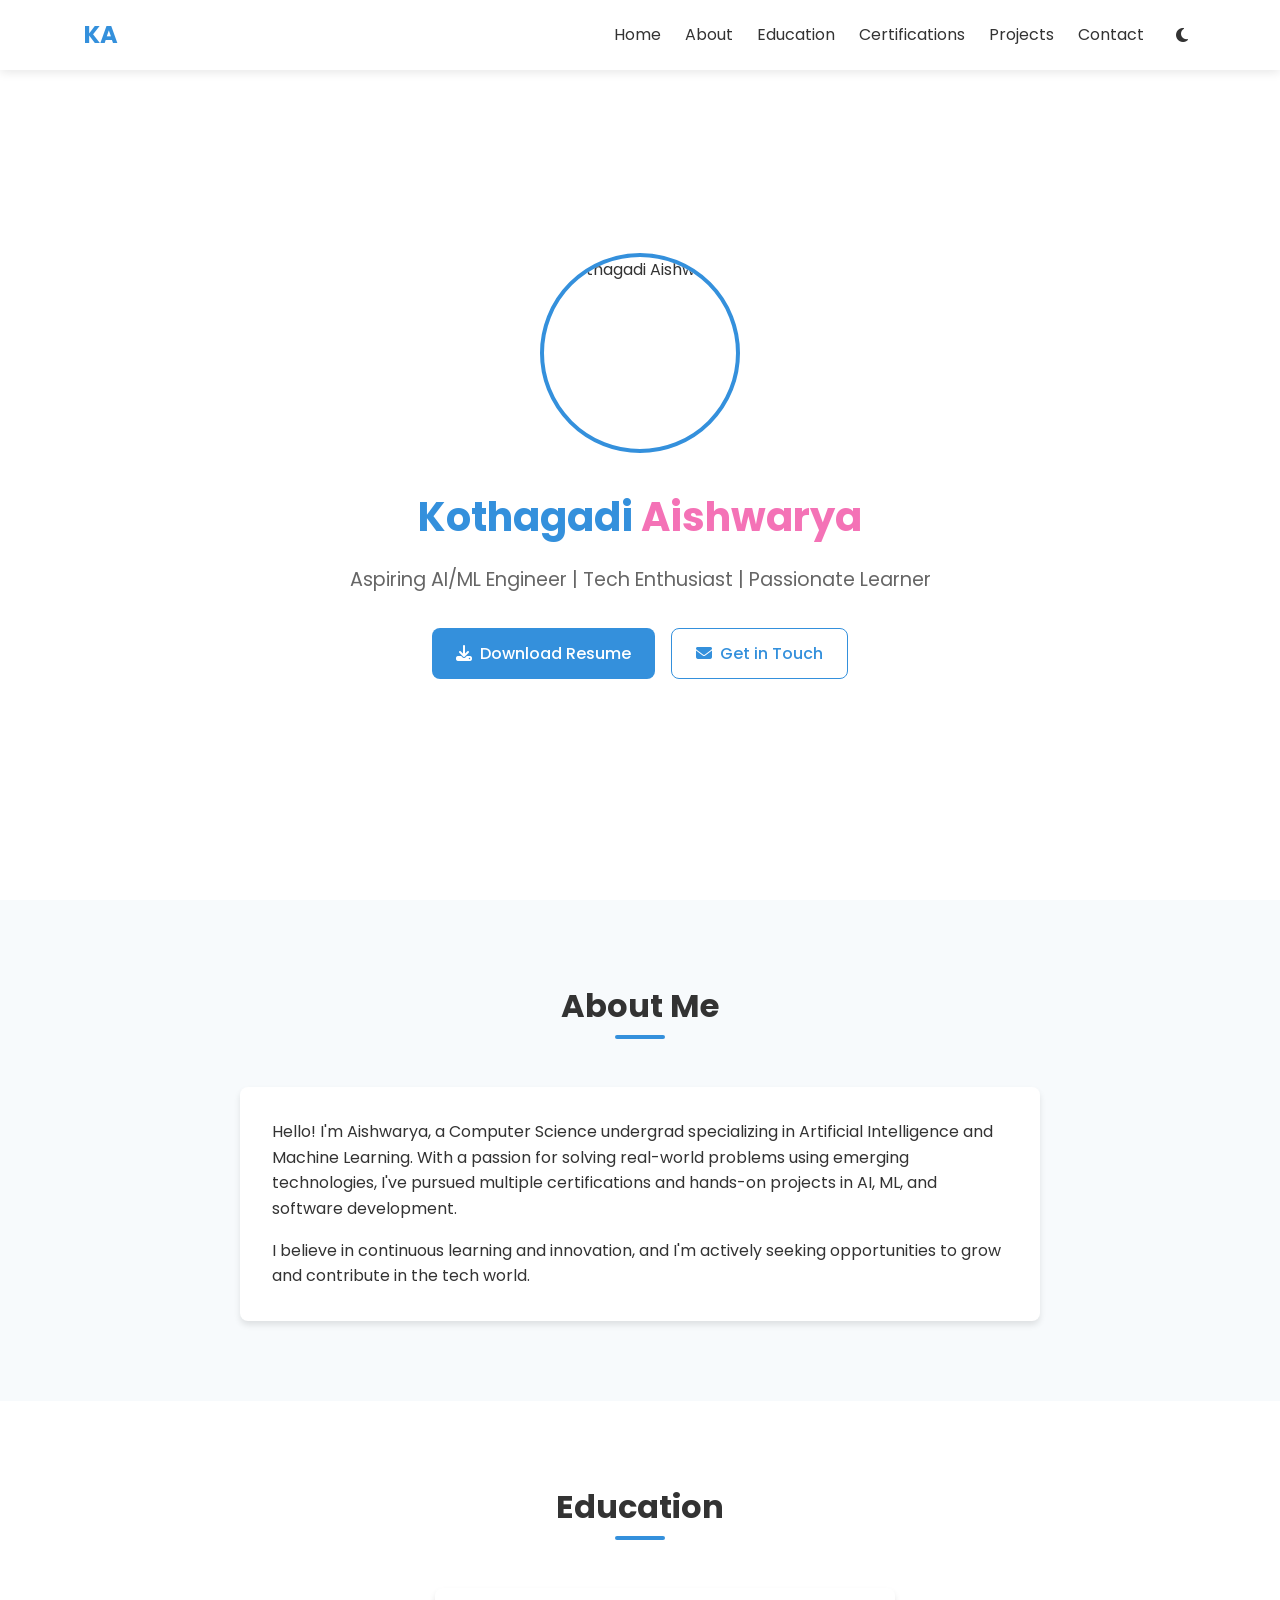
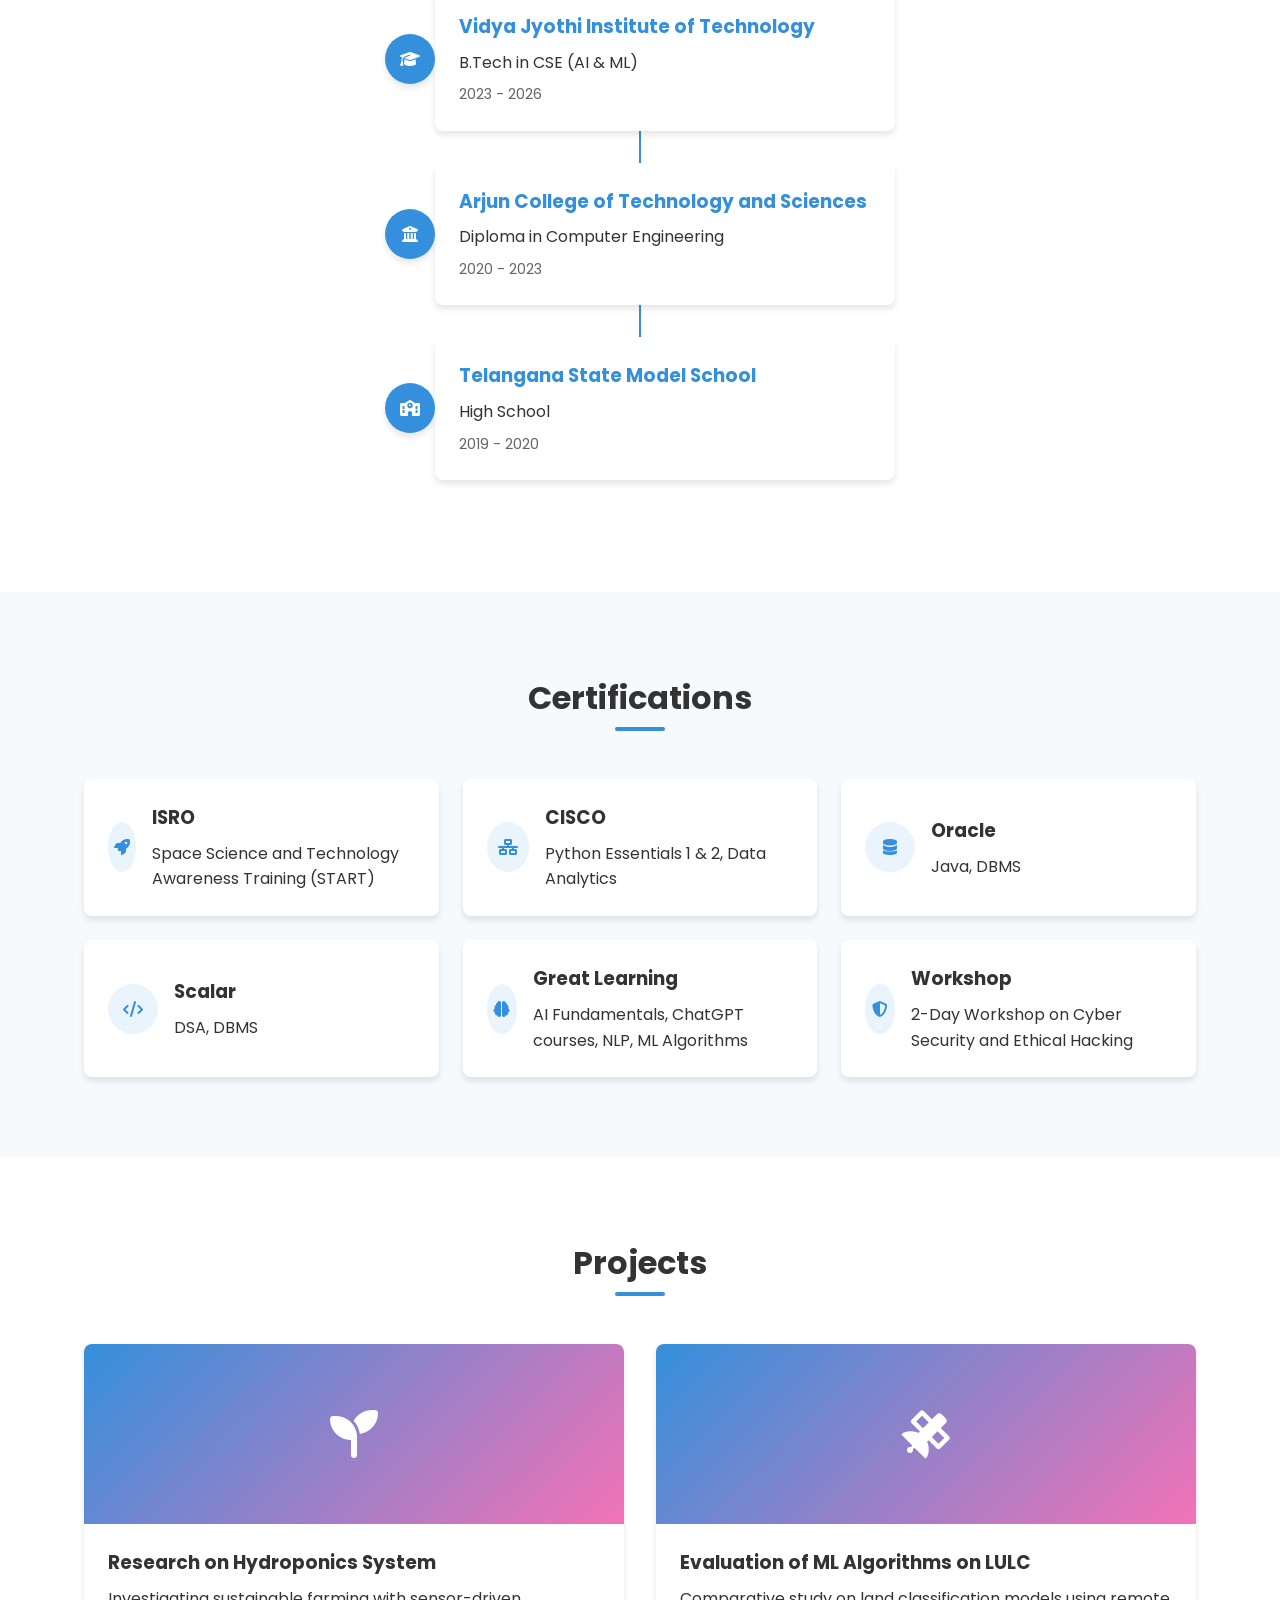
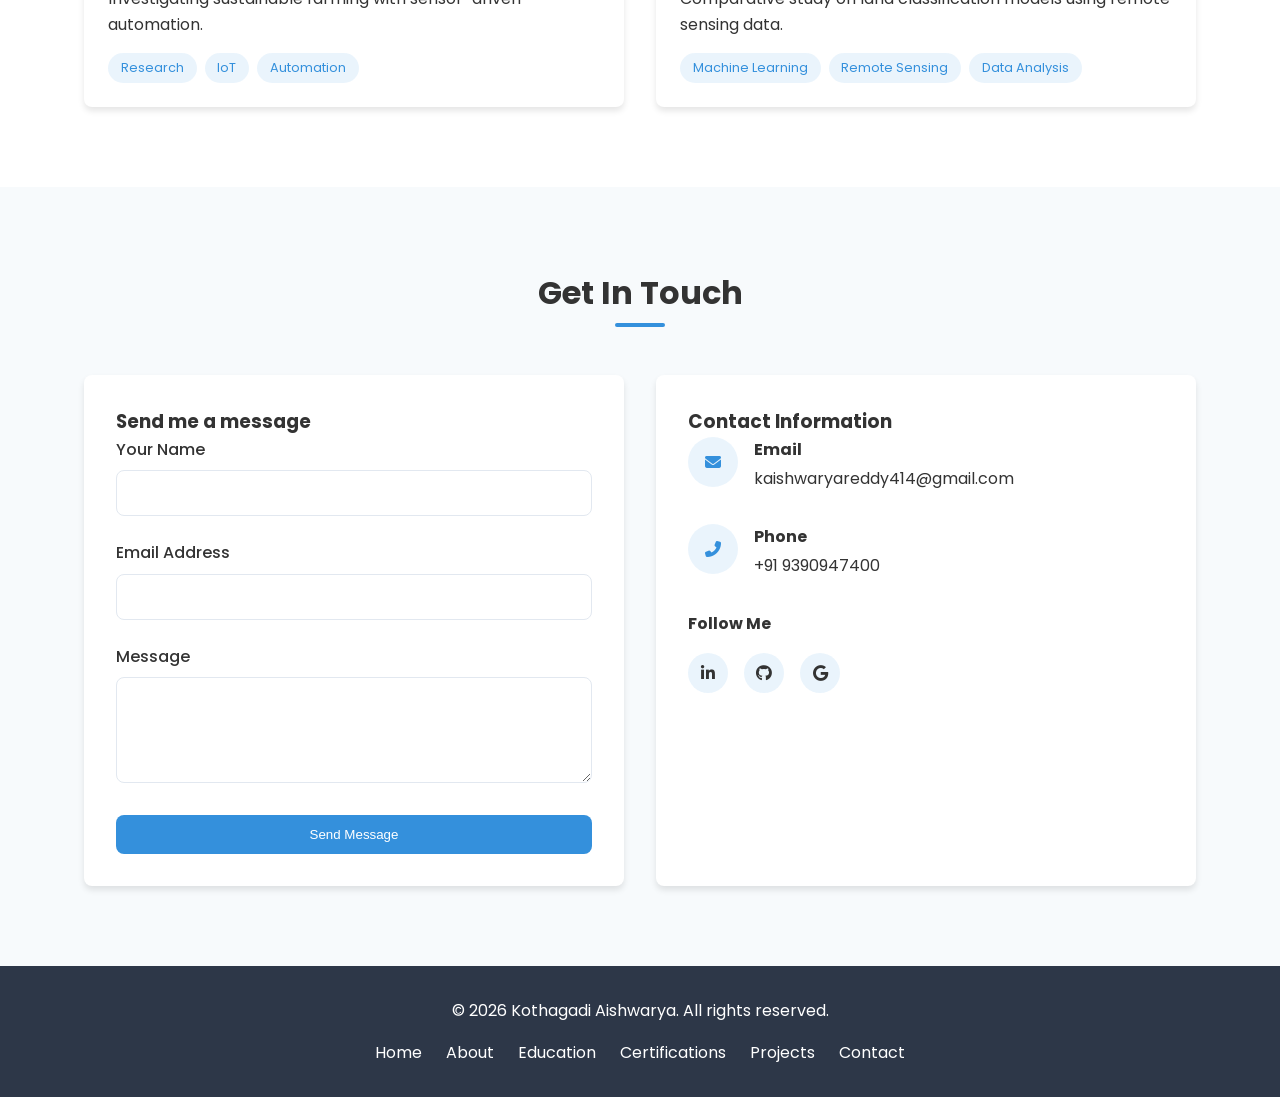
==== index.html @ 8d32dc79 "Build out initial portfolio website with sections for key information Add HTML structure, CSS stylin" ====
<!DOCTYPE html>
<html lang="en">
<head>
  <meta charset="UTF-8">
  <meta name="viewport" content="width=device-width, initial-scale=1.0, maximum-scale=1">
  <meta name="description" content="Kothagadi Aishwarya - Aspiring AI/ML Engineer, Tech Enthusiast, and Computer Science Student">
  <meta name="keywords" content="Kothagadi Aishwarya, AI/ML, Computer Science, Portfolio, Student">
  <meta name="author" content="Kothagadi Aishwarya">
  <title>Kothagadi Aishwarya | AI/ML Engineer Portfolio</title>
  <link rel="preconnect" href="https://fonts.googleapis.com">
  <link rel="preconnect" href="https://fonts.gstatic.com" crossorigin>
  <link href="https://fonts.googleapis.com/css2?family=Poppins:wght@300;400;500;600;700&display=swap" rel="stylesheet">
  <link rel="stylesheet" href="https://cdnjs.cloudflare.com/ajax/libs/font-awesome/6.4.0/css/all.min.css">
  <link rel="stylesheet" href="styles.css">
  <link rel="icon" href="data:image/svg+xml,<svg xmlns=%22http://www.w3.org/2000/svg%22 viewBox=%220 0 100 100%22><text y=%22.9em%22 font-size=%2290%22>KA</text></svg>">
</head>
<body>
  <!-- Header -->
  <header id="header" class="header">
    <nav class="container">
      <a href="#home" class="logo">KA</a>
      
      <div class="menu-toggle">
        <i class="fas fa-bars"></i>
      </div>
      
      <ul class="nav-menu">
        <li><a href="#home" class="nav-link">Home</a></li>
        <li><a href="#about" class="nav-link">About</a></li>
        <li><a href="#education" class="nav-link">Education</a></li>
        <li><a href="#certifications" class="nav-link">Certifications</a></li>
        <li><a href="#projects" class="nav-link">Projects</a></li>
        <li><a href="#contact" class="nav-link">Contact</a></li>
        <li>
          <button id="theme-toggle" class="theme-toggle" aria-label="Toggle theme">
            <i class="fas fa-moon"></i>
          </button>
        </li>
      </ul>
    </nav>
  </header>

  <!-- Home/Hero Section -->
  <section id="home" class="hero-section">
    <div class="container">
      <div class="hero-content">
        <div class="hero-image">
          <img src="https://images.unsplash.com/photo-1573496359142-b8d87734a5a2?ixlib=rb-1.2.1&auto=format&fit=crop&w=300&q=80" alt="Kothagadi Aishwarya">
        </div>
        <div class="hero-text">
          <h1><span class="text-primary">Kothagadi</span> <span class="text-secondary">Aishwarya</span></h1>
          <p class="tagline">Aspiring AI/ML Engineer | Tech Enthusiast | Passionate Learner</p>
          <div class="cta-buttons">
            <a href="#" class="btn btn-primary"><i class="fas fa-download"></i> Download Resume</a>
            <a href="#contact" class="btn btn-outline"><i class="fas fa-envelope"></i> Get in Touch</a>
          </div>
        </div>
      </div>
    </div>
  </section>

  <!-- About Section -->
  <section id="about" class="about-section">
    <div class="container">
      <h2 class="section-title">About Me</h2>
      <div class="about-content">
        <p>Hello! I'm Aishwarya, a Computer Science undergrad specializing in Artificial Intelligence and Machine Learning. With a passion for solving real-world problems using emerging technologies, I've pursued multiple certifications and hands-on projects in AI, ML, and software development.</p>
        <p>I believe in continuous learning and innovation, and I'm actively seeking opportunities to grow and contribute in the tech world.</p>
      </div>
    </div>
  </section>

  <!-- Education Section -->
  <section id="education" class="education-section">
    <div class="container">
      <h2 class="section-title">Education</h2>
      <div class="timeline-container">
        <div class="timeline-item">
          <div class="timeline-content">
            <div class="icon-box">
              <i class="fas fa-graduation-cap"></i>
            </div>
            <div class="timeline-card">
              <h3>Vidya Jyothi Institute of Technology</h3>
              <p>B.Tech in CSE (AI & ML)</p>
              <span class="date">2023 - 2026</span>
            </div>
          </div>
        </div>
        <div class="timeline-item">
          <div class="timeline-content">
            <div class="icon-box">
              <i class="fas fa-university"></i>
            </div>
            <div class="timeline-card">
              <h3>Arjun College of Technology and Sciences</h3>
              <p>Diploma in Computer Engineering</p>
              <span class="date">2020 - 2023</span>
            </div>
          </div>
        </div>
        <div class="timeline-item">
          <div class="timeline-content">
            <div class="icon-box">
              <i class="fas fa-school"></i>
            </div>
            <div class="timeline-card">
              <h3>Telangana State Model School</h3>
              <p>High School</p>
              <span class="date">2019 - 2020</span>
            </div>
          </div>
        </div>
      </div>
    </div>
  </section>

  <!-- Certifications Section -->
  <section id="certifications" class="certifications-section">
    <div class="container">
      <h2 class="section-title">Certifications</h2>
      <div class="cert-grid">
        <div class="cert-card">
          <div class="cert-icon">
            <i class="fas fa-rocket"></i>
          </div>
          <div class="cert-content">
            <h3>ISRO</h3>
            <p>Space Science and Technology Awareness Training (START)</p>
          </div>
        </div>
        <div class="cert-card">
          <div class="cert-icon">
            <i class="fas fa-network-wired"></i>
          </div>
          <div class="cert-content">
            <h3>CISCO</h3>
            <p>Python Essentials 1 & 2, Data Analytics</p>
          </div>
        </div>
        <div class="cert-card">
          <div class="cert-icon">
            <i class="fas fa-database"></i>
          </div>
          <div class="cert-content">
            <h3>Oracle</h3>
            <p>Java, DBMS</p>
          </div>
        </div>
        <div class="cert-card">
          <div class="cert-icon">
            <i class="fas fa-code"></i>
          </div>
          <div class="cert-content">
            <h3>Scalar</h3>
            <p>DSA, DBMS</p>
          </div>
        </div>
        <div class="cert-card">
          <div class="cert-icon">
            <i class="fas fa-brain"></i>
          </div>
          <div class="cert-content">
            <h3>Great Learning</h3>
            <p>AI Fundamentals, ChatGPT courses, NLP, ML Algorithms</p>
          </div>
        </div>
        <div class="cert-card">
          <div class="cert-icon">
            <i class="fas fa-shield-alt"></i>
          </div>
          <div class="cert-content">
            <h3>Workshop</h3>
            <p>2-Day Workshop on Cyber Security and Ethical Hacking</p>
          </div>
        </div>
      </div>
    </div>
  </section>

  <!-- Projects Section -->
  <section id="projects" class="projects-section">
    <div class="container">
      <h2 class="section-title">Projects</h2>
      <div class="projects-grid">
        <div class="project-card">
          <div class="project-header">
            <i class="fas fa-seedling"></i>
          </div>
          <div class="project-body">
            <h3>Research on Hydroponics System</h3>
            <p>Investigating sustainable farming with sensor-driven automation.</p>
            <div class="project-tags">
              <span class="tag">Research</span>
              <span class="tag">IoT</span>
              <span class="tag">Automation</span>
            </div>
          </div>
        </div>
        <div class="project-card">
          <div class="project-header">
            <i class="fas fa-satellite"></i>
          </div>
          <div class="project-body">
            <h3>Evaluation of ML Algorithms on LULC</h3>
            <p>Comparative study on land classification models using remote sensing data.</p>
            <div class="project-tags">
              <span class="tag">Machine Learning</span>
              <span class="tag">Remote Sensing</span>
              <span class="tag">Data Analysis</span>
            </div>
          </div>
        </div>
      </div>
    </div>
  </section>

  <!-- Contact Section -->
  <section id="contact" class="contact-section">
    <div class="container">
      <h2 class="section-title">Get In Touch</h2>
      <div class="contact-container">
        <div class="contact-form">
          <h3>Send me a message</h3>
          <div id="form-message" class="form-message"></div>
          <form id="contact-form">
            <div class="form-group">
              <label for="name">Your Name</label>
              <input type="text" id="name" name="name" required>
            </div>
            <div class="form-group">
              <label for="email">Email Address</label>
              <input type="email" id="email" name="email" required>
            </div>
            <div class="form-group">
              <label for="message">Message</label>
              <textarea id="message" name="message" rows="4" required></textarea>
            </div>
            <button type="submit" class="btn btn-primary btn-full">Send Message</button>
          </form>
        </div>
        <div class="contact-info">
          <h3>Contact Information</h3>
          <div class="info-item">
            <div class="info-icon">
              <i class="fas fa-envelope"></i>
            </div>
            <div class="info-content">
              <h4>Email</h4>
              <a href="mailto:kaishwaryareddy414@gmail.com">kaishwaryareddy414@gmail.com</a>
            </div>
          </div>
          <div class="info-item">
            <div class="info-icon">
              <i class="fas fa-phone-alt"></i>
            </div>
            <div class="info-content">
              <h4>Phone</h4>
              <a href="tel:+919390947400">+91 9390947400</a>
            </div>
          </div>
          <div class="social-media">
            <h4>Follow Me</h4>
            <div class="social-icons">
              <a href="#" class="social-icon"><i class="fab fa-linkedin-in"></i></a>
              <a href="#" class="social-icon"><i class="fab fa-github"></i></a>
              <a href="mailto:kaishwaryareddy414@gmail.com" class="social-icon"><i class="fab fa-google"></i></a>
            </div>
          </div>
        </div>
      </div>
    </div>
  </section>

  <!-- Footer -->
  <footer class="footer">
    <div class="container">
      <p class="copyright">&copy; <span id="current-year"></span> Kothagadi Aishwarya. All rights reserved.</p>
      <div class="footer-links">
        <a href="#home">Home</a>
        <a href="#about">About</a>
        <a href="#education">Education</a>
        <a href="#certifications">Certifications</a>
        <a href="#projects">Projects</a>
        <a href="#contact">Contact</a>
      </div>
    </div>
  </footer>

  <!-- Back to Top Button -->
  <button id="back-to-top" class="back-to-top" aria-label="Back to top">
    <i class="fas fa-arrow-up"></i>
  </button>

  <script src="script.js"></script>
</body>
</html>
---- styles.css ----
/* Global Variables */
:root {
  --primary-color: #3490dc;
  --secondary-color: #f472b6;
  --light-bg: #ffffff;
  --dark-bg: #1a202c;
  --light-text: #333333;
  --dark-text: #f5f5f5;
  --light-card: #ffffff;
  --dark-card: #2d3748;
  --light-accent: #f7fafc;
  --dark-accent: #2d3748;
  --border-radius: 0.5rem;
  --box-shadow: 0 4px 6px rgba(0, 0, 0, 0.1);
  --transition: all 0.3s ease;
  --font-family: 'Poppins', sans-serif;
}

/* Dark Theme Variables */
.dark-theme {
  --primary-color: #3490dc;
  --secondary-color: #f472b6;
  --background: var(--dark-bg);
  --text-color: var(--dark-text);
  --card-bg: var(--dark-card);
  --accent-bg: var(--dark-accent);
  --border-color: #4a5568;
}

/* Light Theme Variables */
.light-theme {
  --primary-color: #3490dc;
  --secondary-color: #f472b6;
  --background: var(--light-bg);
  --text-color: var(--light-text);
  --card-bg: var(--light-card);
  --accent-bg: var(--light-accent);
  --border-color: #e2e8f0;
}

/* Base Styles */
* {
  margin: 0;
  padding: 0;
  box-sizing: border-box;
}

html {
  scroll-behavior: smooth;
}

body {
  font-family: var(--font-family);
  background-color: var(--background, var(--light-bg));
  color: var(--text-color, var(--light-text));
  line-height: 1.6;
  transition: var(--transition);
}

body.dark-theme .fas.fa-moon:before {
  content: "\f185"; /* sun icon */
}

a {
  text-decoration: none;
  color: inherit;
  transition: var(--transition);
}

ul {
  list-style: none;
}

img {
  max-width: 100%;
  height: auto;
}

.container {
  width: 90%;
  max-width: 1200px;
  margin: 0 auto;
  padding: 0 20px;
}

.text-primary {
  color: var(--primary-color);
}

.text-secondary {
  color: var(--secondary-color);
}

/* Buttons */
.btn {
  display: inline-flex;
  align-items: center;
  justify-content: center;
  padding: 0.75rem 1.5rem;
  border-radius: var(--border-radius);
  font-weight: 500;
  cursor: pointer;
  transition: var(--transition);
  text-align: center;
}

.btn i {
  margin-right: 0.5rem;
}

.btn-primary {
  background-color: var(--primary-color);
  color: white;
  border: none;
}

.btn-primary:hover {
  background-color: #2779bd; /* Darker shade of primary */
}

.btn-outline {
  background-color: transparent;
  color: var(--primary-color);
  border: 1px solid var(--primary-color);
}

.btn-outline:hover {
  background-color: rgba(52, 144, 220, 0.1);
}

.btn-full {
  width: 100%;
}

/* Section styling */
section {
  padding: 5rem 0;
}

.section-title {
  text-align: center;
  font-size: 2rem;
  margin-bottom: 3rem;
  position: relative;
  padding-bottom: 0.5rem;
}

.section-title::after {
  content: '';
  position: absolute;
  left: 50%;
  bottom: 0;
  transform: translateX(-50%);
  height: 4px;
  width: 50px;
  background-color: var(--primary-color);
  border-radius: 10px;
}

/* Header Styles */
.header {
  position: fixed;
  top: 0;
  left: 0;
  width: 100%;
  z-index: 1000;
  background-color: var(--background, white);
  box-shadow: 0 2px 10px rgba(0, 0, 0, 0.1);
  transition: var(--transition);
}

.header.scrolled {
  box-shadow: var(--box-shadow);
}

.header .container {
  display: flex;
  justify-content: space-between;
  align-items: center;
  padding: 1rem 20px;
}

.logo {
  font-size: 1.5rem;
  font-weight: 700;
  color: var(--primary-color);
}

.nav-menu {
  display: flex;
  align-items: center;
}

.nav-menu li {
  margin-left: 1.5rem;
}

.nav-link {
  position: relative;
}

.nav-link::after {
  content: '';
  position: absolute;
  left: 0;
  bottom: -5px;
  width: 0;
  height: 2px;
  background-color: var(--primary-color);
  transition: var(--transition);
}

.nav-link:hover {
  color: var(--primary-color);
}

.nav-link:hover::after {
  width: 100%;
}

.theme-toggle {
  background: none;
  border: none;
  color: var(--text-color);
  cursor: pointer;
  font-size: 1rem;
  display: flex;
  align-items: center;
  justify-content: center;
  padding: 0.5rem;
  border-radius: 50%;
  transition: var(--transition);
}

.theme-toggle:hover {
  background-color: rgba(0, 0, 0, 0.05);
}

.menu-toggle {
  display: none;
  cursor: pointer;
  font-size: 1.5rem;
}

/* Hero Section */
.hero-section {
  padding: 7rem 0 5rem;
  min-height: 100vh;
  display: flex;
  align-items: center;
}

.hero-content {
  display: flex;
  align-items: center;
  flex-direction: column;
  text-align: center;
}

.hero-image {
  width: 200px;
  height: 200px;
  border-radius: 50%;
  overflow: hidden;
  border: 4px solid var(--primary-color);
  margin-bottom: 2rem;
}

.hero-image img {
  width: 100%;
  height: 100%;
  object-fit: cover;
}

.hero-text h1 {
  font-size: 2.5rem;
  margin-bottom: 1rem;
}

.tagline {
  font-size: 1.2rem;
  margin-bottom: 2rem;
  color: #666;
}

.dark-theme .tagline {
  color: #ddd;
}

.cta-buttons {
  display: flex;
  flex-wrap: wrap;
  justify-content: center;
  gap: 1rem;
}

/* About Section */
.about-section {
  background-color: var(--accent-bg);
}

.about-content {
  background-color: var(--card-bg);
  padding: 2rem;
  border-radius: var(--border-radius);
  box-shadow: var(--box-shadow);
  max-width: 800px;
  margin: 0 auto;
}

.about-content p {
  margin-bottom: 1rem;
}

.about-content p:last-child {
  margin-bottom: 0;
}

/* Education Section */
.timeline-container {
  position: relative;
  max-width: 1000px;
  margin: 0 auto;
}

.timeline-container::before {
  content: '';
  position: absolute;
  width: 2px;
  height: 100%;
  background-color: var(--primary-color);
  left: 50%;
  transform: translateX(-50%);
}

.timeline-item {
  margin-bottom: 2rem;
  position: relative;
}

.timeline-content {
  display: flex;
  align-items: center;
  justify-content: center;
}

.icon-box {
  width: 50px;
  height: 50px;
  border-radius: 50%;
  background-color: var(--primary-color);
  display: flex;
  align-items: center;
  justify-content: center;
  color: white;
  z-index: 10;
  box-shadow: var(--box-shadow);
}

.timeline-card {
  background-color: var(--card-bg);
  padding: 1.5rem;
  border-radius: var(--border-radius);
  box-shadow: var(--box-shadow);
  width: calc(50% - 40px);
  transition: var(--transition);
}

.timeline-card:hover {
  transform: translateY(-5px);
  box-shadow: 0 10px 20px rgba(0, 0, 0, 0.1);
}

.timeline-card h3 {
  color: var(--primary-color);
  margin-bottom: 0.5rem;
}

.date {
  display: block;
  margin-top: 0.5rem;
  color: #666;
  font-size: 0.9rem;
}

.dark-theme .date {
  color: #bbb;
}

/* Certifications Section */
.certifications-section {
  background-color: var(--accent-bg);
}

.cert-grid {
  display: grid;
  grid-template-columns: repeat(auto-fill, minmax(300px, 1fr));
  gap: 1.5rem;
}

.cert-card {
  background-color: var(--card-bg);
  border-radius: var(--border-radius);
  padding: 1.5rem;
  display: flex;
  align-items: center;
  box-shadow: var(--box-shadow);
  transition: var(--transition);
}

.cert-card:hover {
  transform: translateY(-5px);
  box-shadow: 0 10px 20px rgba(0, 0, 0, 0.1);
}

.cert-icon {
  width: 50px;
  height: 50px;
  border-radius: 50%;
  background-color: rgba(52, 144, 220, 0.1);
  display: flex;
  align-items: center;
  justify-content: center;
  color: var(--primary-color);
  margin-right: 1rem;
}

.cert-content h3 {
  margin-bottom: 0.5rem;
}

/* Projects Section */
.projects-grid {
  display: grid;
  grid-template-columns: repeat(auto-fill, minmax(350px, 1fr));
  gap: 2rem;
}

.project-card {
  background-color: var(--card-bg);
  border-radius: var(--border-radius);
  overflow: hidden;
  box-shadow: var(--box-shadow);
  transition: var(--transition);
}

.project-card:hover {
  transform: translateY(-5px);
  box-shadow: 0 10px 20px rgba(0, 0, 0, 0.1);
}

.project-header {
  height: 180px;
  background: linear-gradient(135deg, var(--primary-color), var(--secondary-color));
  display: flex;
  align-items: center;
  justify-content: center;
  color: white;
  font-size: 3rem;
}

.project-body {
  padding: 1.5rem;
}

.project-body h3 {
  margin-bottom: 0.5rem;
}

.project-body p {
  margin-bottom: 1rem;
}

.project-tags {
  display: flex;
  flex-wrap: wrap;
  gap: 0.5rem;
}

.tag {
  background-color: rgba(52, 144, 220, 0.1);
  color: var(--primary-color);
  padding: 0.3rem 0.8rem;
  border-radius: 15px;
  font-size: 0.8rem;
}

/* Contact Section */
.contact-section {
  background-color: var(--accent-bg);
}

.contact-container {
  display: grid;
  grid-template-columns: 1fr 1fr;
  gap: 2rem;
}

.contact-form, .contact-info {
  background-color: var(--card-bg);
  border-radius: var(--border-radius);
  padding: 2rem;
  box-shadow: var(--box-shadow);
}

.form-group {
  margin-bottom: 1.5rem;
}

.form-group label {
  display: block;
  margin-bottom: 0.5rem;
  font-weight: 500;
}

.form-group input, .form-group textarea {
  width: 100%;
  padding: 0.75rem;
  border: 1px solid var(--border-color);
  border-radius: var(--border-radius);
  background-color: var(--background);
  color: var(--text-color);
  font-family: inherit;
  transition: var(--transition);
}

.form-group input:focus, .form-group textarea:focus {
  outline: none;
  border-color: var(--primary-color);
}

.form-message {
  padding: 1rem;
  margin-bottom: 1rem;
  border-radius: var(--border-radius);
  display: none;
}

.form-message.success {
  background-color: rgba(72, 187, 120, 0.1);
  color: #48bb78;
  display: block;
}

.form-message.error {
  background-color: rgba(245, 101, 101, 0.1);
  color: #f56565;
  display: block;
}

.info-item {
  display: flex;
  margin-bottom: 2rem;
}

.info-icon {
  width: 50px;
  height: 50px;
  border-radius: 50%;
  background-color: rgba(52, 144, 220, 0.1);
  display: flex;
  align-items: center;
  justify-content: center;
  color: var(--primary-color);
  margin-right: 1rem;
}

.info-content h4 {
  margin-bottom: 0.25rem;
}

.info-content a:hover {
  color: var(--primary-color);
}

.social-media h4 {
  margin-bottom: 1rem;
}

.social-icons {
  display: flex;
  gap: 1rem;
}

.social-icon {
  width: 40px;
  height: 40px;
  border-radius: 50%;
  background-color: rgba(52, 144, 220, 0.1);
  display: flex;
  align-items: center;
  justify-content: center;
  color: var(--text-color);
  transition: var(--transition);
}

.social-icon:hover {
  background-color: var(--primary-color);
  color: white;
}

/* Footer */
.footer {
  background-color: #2d3748;
  color: white;
  padding: 2rem 0;
  text-align: center;
}

.copyright {
  margin-bottom: 1rem;
}

.footer-links {
  display: flex;
  justify-content: center;
  flex-wrap: wrap;
  gap: 1.5rem;
}

.footer-links a:hover {
  color: var(--primary-color);
}

/* Back to Top Button */
.back-to-top {
  position: fixed;
  bottom: 2rem;
  right: 2rem;
  width: 50px;
  height: 50px;
  border-radius: 50%;
  background-color: var(--primary-color);
  color: white;
  display: flex;
  align-items: center;
  justify-content: center;
  cursor: pointer;
  border: none;
  box-shadow: var(--box-shadow);
  opacity: 0;
  visibility: hidden;
  transition: all 0.4s ease;
  z-index: 999;
}

.back-to-top.show {
  opacity: 1;
  visibility: visible;
}

.back-to-top:hover {
  background-color: #2779bd;
}

/* Media Queries */
@media (max-width: 992px) {
  .timeline-container::before {
    left: 30px;
  }
  
  .timeline-content {
    flex-direction: row;
    justify-content: flex-start;
  }
  
  .timeline-card {
    width: calc(100% - 70px);
    margin-left: 20px;
  }

  .contact-container {
    grid-template-columns: 1fr;
  }
}

@media (max-width: 768px) {
  .menu-toggle {
    display: block;
  }
  
  .nav-menu {
    position: fixed;
    top: 70px;
    left: -100%;
    width: 80%;
    height: calc(100vh - 70px);
    background-color: var(--background);
    flex-direction: column;
    align-items: flex-start;
    padding: 2rem;
    transition: 0.4s;
    box-shadow: 2px 0 10px rgba(0, 0, 0, 0.1);
    overflow-y: auto;
  }
  
  .nav-menu.active {
    left: 0;
  }
  
  .nav-menu li {
    margin: 1.5rem 0;
  }

  .hero-content {
    flex-direction: column;
  }
  
  .hero-text {
    text-align: center;
  }

  .hero-text h1 {
    font-size: 2rem;
  }

  .projects-grid {
    grid-template-columns: 1fr;
  }
}

@media (max-width: 576px) {
  .cert-grid {
    grid-template-columns: 1fr;
  }
  
  .section-title {
    font-size: 1.75rem;
  }
}
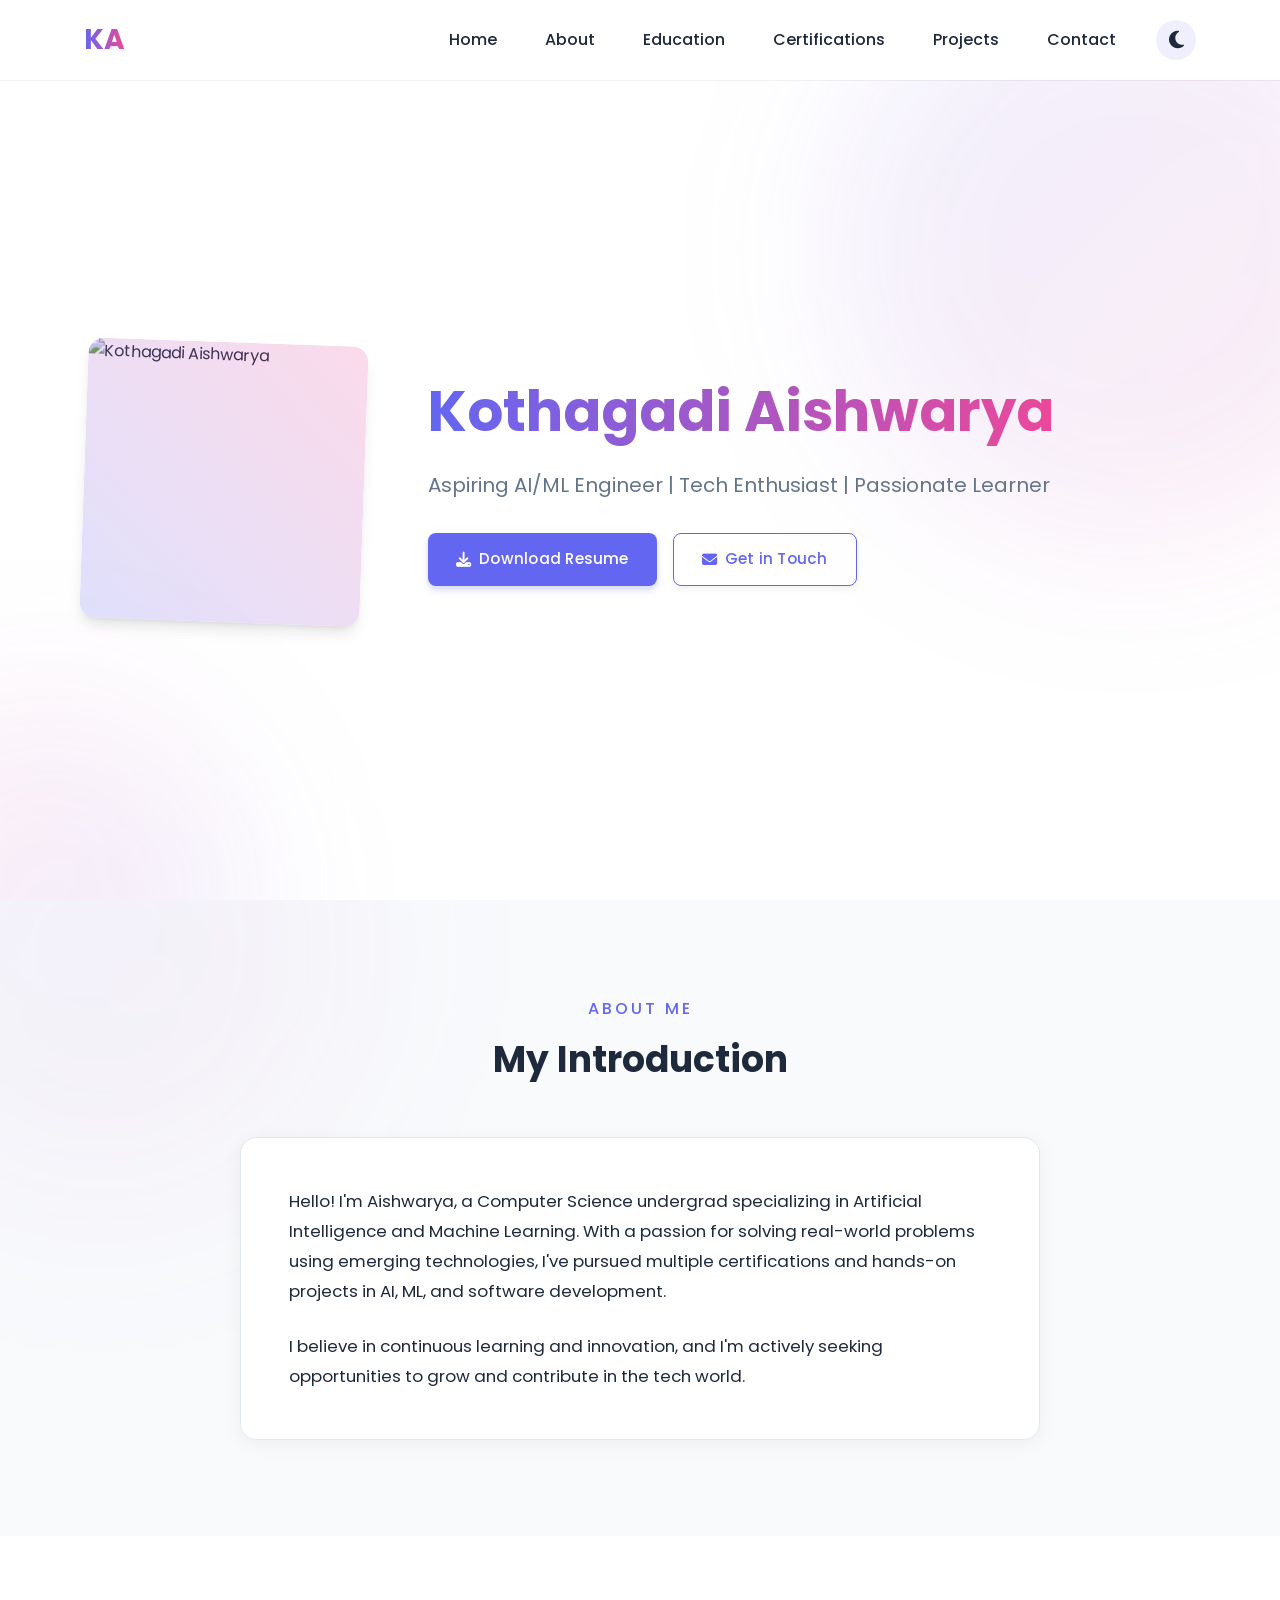
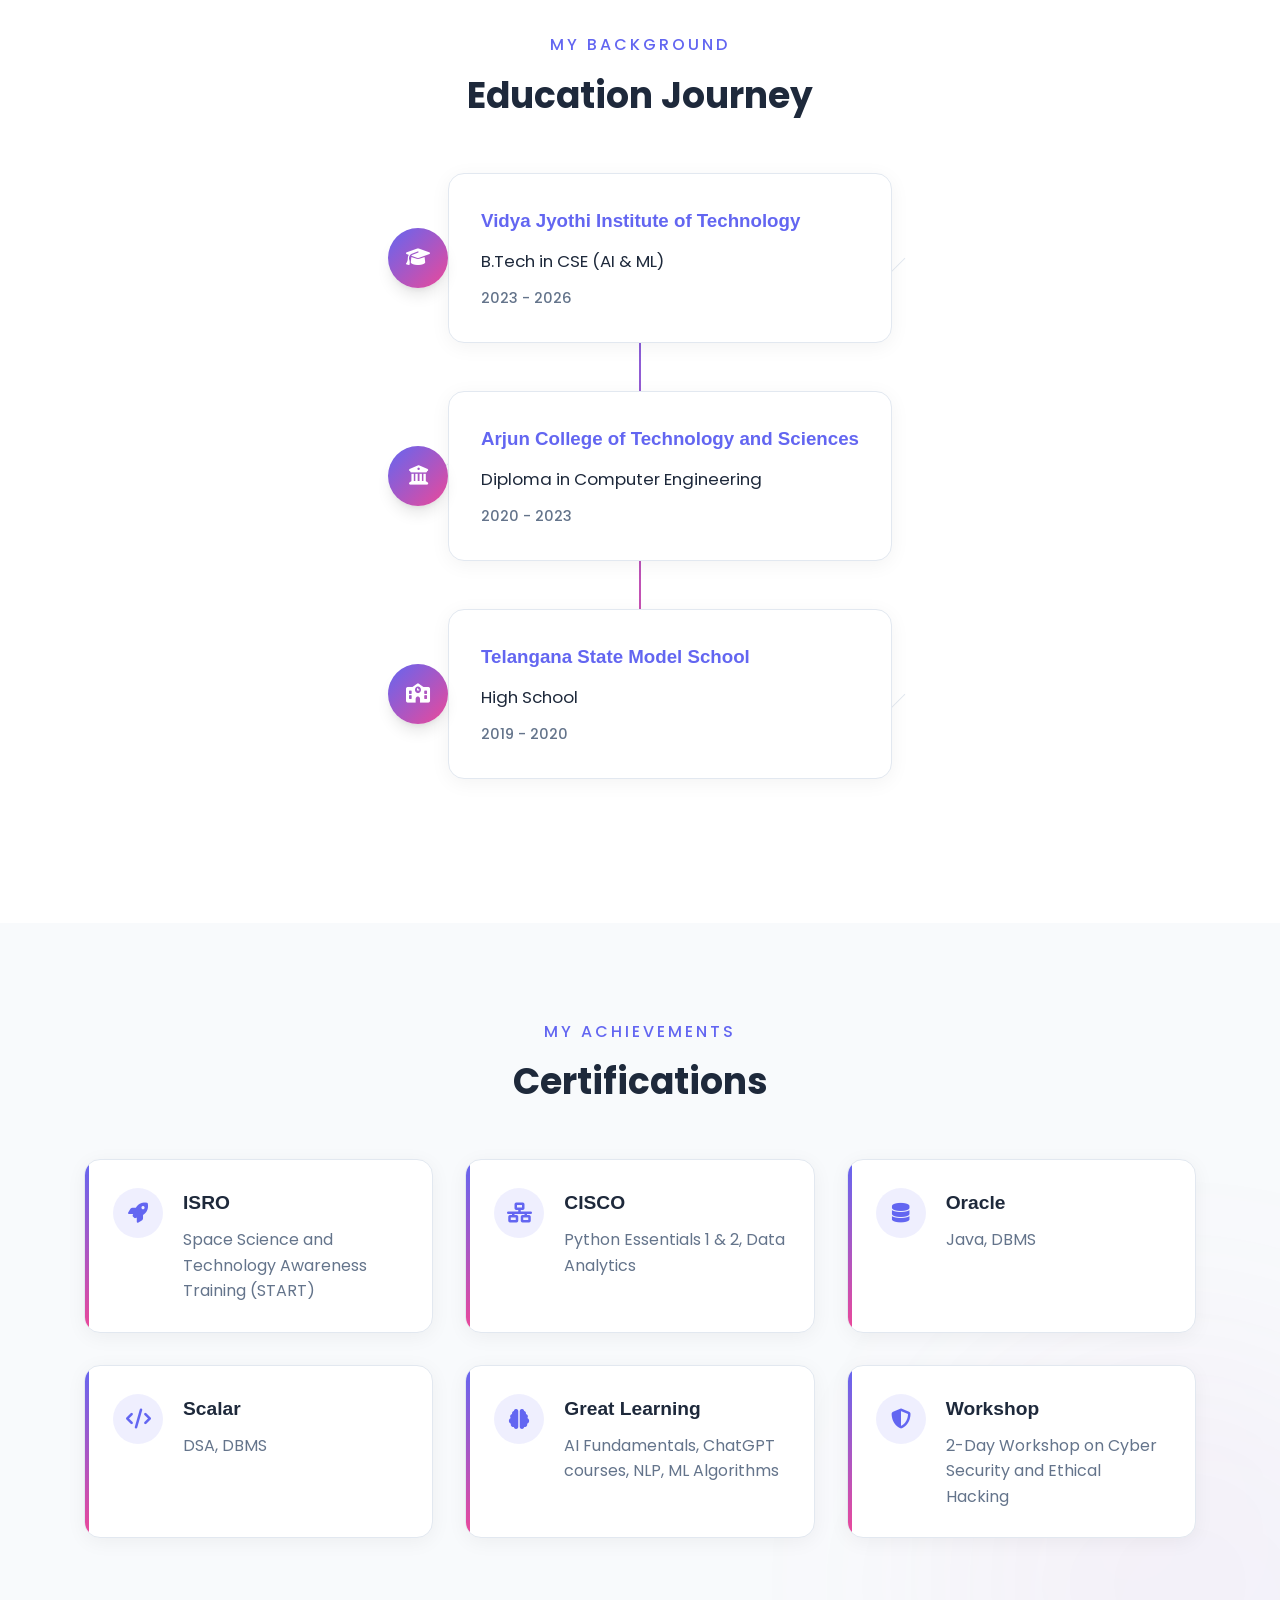
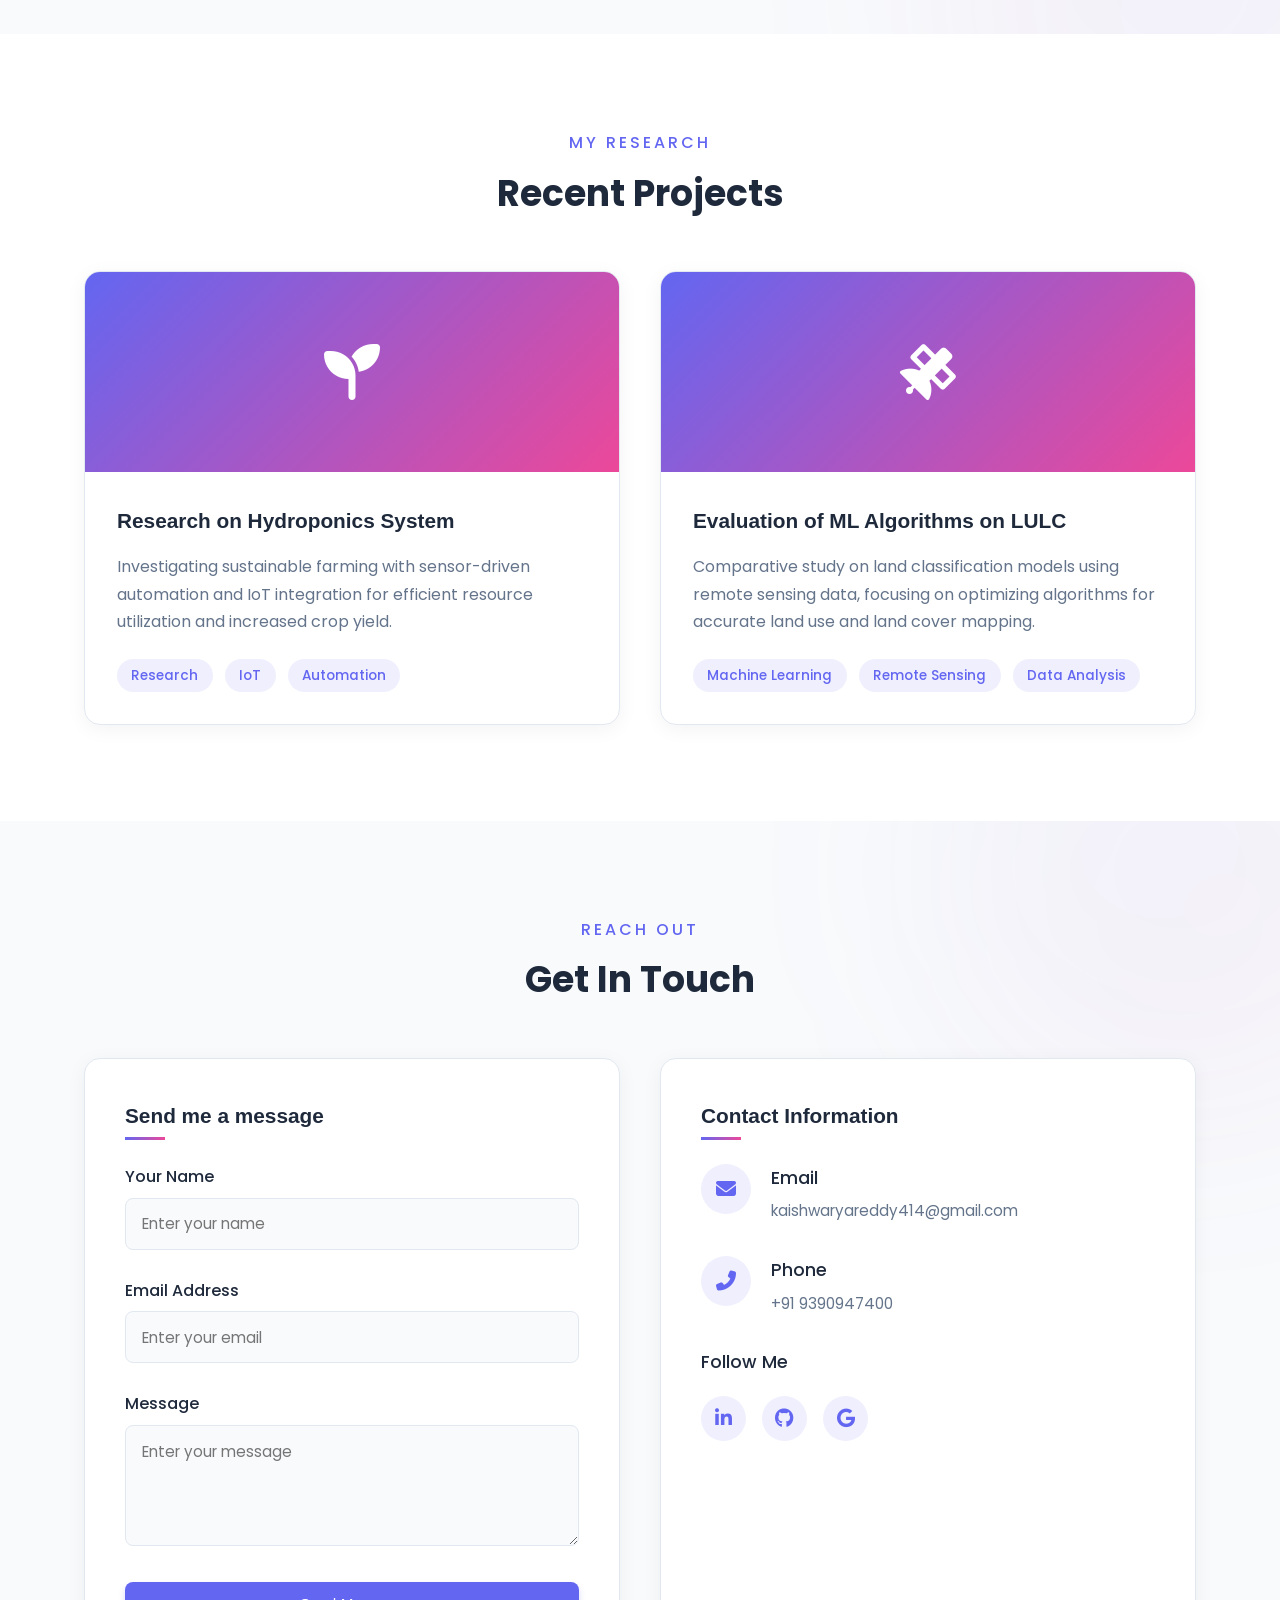
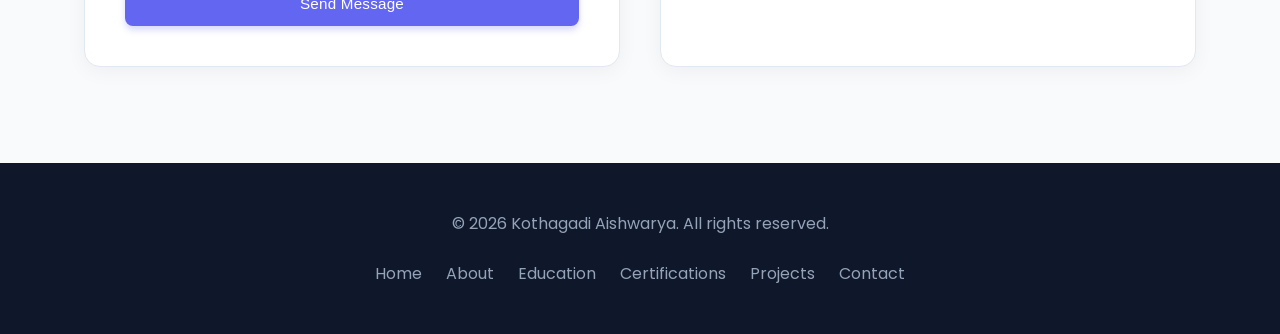
==== commit 92b8eea6: "Revamp website design and structure for a more modern look Migrates to modern-styles.css, updates UI" ====
--- a/index.html
+++ b/index.html
@@ -11,8 +11,8 @@
   <link rel="preconnect" href="https://fonts.gstatic.com" crossorigin>
   <link href="https://fonts.googleapis.com/css2?family=Poppins:wght@300;400;500;600;700&display=swap" rel="stylesheet">
   <link rel="stylesheet" href="https://cdnjs.cloudflare.com/ajax/libs/font-awesome/6.4.0/css/all.min.css">
-  <link rel="stylesheet" href="styles.css">
-  <link rel="icon" href="data:image/svg+xml,<svg xmlns=%22http://www.w3.org/2000/svg%22 viewBox=%220 0 100 100%22><text y=%22.9em%22 font-size=%2290%22>KA</text></svg>">
+  <link rel="stylesheet" href="modern-styles.css">
+  <link rel="icon" href="data:image/svg+xml,<svg xmlns=%22http://www.w3.org/2000/svg%22 viewBox=%220 0 100 100%22><text y=%22.9em%22 font-size=%2290%22 fill=%22%236366f1%22>KA</text></svg>">
 </head>
 <body>
   <!-- Header -->
@@ -20,9 +20,9 @@
     <nav class="container">
       <a href="#home" class="logo">KA</a>
       
-      <div class="menu-toggle">
+      <button class="menu-toggle" aria-label="Toggle menu">
         <i class="fas fa-bars"></i>
-      </div>
+      </button>
       
       <ul class="nav-menu">
         <li><a href="#home" class="nav-link">Home</a></li>
@@ -48,7 +48,7 @@
           <img src="https://images.unsplash.com/photo-1573496359142-b8d87734a5a2?ixlib=rb-1.2.1&auto=format&fit=crop&w=300&q=80" alt="Kothagadi Aishwarya">
         </div>
         <div class="hero-text">
-          <h1><span class="text-primary">Kothagadi</span> <span class="text-secondary">Aishwarya</span></h1>
+          <h1><span class="text-gradient">Kothagadi Aishwarya</span></h1>
           <p class="tagline">Aspiring AI/ML Engineer | Tech Enthusiast | Passionate Learner</p>
           <div class="cta-buttons">
             <a href="#" class="btn btn-primary"><i class="fas fa-download"></i> Download Resume</a>
@@ -62,7 +62,8 @@
   <!-- About Section -->
   <section id="about" class="about-section">
     <div class="container">
-      <h2 class="section-title">About Me</h2>
+      <span class="section-subtitle">About Me</span>
+      <h2 class="section-title">My Introduction</h2>
       <div class="about-content">
         <p>Hello! I'm Aishwarya, a Computer Science undergrad specializing in Artificial Intelligence and Machine Learning. With a passion for solving real-world problems using emerging technologies, I've pursued multiple certifications and hands-on projects in AI, ML, and software development.</p>
         <p>I believe in continuous learning and innovation, and I'm actively seeking opportunities to grow and contribute in the tech world.</p>
@@ -73,7 +74,8 @@
   <!-- Education Section -->
   <section id="education" class="education-section">
     <div class="container">
-      <h2 class="section-title">Education</h2>
+      <span class="section-subtitle">My Background</span>
+      <h2 class="section-title">Education Journey</h2>
       <div class="timeline-container">
         <div class="timeline-item">
           <div class="timeline-content">
@@ -118,6 +120,7 @@
   <!-- Certifications Section -->
   <section id="certifications" class="certifications-section">
     <div class="container">
+      <span class="section-subtitle">My Achievements</span>
       <h2 class="section-title">Certifications</h2>
       <div class="cert-grid">
         <div class="cert-card">
@@ -181,7 +184,8 @@
   <!-- Projects Section -->
   <section id="projects" class="projects-section">
     <div class="container">
-      <h2 class="section-title">Projects</h2>
+      <span class="section-subtitle">My Research</span>
+      <h2 class="section-title">Recent Projects</h2>
       <div class="projects-grid">
         <div class="project-card">
           <div class="project-header">
@@ -189,7 +193,7 @@
           </div>
           <div class="project-body">
             <h3>Research on Hydroponics System</h3>
-            <p>Investigating sustainable farming with sensor-driven automation.</p>
+            <p>Investigating sustainable farming with sensor-driven automation and IoT integration for efficient resource utilization and increased crop yield.</p>
             <div class="project-tags">
               <span class="tag">Research</span>
               <span class="tag">IoT</span>
@@ -203,7 +207,7 @@
           </div>
           <div class="project-body">
             <h3>Evaluation of ML Algorithms on LULC</h3>
-            <p>Comparative study on land classification models using remote sensing data.</p>
+            <p>Comparative study on land classification models using remote sensing data, focusing on optimizing algorithms for accurate land use and land cover mapping.</p>
             <div class="project-tags">
               <span class="tag">Machine Learning</span>
               <span class="tag">Remote Sensing</span>
@@ -218,6 +222,7 @@
   <!-- Contact Section -->
   <section id="contact" class="contact-section">
     <div class="container">
+      <span class="section-subtitle">Reach Out</span>
       <h2 class="section-title">Get In Touch</h2>
       <div class="contact-container">
         <div class="contact-form">
@@ -226,15 +231,15 @@
           <form id="contact-form">
             <div class="form-group">
               <label for="name">Your Name</label>
-              <input type="text" id="name" name="name" required>
+              <input type="text" id="name" name="name" placeholder="Enter your name" required>
             </div>
             <div class="form-group">
               <label for="email">Email Address</label>
-              <input type="email" id="email" name="email" required>
+              <input type="email" id="email" name="email" placeholder="Enter your email" required>
             </div>
             <div class="form-group">
               <label for="message">Message</label>
-              <textarea id="message" name="message" rows="4" required></textarea>
+              <textarea id="message" name="message" rows="4" placeholder="Enter your message" required></textarea>
             </div>
             <button type="submit" class="btn btn-primary btn-full">Send Message</button>
           </form>
--- a/modern-styles.css
+++ b/modern-styles.css
@@ -0,0 +1,1109 @@
+/* Modern Portfolio Styles */
+
+/* Global Variables */
+:root {
+  --primary-color: #6366f1; /* Indigo */
+  --primary-hover: #4f46e5;
+  --secondary-color: #ec4899; /* Pink */
+  --gradient-start: #6366f1;
+  --gradient-end: #ec4899;
+  --light-bg: #ffffff;
+  --dark-bg: #0f172a; /* Darker blue-gray */
+  --light-text: #1e293b;
+  --dark-text: #f1f5f9;
+  --light-card: #ffffff;
+  --dark-card: #1e293b;
+  --light-accent: #f8fafc;
+  --dark-accent: #334155;
+  --light-muted: #64748b;
+  --dark-muted: #94a3b8;
+  --border-radius: 1rem;
+  --border-radius-sm: 0.5rem;
+  --box-shadow: 0 10px 15px -3px rgba(0, 0, 0, 0.1), 0 4px 6px -4px rgba(0, 0, 0, 0.1);
+  --box-shadow-soft: 0 4px 20px rgba(0, 0, 0, 0.05);
+  --box-shadow-hover: 0 20px 25px -5px rgba(0, 0, 0, 0.1), 0 8px 10px -6px rgba(0, 0, 0, 0.1);
+  --transition: all 0.3s cubic-bezier(0.4, 0, 0.2, 1);
+  --font-family: 'Poppins', sans-serif;
+}
+
+/* Dark Theme Variables */
+.dark-theme {
+  --background: var(--dark-bg);
+  --text-color: var(--dark-text);
+  --card-bg: var(--dark-card);
+  --accent-bg: var(--dark-accent);
+  --muted-color: var(--dark-muted);
+  --border-color: #2d3748;
+  --input-bg: #1e293b; 
+  --input-border: #334155;
+  --icon-bg: rgba(99, 102, 241, 0.15);
+}
+
+/* Light Theme Variables */
+.light-theme {
+  --background: var(--light-bg);
+  --text-color: var(--light-text);
+  --card-bg: var(--light-card);
+  --accent-bg: var(--light-accent);
+  --muted-color: var(--light-muted);
+  --border-color: #e2e8f0;
+  --input-bg: #f8fafc; 
+  --input-border: #e2e8f0;
+  --icon-bg: rgba(99, 102, 241, 0.1);
+}
+
+/* Base Styles */
+* {
+  margin: 0;
+  padding: 0;
+  box-sizing: border-box;
+}
+
+html {
+  scroll-behavior: smooth;
+  scroll-padding-top: 80px;
+}
+
+body {
+  font-family: var(--font-family);
+  background-color: var(--background, var(--light-bg));
+  color: var(--text-color, var(--light-text));
+  line-height: 1.6;
+  transition: var(--transition);
+  overflow-x: hidden;
+}
+
+body.dark-theme .fas.fa-moon:before {
+  content: "\f185"; /* sun icon */
+}
+
+a {
+  text-decoration: none;
+  color: inherit;
+  transition: var(--transition);
+}
+
+ul {
+  list-style: none;
+}
+
+img {
+  max-width: 100%;
+  height: auto;
+}
+
+.container {
+  width: 90%;
+  max-width: 1200px;
+  margin: 0 auto;
+  padding: 0 20px;
+}
+
+.text-primary {
+  color: var(--primary-color);
+}
+
+.text-secondary {
+  color: var(--secondary-color);
+}
+
+.text-gradient {
+  background: linear-gradient(to right, var(--gradient-start), var(--gradient-end));
+  -webkit-background-clip: text;
+  -webkit-text-fill-color: transparent;
+  background-clip: text;
+}
+
+.text-muted {
+  color: var(--muted-color);
+}
+
+.bg-gradient {
+  background: linear-gradient(135deg, var(--gradient-start), var(--gradient-end));
+}
+
+/* Buttons */
+.btn {
+  display: inline-flex;
+  align-items: center;
+  justify-content: center;
+  padding: 0.85rem 1.75rem;
+  border-radius: var(--border-radius-sm);
+  font-weight: 500;
+  cursor: pointer;
+  transition: var(--transition);
+  text-align: center;
+  letter-spacing: 0.015em;
+  position: relative;
+  overflow: hidden;
+  z-index: 1;
+  font-size: 0.95rem;
+}
+
+.btn::after {
+  content: '';
+  position: absolute;
+  bottom: 0;
+  left: 0;
+  width: 100%;
+  height: 100%;
+  background-color: #000;
+  opacity: 0;
+  z-index: -1;
+  transition: opacity 0.3s ease;
+}
+
+.btn:hover::after {
+  opacity: 0.1;
+}
+
+.btn i {
+  margin-right: 0.5rem;
+  font-size: 0.95rem;
+}
+
+.btn-primary {
+  background-color: var(--primary-color);
+  color: white;
+  border: none;
+  box-shadow: 0 4px 6px rgba(99, 102, 241, 0.25);
+}
+
+.btn-primary:hover {
+  background-color: var(--primary-hover);
+  transform: translateY(-2px);
+  box-shadow: 0 6px 10px rgba(99, 102, 241, 0.3);
+}
+
+.btn-outline {
+  background-color: transparent;
+  color: var(--primary-color);
+  border: 1.5px solid var(--primary-color);
+  box-shadow: 0 4px 6px rgba(0, 0, 0, 0.05);
+}
+
+.btn-outline:hover {
+  background-color: rgba(99, 102, 241, 0.05);
+  transform: translateY(-2px);
+  box-shadow: 0 6px 10px rgba(0, 0, 0, 0.1);
+}
+
+.btn-full {
+  width: 100%;
+}
+
+/* Section styling */
+section {
+  padding: 6rem 0;
+  position: relative;
+}
+
+.section-title {
+  text-align: center;
+  font-size: 2.25rem;
+  margin-bottom: 3.5rem;
+  position: relative;
+  font-weight: 700;
+  line-height: 1.2;
+}
+
+.section-subtitle {
+  display: block;
+  text-align: center;
+  color: var(--primary-color);
+  font-size: 1rem;
+  font-weight: 500;
+  text-transform: uppercase;
+  letter-spacing: 3px;
+  margin-bottom: 1rem;
+}
+
+/* Header Styles */
+.header {
+  position: fixed;
+  top: 0;
+  left: 0;
+  width: 100%;
+  z-index: 1000;
+  background-color: rgba(var(--background-rgb, 255, 255, 255), 0.95);
+  backdrop-filter: blur(10px);
+  -webkit-backdrop-filter: blur(10px);
+  box-shadow: 0 1px 0 rgba(0, 0, 0, 0.05);
+  transition: var(--transition);
+  height: 80px;
+}
+
+.dark-theme .header {
+  background-color: rgba(15, 23, 42, 0.95);
+  box-shadow: 0 1px 0 rgba(255, 255, 255, 0.05);
+}
+
+.header.scrolled {
+  box-shadow: var(--box-shadow-soft);
+}
+
+.header .container {
+  display: flex;
+  justify-content: space-between;
+  align-items: center;
+  height: 100%;
+}
+
+.logo {
+  font-size: 1.75rem;
+  font-weight: 700;
+  background: linear-gradient(to right, var(--gradient-start), var(--gradient-end));
+  -webkit-background-clip: text;
+  -webkit-text-fill-color: transparent;
+  background-clip: text;
+}
+
+.nav-menu {
+  display: flex;
+  align-items: center;
+  height: 100%;
+}
+
+.nav-menu li {
+  margin-left: 2rem;
+  height: 100%;
+  display: flex;
+  align-items: center;
+}
+
+.nav-link {
+  position: relative;
+  font-weight: 500;
+  height: 100%;
+  display: flex;
+  align-items: center;
+  padding: 0 0.5rem;
+}
+
+.nav-link::after {
+  content: '';
+  position: absolute;
+  left: 0;
+  bottom: 0;
+  width: 0;
+  height: 2px;
+  background: linear-gradient(to right, var(--gradient-start), var(--gradient-end));
+  transition: var(--transition);
+}
+
+.nav-link:hover {
+  color: var(--primary-color);
+}
+
+.nav-link:hover::after {
+  width: 100%;
+}
+
+.theme-toggle {
+  background: none;
+  border: none;
+  color: var(--text-color);
+  cursor: pointer;
+  font-size: 1.25rem;
+  display: flex;
+  align-items: center;
+  justify-content: center;
+  padding: 0.5rem;
+  border-radius: 50%;
+  transition: var(--transition);
+  background-color: var(--icon-bg);
+  width: 40px;
+  height: 40px;
+}
+
+.theme-toggle:hover {
+  transform: rotate(10deg);
+}
+
+.menu-toggle {
+  display: none;
+  cursor: pointer;
+  font-size: 1.5rem;
+  background: none;
+  border: none;
+  color: var(--text-color);
+  width: 40px;
+  height: 40px;
+  display: none;
+  align-items: center;
+  justify-content: center;
+  border-radius: 50%;
+  background-color: var(--icon-bg);
+}
+
+/* Hero Section */
+.hero-section {
+  padding: 10rem 0 6rem;
+  min-height: 100vh;
+  display: flex;
+  align-items: center;
+  position: relative;
+  overflow: hidden;
+}
+
+/* Create an abstract shape in the background */
+.hero-section::before {
+  content: '';
+  position: absolute;
+  top: -50px;
+  right: -150px;
+  width: 600px;
+  height: 600px;
+  border-radius: 50%;
+  background: linear-gradient(135deg, rgba(99, 102, 241, 0.1), rgba(236, 72, 153, 0.1));
+  z-index: -1;
+  filter: blur(80px);
+}
+
+.hero-section::after {
+  content: '';
+  position: absolute;
+  bottom: -200px;
+  left: -150px;
+  width: 400px;
+  height: 400px;
+  border-radius: 50%;
+  background: linear-gradient(135deg, rgba(236, 72, 153, 0.1), rgba(99, 102, 241, 0.1));
+  z-index: -1;
+  filter: blur(80px);
+}
+
+.hero-content {
+  display: flex;
+  align-items: center;
+  gap: 4rem;
+}
+
+.hero-image {
+  width: 280px;
+  height: 280px;
+  border-radius: var(--border-radius);
+  overflow: hidden;
+  box-shadow: var(--box-shadow);
+  position: relative;
+  transform: rotate(2deg);
+  transition: var(--transition);
+}
+
+.hero-image:hover {
+  transform: rotate(0deg) scale(1.02);
+}
+
+.hero-image img {
+  width: 100%;
+  height: 100%;
+  object-fit: cover;
+}
+
+.hero-image::before {
+  content: '';
+  position: absolute;
+  top: 0;
+  left: 0;
+  width: 100%;
+  height: 100%;
+  background: linear-gradient(45deg, rgba(99, 102, 241, 0.2), rgba(236, 72, 153, 0.2));
+  z-index: 1;
+}
+
+.hero-text {
+  flex: 1;
+}
+
+.hero-text h1 {
+  font-size: 3.5rem;
+  margin-bottom: 1.5rem;
+  line-height: 1.2;
+  font-weight: 700;
+}
+
+.tagline {
+  font-size: 1.25rem;
+  margin-bottom: 2rem;
+  color: var(--muted-color);
+}
+
+.cta-buttons {
+  display: flex;
+  gap: 1rem;
+}
+
+/* About Section */
+.about-section {
+  background-color: var(--accent-bg);
+  position: relative;
+  overflow: hidden;
+}
+
+.about-section::before {
+  content: '';
+  position: absolute;
+  top: -200px;
+  left: -150px;
+  width: 500px;
+  height: 500px;
+  border-radius: 50%;
+  background: linear-gradient(135deg, rgba(99, 102, 241, 0.05), rgba(236, 72, 153, 0.05));
+  z-index: 0;
+  filter: blur(100px);
+}
+
+.about-content {
+  background-color: var(--card-bg);
+  padding: 3rem;
+  border-radius: var(--border-radius);
+  box-shadow: var(--box-shadow-soft);
+  max-width: 800px;
+  margin: 0 auto;
+  position: relative;
+  z-index: 1;
+  border: 1px solid var(--border-color);
+}
+
+.about-content p {
+  margin-bottom: 1.5rem;
+  font-size: 1.05rem;
+  line-height: 1.8;
+}
+
+.about-content p:last-child {
+  margin-bottom: 0;
+}
+
+/* Education Section */
+.timeline-container {
+  position: relative;
+  max-width: 1000px;
+  margin: 0 auto;
+  padding: 0 1rem;
+}
+
+.timeline-container::before {
+  content: '';
+  position: absolute;
+  width: 2px;
+  height: 100%;
+  background: linear-gradient(to bottom, var(--gradient-start), var(--gradient-end));
+  left: 50%;
+  transform: translateX(-50%);
+}
+
+.timeline-item {
+  margin-bottom: 3rem;
+  position: relative;
+}
+
+.timeline-content {
+  display: flex;
+  align-items: center;
+  justify-content: center;
+}
+
+.icon-box {
+  width: 60px;
+  height: 60px;
+  border-radius: 50%;
+  background: linear-gradient(135deg, var(--gradient-start), var(--gradient-end));
+  display: flex;
+  align-items: center;
+  justify-content: center;
+  color: white;
+  z-index: 10;
+  box-shadow: var(--box-shadow);
+  font-size: 1.2rem;
+}
+
+.timeline-card {
+  background-color: var(--card-bg);
+  padding: 2rem;
+  border-radius: var(--border-radius);
+  box-shadow: var(--box-shadow-soft);
+  width: calc(50% - 40px);
+  transition: var(--transition);
+  border: 1px solid var(--border-color);
+  position: relative;
+}
+
+.timeline-card::before {
+  content: '';
+  position: absolute;
+  width: 20px;
+  height: 20px;
+  background-color: var(--card-bg);
+  transform: rotate(45deg);
+  border: 1px solid var(--border-color);
+  top: 50%;
+  margin-top: -10px;
+  z-index: -1;
+}
+
+.timeline-item:nth-child(odd) .timeline-card::before {
+  right: -10px;
+  border-top: none;
+  border-left: none;
+}
+
+.timeline-item:nth-child(even) .timeline-card::before {
+  left: -10px;
+  border-bottom: none;
+  border-right: none;
+}
+
+.timeline-card:hover {
+  transform: translateY(-5px);
+  box-shadow: var(--box-shadow-hover);
+}
+
+.timeline-card h3 {
+  color: var(--primary-color);
+  margin-bottom: 0.75rem;
+  font-weight: 600;
+}
+
+.timeline-card p {
+  margin-bottom: 0.5rem;
+  font-size: 1.05rem;
+}
+
+.date {
+  display: block;
+  margin-top: 0.75rem;
+  color: var(--muted-color);
+  font-size: 0.9rem;
+  font-weight: 500;
+}
+
+/* Certifications Section */
+.certifications-section {
+  background-color: var(--accent-bg);
+  position: relative;
+  overflow: hidden;
+}
+
+.certifications-section::before {
+  content: '';
+  position: absolute;
+  bottom: -200px;
+  right: -150px;
+  width: 500px;
+  height: 500px;
+  border-radius: 50%;
+  background: linear-gradient(135deg, rgba(236, 72, 153, 0.05), rgba(99, 102, 241, 0.05));
+  z-index: 0;
+  filter: blur(100px);
+}
+
+.cert-grid {
+  display: grid;
+  grid-template-columns: repeat(auto-fill, minmax(320px, 1fr));
+  gap: 2rem;
+}
+
+.cert-card {
+  background-color: var(--card-bg);
+  border-radius: var(--border-radius);
+  padding: 1.75rem;
+  display: flex;
+  align-items: flex-start;
+  box-shadow: var(--box-shadow-soft);
+  transition: var(--transition);
+  border: 1px solid var(--border-color);
+  overflow: hidden;
+  position: relative;
+}
+
+.cert-card::before {
+  content: '';
+  position: absolute;
+  top: 0;
+  left: 0;
+  width: 4px;
+  height: 100%;
+  background: linear-gradient(to bottom, var(--gradient-start), var(--gradient-end));
+}
+
+.cert-card:hover {
+  transform: translateY(-5px);
+  box-shadow: var(--box-shadow-hover);
+}
+
+.cert-icon {
+  width: 50px;
+  height: 50px;
+  border-radius: 50%;
+  background-color: var(--icon-bg);
+  display: flex;
+  align-items: center;
+  justify-content: center;
+  color: var(--primary-color);
+  margin-right: 1.25rem;
+  font-size: 1.25rem;
+  flex-shrink: 0;
+}
+
+.cert-content h3 {
+  margin-bottom: 0.5rem;
+  font-weight: 600;
+  font-size: 1.2rem;
+}
+
+.cert-content p {
+  color: var(--muted-color);
+  line-height: 1.6;
+}
+
+/* Projects Section */
+.projects-grid {
+  display: grid;
+  grid-template-columns: repeat(auto-fill, minmax(380px, 1fr));
+  gap: 2.5rem;
+}
+
+.project-card {
+  background-color: var(--card-bg);
+  border-radius: var(--border-radius);
+  overflow: hidden;
+  box-shadow: var(--box-shadow-soft);
+  transition: var(--transition);
+  border: 1px solid var(--border-color);
+  height: 100%;
+  display: flex;
+  flex-direction: column;
+}
+
+.project-card:hover {
+  transform: translateY(-5px);
+  box-shadow: var(--box-shadow-hover);
+}
+
+.project-header {
+  height: 200px;
+  background: linear-gradient(135deg, var(--gradient-start), var(--gradient-end));
+  display: flex;
+  align-items: center;
+  justify-content: center;
+  color: white;
+  font-size: 3.5rem;
+  padding: 2rem;
+}
+
+.project-body {
+  padding: 2rem;
+  flex: 1;
+  display: flex;
+  flex-direction: column;
+}
+
+.project-body h3 {
+  margin-bottom: 1rem;
+  font-weight: 600;
+  font-size: 1.3rem;
+}
+
+.project-body p {
+  margin-bottom: 1.5rem;
+  color: var(--muted-color);
+  line-height: 1.7;
+  flex: 1;
+}
+
+.project-tags {
+  display: flex;
+  flex-wrap: wrap;
+  gap: 0.75rem;
+  margin-top: auto;
+}
+
+.tag {
+  background-color: var(--icon-bg);
+  color: var(--primary-color);
+  padding: 0.35rem 0.9rem;
+  border-radius: 2rem;
+  font-size: 0.85rem;
+  font-weight: 500;
+}
+
+/* Contact Section */
+.contact-section {
+  background-color: var(--accent-bg);
+  position: relative;
+  overflow: hidden;
+}
+
+.contact-section::before {
+  content: '';
+  position: absolute;
+  top: -200px;
+  right: -150px;
+  width: 500px;
+  height: 500px;
+  border-radius: 50%;
+  background: linear-gradient(135deg, rgba(99, 102, 241, 0.05), rgba(236, 72, 153, 0.05));
+  z-index: 0;
+  filter: blur(100px);
+}
+
+.contact-container {
+  display: grid;
+  grid-template-columns: 1fr 1fr;
+  gap: 2.5rem;
+}
+
+.contact-form, .contact-info {
+  background-color: var(--card-bg);
+  border-radius: var(--border-radius);
+  padding: 2.5rem;
+  box-shadow: var(--box-shadow-soft);
+  border: 1px solid var(--border-color);
+  position: relative;
+  z-index: 1;
+}
+
+.contact-form h3, .contact-info h3 {
+  margin-bottom: 2rem;
+  font-weight: 600;
+  font-size: 1.3rem;
+  position: relative;
+  display: inline-block;
+}
+
+.contact-form h3::after, .contact-info h3::after {
+  content: '';
+  position: absolute;
+  left: 0;
+  bottom: -8px;
+  width: 40px;
+  height: 3px;
+  background: linear-gradient(to right, var(--gradient-start), var(--gradient-end));
+}
+
+.form-group {
+  margin-bottom: 1.75rem;
+}
+
+.form-group label {
+  display: block;
+  margin-bottom: 0.5rem;
+  font-weight: 500;
+  color: var(--text-color);
+}
+
+.form-group input, .form-group textarea {
+  width: 100%;
+  padding: 0.85rem 1rem;
+  border: 1px solid var(--input-border);
+  border-radius: var(--border-radius-sm);
+  background-color: var(--input-bg);
+  color: var(--text-color);
+  font-family: inherit;
+  transition: var(--transition);
+  font-size: 0.95rem;
+}
+
+.form-group input:focus, .form-group textarea:focus {
+  outline: none;
+  border-color: var(--primary-color);
+  box-shadow: 0 0 0 3px rgba(99, 102, 241, 0.1);
+}
+
+.form-message {
+  padding: 1rem;
+  margin-bottom: 1.5rem;
+  border-radius: var(--border-radius-sm);
+  display: none;
+}
+
+.form-message.success {
+  background-color: rgba(16, 185, 129, 0.1);
+  color: #10b981;
+  display: block;
+  border: 1px solid rgba(16, 185, 129, 0.2);
+}
+
+.form-message.error {
+  background-color: rgba(239, 68, 68, 0.1);
+  color: #ef4444;
+  display: block;
+  border: 1px solid rgba(239, 68, 68, 0.2);
+}
+
+.info-item {
+  display: flex;
+  margin-bottom: 2rem;
+  align-items: flex-start;
+}
+
+.info-icon {
+  width: 50px;
+  height: 50px;
+  border-radius: 50%;
+  background-color: var(--icon-bg);
+  display: flex;
+  align-items: center;
+  justify-content: center;
+  color: var(--primary-color);
+  margin-right: 1.25rem;
+  font-size: 1.25rem;
+  flex-shrink: 0;
+}
+
+.info-content h4 {
+  margin-bottom: 0.4rem;
+  font-weight: 500;
+  font-size: 1.1rem;
+}
+
+.info-content a {
+  color: var(--muted-color);
+  font-size: 0.95rem;
+}
+
+.info-content a:hover {
+  color: var(--primary-color);
+}
+
+.social-media h4 {
+  margin-bottom: 1.25rem;
+  font-weight: 500;
+  font-size: 1.1rem;
+}
+
+.social-icons {
+  display: flex;
+  gap: 1rem;
+}
+
+.social-icon {
+  width: 45px;
+  height: 45px;
+  border-radius: 50%;
+  background-color: var(--icon-bg);
+  display: flex;
+  align-items: center;
+  justify-content: center;
+  color: var(--primary-color);
+  transition: var(--transition);
+  font-size: 1.2rem;
+}
+
+.social-icon:hover {
+  background: linear-gradient(135deg, var(--gradient-start), var(--gradient-end));
+  color: white;
+  transform: translateY(-3px);
+}
+
+/* Footer */
+.footer {
+  background-color: var(--dark-bg);
+  color: white;
+  padding: 3rem 0;
+  text-align: center;
+}
+
+.copyright {
+  margin-bottom: 1.5rem;
+  color: var(--dark-muted);
+}
+
+.footer-links {
+  display: flex;
+  justify-content: center;
+  flex-wrap: wrap;
+  gap: 1.5rem;
+}
+
+.footer-links a {
+  color: var(--dark-muted);
+  transition: var(--transition);
+}
+
+.footer-links a:hover {
+  color: var(--primary-color);
+}
+
+/* Back to Top Button */
+.back-to-top {
+  position: fixed;
+  bottom: 2rem;
+  right: 2rem;
+  width: 50px;
+  height: 50px;
+  border-radius: 50%;
+  background: linear-gradient(135deg, var(--gradient-start), var(--gradient-end));
+  color: white;
+  display: flex;
+  align-items: center;
+  justify-content: center;
+  cursor: pointer;
+  border: none;
+  box-shadow: var(--box-shadow);
+  opacity: 0;
+  visibility: hidden;
+  transition: all 0.4s ease;
+  z-index: 999;
+}
+
+.back-to-top.show {
+  opacity: 1;
+  visibility: visible;
+}
+
+.back-to-top:hover {
+  transform: translateY(-3px);
+  box-shadow: var(--box-shadow-hover);
+}
+
+/* Media Queries */
+@media (max-width: 1024px) {
+  .hero-content {
+    flex-direction: column;
+    text-align: center;
+    gap: 2rem;
+  }
+  
+  .hero-text h1 {
+    font-size: 3rem;
+  }
+  
+  .cta-buttons {
+    justify-content: center;
+  }
+}
+
+@media (max-width: 992px) {
+  .section-title {
+    font-size: 2rem;
+  }
+  
+  .timeline-container::before {
+    left: 40px;
+  }
+  
+  .timeline-content {
+    justify-content: flex-start;
+  }
+  
+  .timeline-card {
+    width: calc(100% - 90px);
+    margin-left: 90px;
+  }
+  
+  .timeline-item:nth-child(odd) .timeline-card::before,
+  .timeline-item:nth-child(even) .timeline-card::before {
+    left: -10px;
+    border-bottom: none;
+    border-right: none;
+  }
+
+  .contact-container {
+    grid-template-columns: 1fr;
+  }
+  
+  .about-content,
+  .contact-form, 
+  .contact-info {
+    padding: 2rem;
+  }
+  
+  .projects-grid {
+    grid-template-columns: repeat(auto-fill, minmax(300px, 1fr));
+  }
+}
+
+@media (max-width: 768px) {
+  html {
+    font-size: 14px;
+  }
+  
+  .menu-toggle {
+    display: flex;
+  }
+  
+  .nav-menu {
+    position: fixed;
+    top: 80px;
+    left: -100%;
+    width: 80%;
+    height: calc(100vh - 80px);
+    background-color: var(--card-bg);
+    flex-direction: column;
+    align-items: flex-start;
+    padding: 2rem;
+    transition: 0.4s;
+    box-shadow: var(--box-shadow);
+    overflow-y: auto;
+    border-top: 1px solid var(--border-color);
+  }
+  
+  .nav-menu.active {
+    left: 0;
+  }
+  
+  .nav-menu li {
+    margin: 0 0 1.5rem 0;
+    width: 100%;
+    height: auto;
+  }
+  
+  .nav-menu li:last-child {
+    margin-bottom: 0;
+  }
+  
+  .nav-link {
+    width: 100%;
+    padding: 0.5rem 0;
+  }
+  
+  .hero-text h1 {
+    font-size: 2.5rem;
+  }
+  
+  .cert-grid {
+    grid-template-columns: 1fr;
+  }
+  
+  .cert-card, .project-card {
+    transform: none !important;
+  }
+}
+
+@media (max-width: 576px) {
+  section {
+    padding: 4rem 0;
+  }
+  
+  .hero-section {
+    padding: 8rem 0 4rem;
+  }
+  
+  .hero-text h1 {
+    font-size: 2.25rem;
+  }
+  
+  .section-title {
+    font-size: 1.75rem;
+    margin-bottom: 2.5rem;
+  }
+  
+  .timeline-item {
+    margin-bottom: 2rem;
+  }
+  
+  .timeline-card {
+    padding: 1.5rem;
+  }
+  
+  .cta-buttons {
+    flex-direction: column;
+    gap: 1rem;
+  }
+  
+  .cta-buttons .btn {
+    width: 100%;
+  }
+}
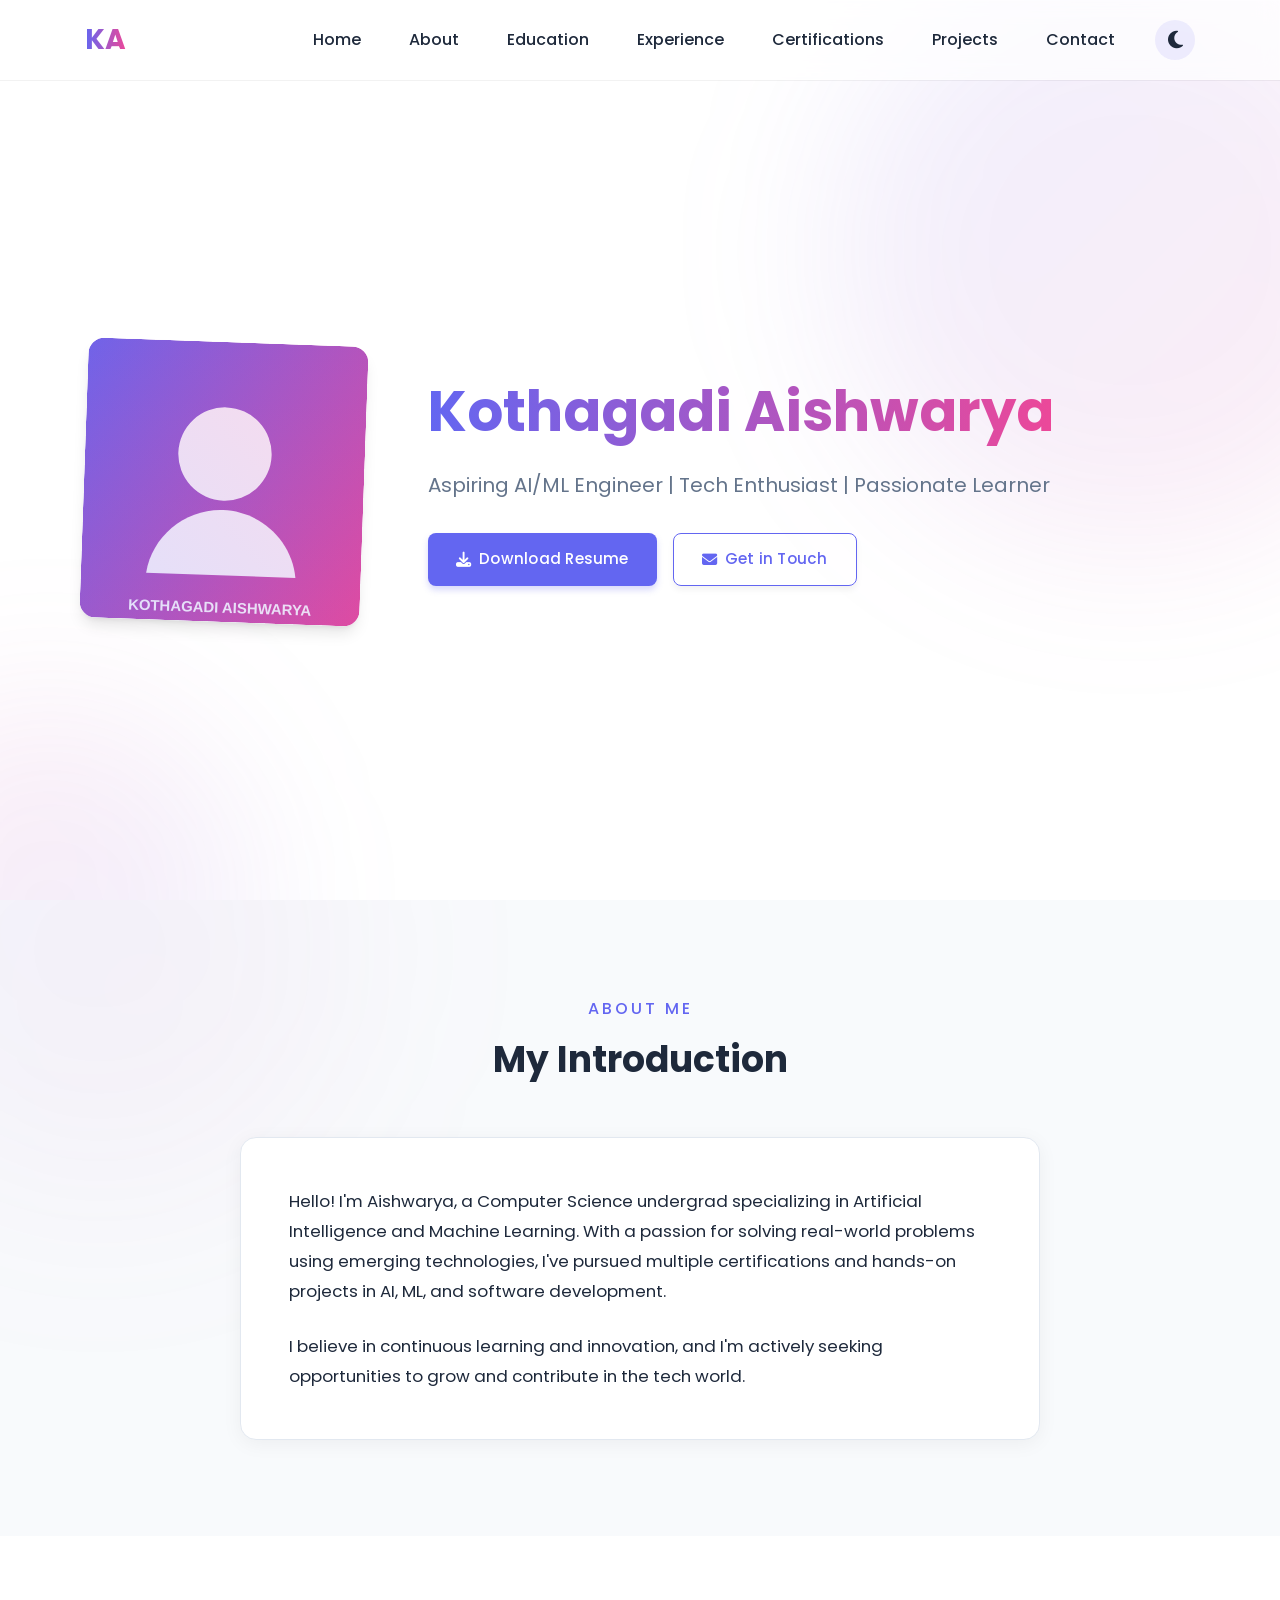
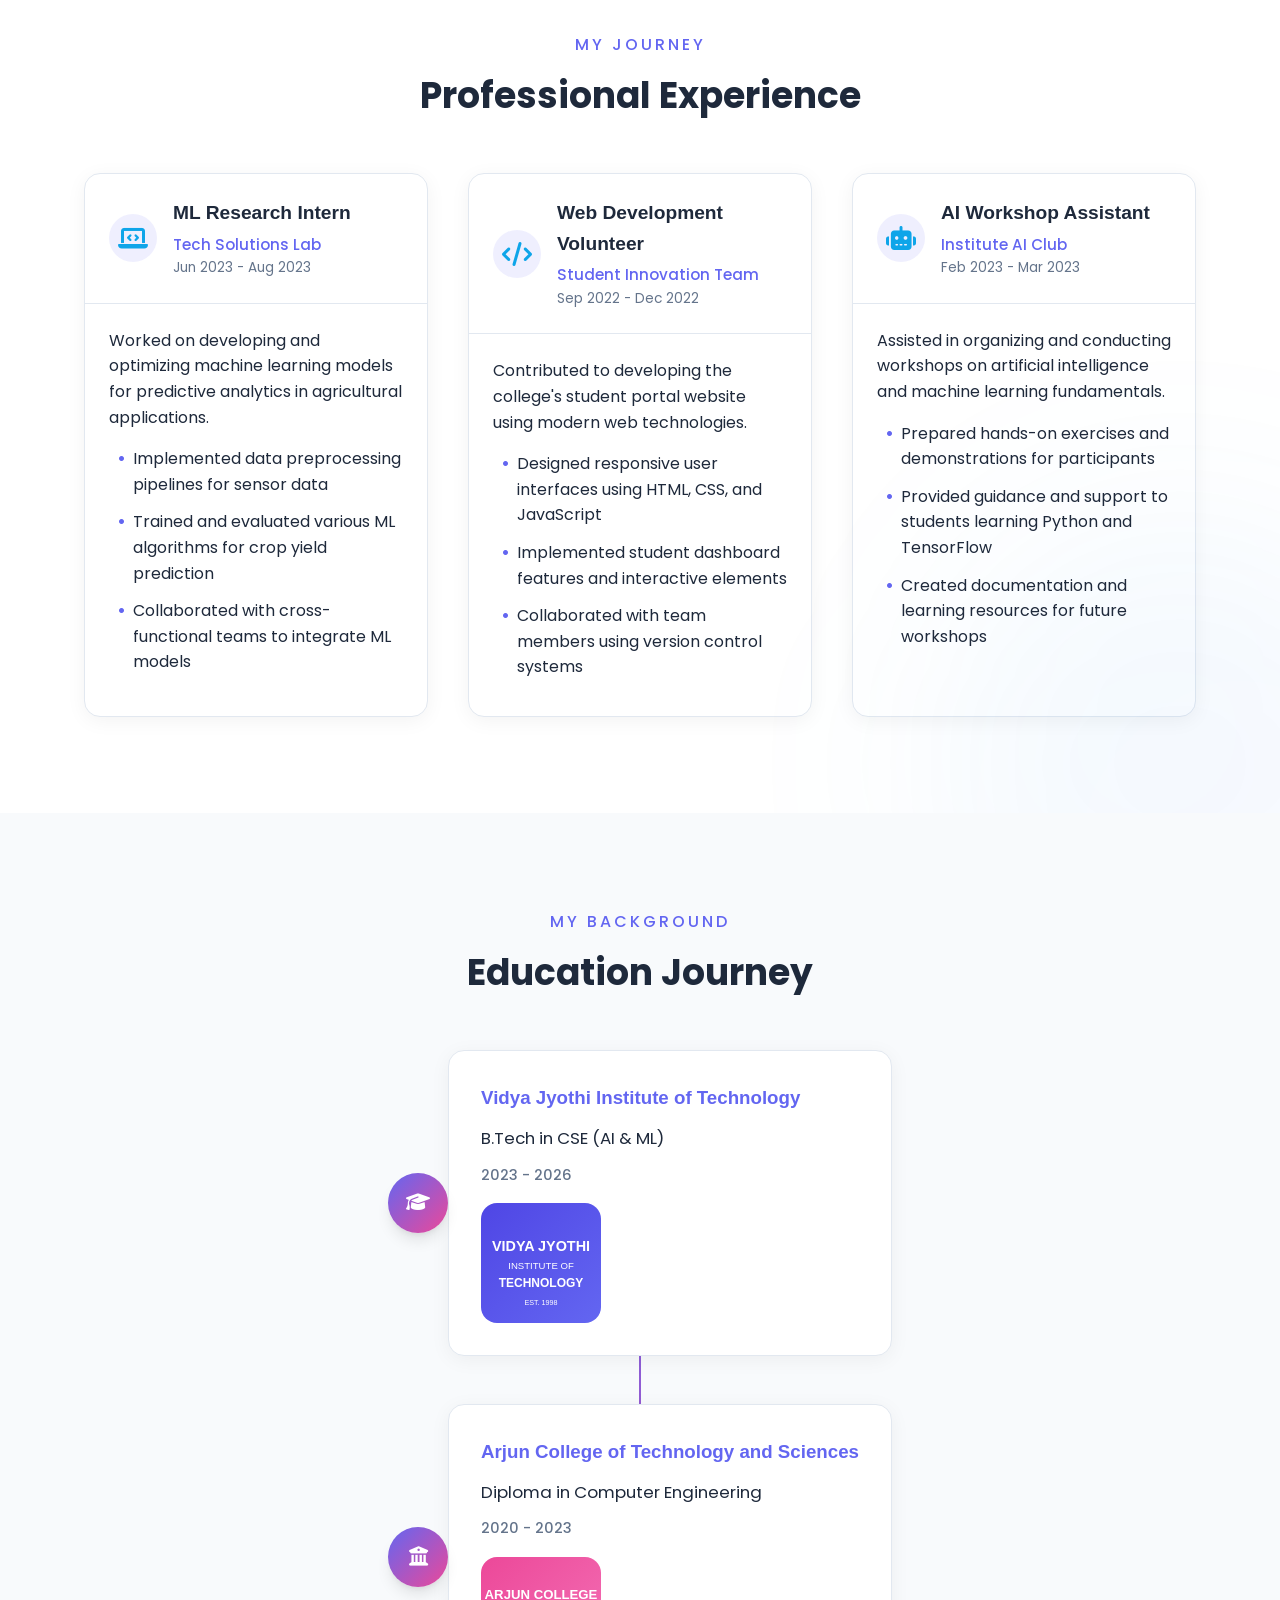
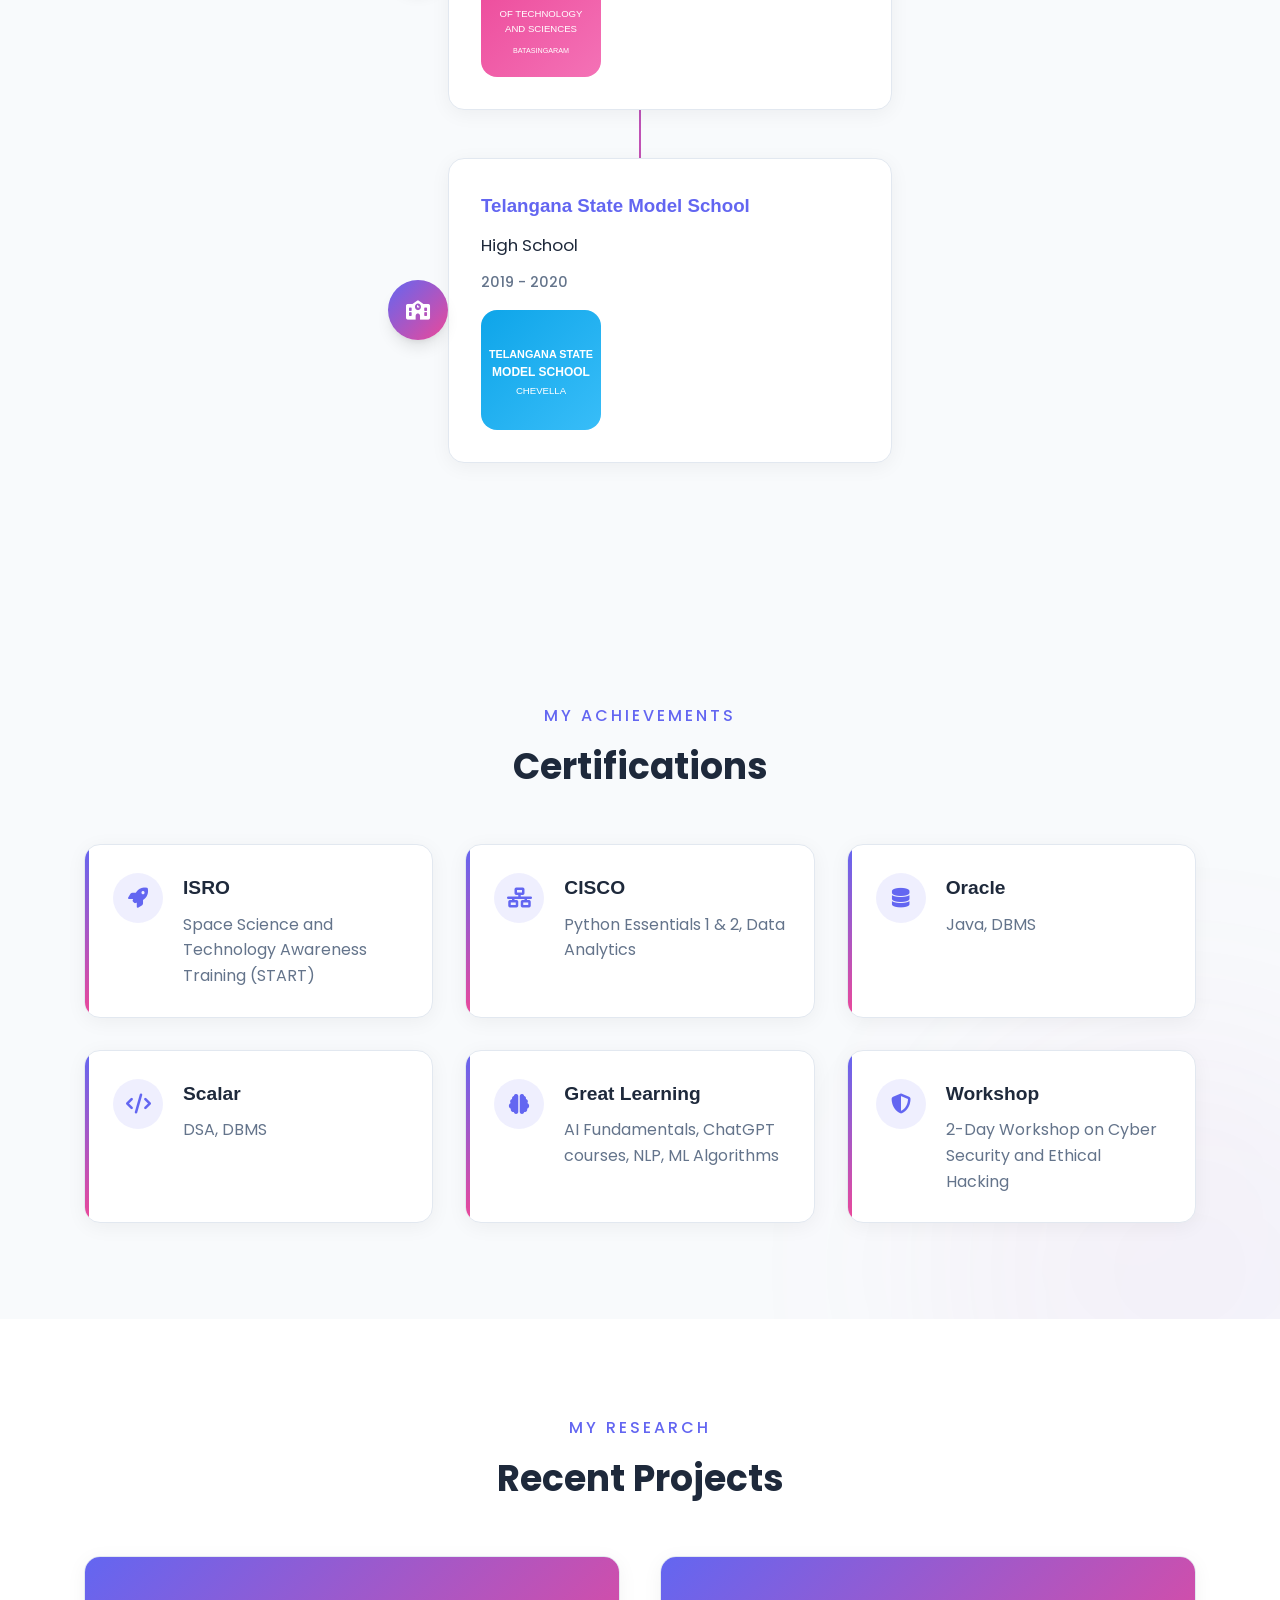
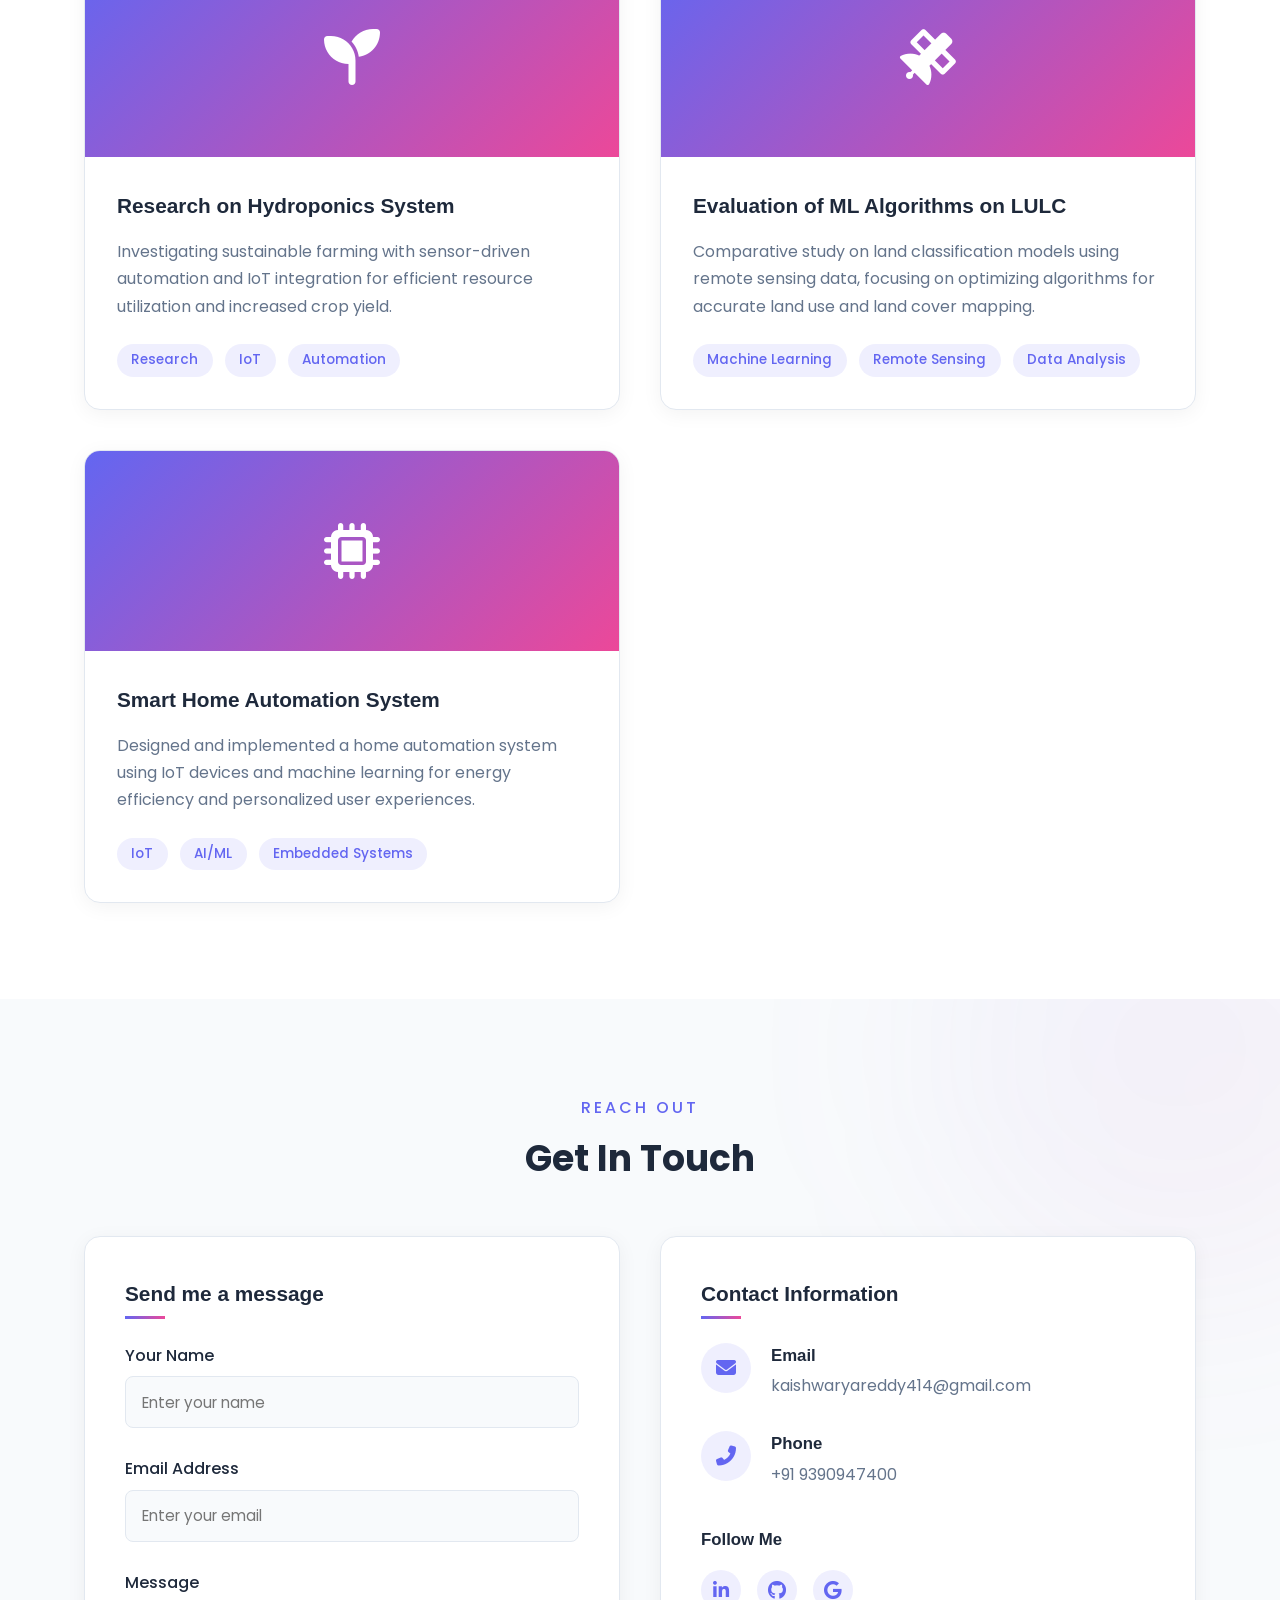
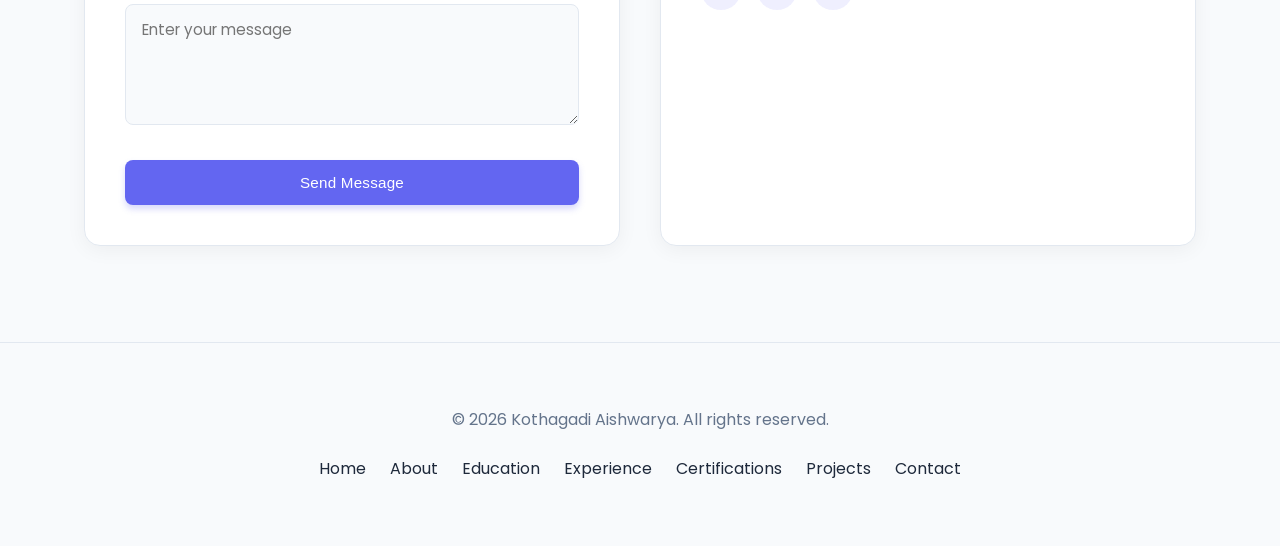
==== commit 044ea980: "Enhance website appearance, provide new professional background section Implements modern styles wit" ====
--- a/index.html
+++ b/index.html
@@ -11,12 +11,12 @@
   <link rel="preconnect" href="https://fonts.gstatic.com" crossorigin>
   <link href="https://fonts.googleapis.com/css2?family=Poppins:wght@300;400;500;600;700&display=swap" rel="stylesheet">
   <link rel="stylesheet" href="https://cdnjs.cloudflare.com/ajax/libs/font-awesome/6.4.0/css/all.min.css">
-  <link rel="stylesheet" href="modern-styles.css">
+  <link rel="stylesheet" href="enhanced-styles.css">
   <link rel="icon" href="data:image/svg+xml,<svg xmlns=%22http://www.w3.org/2000/svg%22 viewBox=%220 0 100 100%22><text y=%22.9em%22 font-size=%2290%22 fill=%22%236366f1%22>KA</text></svg>">
 </head>
 <body>
   <!-- Header -->
-  <header id="header" class="header">
+  <header id="header" class="header glass-card">
     <nav class="container">
       <a href="#home" class="logo">KA</a>
       
@@ -28,6 +28,7 @@
         <li><a href="#home" class="nav-link">Home</a></li>
         <li><a href="#about" class="nav-link">About</a></li>
         <li><a href="#education" class="nav-link">Education</a></li>
+        <li><a href="#experience" class="nav-link">Experience</a></li>
         <li><a href="#certifications" class="nav-link">Certifications</a></li>
         <li><a href="#projects" class="nav-link">Projects</a></li>
         <li><a href="#contact" class="nav-link">Contact</a></li>
@@ -45,9 +46,9 @@
     <div class="container">
       <div class="hero-content">
         <div class="hero-image">
-          <img src="https://images.unsplash.com/photo-1573496359142-b8d87734a5a2?ixlib=rb-1.2.1&auto=format&fit=crop&w=300&q=80" alt="Kothagadi Aishwarya">
-        </div>
-        <div class="hero-text">
+          <img src="images/profile-placeholder.svg" alt="Kothagadi Aishwarya">
+        </div>
+        <div class="hero-text fadeInUp">
           <h1><span class="text-gradient">Kothagadi Aishwarya</span></h1>
           <p class="tagline">Aspiring AI/ML Engineer | Tech Enthusiast | Passionate Learner</p>
           <div class="cta-buttons">
@@ -64,9 +65,81 @@
     <div class="container">
       <span class="section-subtitle">About Me</span>
       <h2 class="section-title">My Introduction</h2>
-      <div class="about-content">
+      <div class="about-content glass-card">
         <p>Hello! I'm Aishwarya, a Computer Science undergrad specializing in Artificial Intelligence and Machine Learning. With a passion for solving real-world problems using emerging technologies, I've pursued multiple certifications and hands-on projects in AI, ML, and software development.</p>
         <p>I believe in continuous learning and innovation, and I'm actively seeking opportunities to grow and contribute in the tech world.</p>
+      </div>
+    </div>
+  </section>
+
+  <!-- Experience Section -->
+  <section id="experience" class="experience-section">
+    <div class="container">
+      <span class="section-subtitle">My Journey</span>
+      <h2 class="section-title">Professional Experience</h2>
+      <div class="experience-container">
+        <div class="experience-card">
+          <div class="experience-header">
+            <div class="experience-icon">
+              <i class="fas fa-laptop-code"></i>
+            </div>
+            <div class="experience-title">
+              <h3>ML Research Intern</h3>
+              <p class="company">Tech Solutions Lab</p>
+              <p class="duration">Jun 2023 - Aug 2023</p>
+            </div>
+          </div>
+          <div class="experience-body">
+            <p>Worked on developing and optimizing machine learning models for predictive analytics in agricultural applications.</p>
+            <ul>
+              <li>Implemented data preprocessing pipelines for sensor data</li>
+              <li>Trained and evaluated various ML algorithms for crop yield prediction</li>
+              <li>Collaborated with cross-functional teams to integrate ML models</li>
+            </ul>
+          </div>
+        </div>
+        
+        <div class="experience-card">
+          <div class="experience-header">
+            <div class="experience-icon">
+              <i class="fas fa-code"></i>
+            </div>
+            <div class="experience-title">
+              <h3>Web Development Volunteer</h3>
+              <p class="company">Student Innovation Team</p>
+              <p class="duration">Sep 2022 - Dec 2022</p>
+            </div>
+          </div>
+          <div class="experience-body">
+            <p>Contributed to developing the college's student portal website using modern web technologies.</p>
+            <ul>
+              <li>Designed responsive user interfaces using HTML, CSS, and JavaScript</li>
+              <li>Implemented student dashboard features and interactive elements</li>
+              <li>Collaborated with team members using version control systems</li>
+            </ul>
+          </div>
+        </div>
+        
+        <div class="experience-card">
+          <div class="experience-header">
+            <div class="experience-icon">
+              <i class="fas fa-robot"></i>
+            </div>
+            <div class="experience-title">
+              <h3>AI Workshop Assistant</h3>
+              <p class="company">Institute AI Club</p>
+              <p class="duration">Feb 2023 - Mar 2023</p>
+            </div>
+          </div>
+          <div class="experience-body">
+            <p>Assisted in organizing and conducting workshops on artificial intelligence and machine learning fundamentals.</p>
+            <ul>
+              <li>Prepared hands-on exercises and demonstrations for participants</li>
+              <li>Provided guidance and support to students learning Python and TensorFlow</li>
+              <li>Created documentation and learning resources for future workshops</li>
+            </ul>
+          </div>
+        </div>
       </div>
     </div>
   </section>
@@ -86,6 +159,7 @@
               <h3>Vidya Jyothi Institute of Technology</h3>
               <p>B.Tech in CSE (AI & ML)</p>
               <span class="date">2023 - 2026</span>
+              <img src="images/vjit-logo.svg" alt="VJIT Logo" class="college-logo">
             </div>
           </div>
         </div>
@@ -98,6 +172,7 @@
               <h3>Arjun College of Technology and Sciences</h3>
               <p>Diploma in Computer Engineering</p>
               <span class="date">2020 - 2023</span>
+              <img src="images/arjun-college-logo.svg" alt="Arjun College Logo" class="college-logo">
             </div>
           </div>
         </div>
@@ -110,6 +185,7 @@
               <h3>Telangana State Model School</h3>
               <p>High School</p>
               <span class="date">2019 - 2020</span>
+              <img src="images/tsms-logo.svg" alt="TSMS Logo" class="college-logo">
             </div>
           </div>
         </div>
@@ -215,6 +291,20 @@
             </div>
           </div>
         </div>
+        <div class="project-card">
+          <div class="project-header">
+            <i class="fas fa-microchip"></i>
+          </div>
+          <div class="project-body">
+            <h3>Smart Home Automation System</h3>
+            <p>Designed and implemented a home automation system using IoT devices and machine learning for energy efficiency and personalized user experiences.</p>
+            <div class="project-tags">
+              <span class="tag">IoT</span>
+              <span class="tag">AI/ML</span>
+              <span class="tag">Embedded Systems</span>
+            </div>
+          </div>
+        </div>
       </div>
     </div>
   </section>
@@ -225,7 +315,7 @@
       <span class="section-subtitle">Reach Out</span>
       <h2 class="section-title">Get In Touch</h2>
       <div class="contact-container">
-        <div class="contact-form">
+        <div class="contact-form glass-card">
           <h3>Send me a message</h3>
           <div id="form-message" class="form-message"></div>
           <form id="contact-form">
@@ -244,7 +334,7 @@
             <button type="submit" class="btn btn-primary btn-full">Send Message</button>
           </form>
         </div>
-        <div class="contact-info">
+        <div class="contact-info glass-card">
           <h3>Contact Information</h3>
           <div class="info-item">
             <div class="info-icon">
@@ -285,6 +375,7 @@
         <a href="#home">Home</a>
         <a href="#about">About</a>
         <a href="#education">Education</a>
+        <a href="#experience">Experience</a>
         <a href="#certifications">Certifications</a>
         <a href="#projects">Projects</a>
         <a href="#contact">Contact</a>
--- a/enhanced-styles.css
+++ b/enhanced-styles.css
@@ -0,0 +1,1230 @@
+/* Enhanced Portfolio Styles */
+
+/* Global Variables */
+:root {
+  --primary-color: #6366f1; /* Indigo */
+  --primary-hover: #4f46e5;
+  --secondary-color: #ec4899; /* Pink */
+  --accent-color: #0ea5e9; /* Sky blue */
+  --gradient-start: #6366f1;
+  --gradient-end: #ec4899;
+  --light-bg: #ffffff;
+  --dark-bg: #0f172a; /* Darker blue-gray */
+  --light-text: #1e293b;
+  --dark-text: #f1f5f9;
+  --light-card: #ffffff;
+  --dark-card: #1e293b;
+  --light-accent: #f8fafc;
+  --dark-accent: #334155;
+  --light-muted: #64748b;
+  --dark-muted: #94a3b8;
+  --border-radius: 1rem;
+  --border-radius-sm: 0.5rem;
+  --box-shadow: 0 10px 15px -3px rgba(0, 0, 0, 0.1), 0 4px 6px -4px rgba(0, 0, 0, 0.1);
+  --box-shadow-soft: 0 4px 20px rgba(0, 0, 0, 0.05);
+  --box-shadow-hover: 0 20px 25px -5px rgba(0, 0, 0, 0.1), 0 8px 10px -6px rgba(0, 0, 0, 0.1);
+  --transition: all 0.3s cubic-bezier(0.4, 0, 0.2, 1);
+  --font-family: 'Poppins', sans-serif;
+}
+
+/* Dark Theme Variables */
+.dark-theme {
+  --background: var(--dark-bg);
+  --text-color: var(--dark-text);
+  --card-bg: var(--dark-card);
+  --accent-bg: var(--dark-accent);
+  --muted-color: var(--dark-muted);
+  --border-color: #2d3748;
+  --input-bg: #1e293b; 
+  --input-border: #334155;
+  --icon-bg: rgba(99, 102, 241, 0.15);
+  --glass-bg: rgba(30, 41, 59, 0.7);
+}
+
+/* Light Theme Variables */
+.light-theme {
+  --background: var(--light-bg);
+  --text-color: var(--light-text);
+  --card-bg: var(--light-card);
+  --accent-bg: var(--light-accent);
+  --muted-color: var(--light-muted);
+  --border-color: #e2e8f0;
+  --input-bg: #f8fafc; 
+  --input-border: #e2e8f0;
+  --icon-bg: rgba(99, 102, 241, 0.1);
+  --glass-bg: rgba(255, 255, 255, 0.7);
+}
+
+/* Base Styles */
+* {
+  margin: 0;
+  padding: 0;
+  box-sizing: border-box;
+}
+
+html {
+  scroll-behavior: smooth;
+  scroll-padding-top: 80px;
+}
+
+body {
+  font-family: var(--font-family);
+  background-color: var(--background, var(--light-bg));
+  color: var(--text-color, var(--light-text));
+  line-height: 1.6;
+  transition: var(--transition);
+  overflow-x: hidden;
+}
+
+body.dark-theme .fas.fa-moon:before {
+  content: "\f185"; /* sun icon */
+}
+
+a {
+  text-decoration: none;
+  color: inherit;
+  transition: var(--transition);
+}
+
+ul {
+  list-style: none;
+}
+
+img {
+  max-width: 100%;
+  height: auto;
+  border-radius: var(--border-radius);
+  transition: var(--transition);
+}
+
+.container {
+  width: 90%;
+  max-width: 1200px;
+  margin: 0 auto;
+  padding: 0 20px;
+}
+
+.text-primary {
+  color: var(--primary-color);
+}
+
+.text-secondary {
+  color: var(--secondary-color);
+}
+
+.text-gradient {
+  background: linear-gradient(to right, var(--gradient-start), var(--gradient-end));
+  -webkit-background-clip: text;
+  -webkit-text-fill-color: transparent;
+  background-clip: text;
+}
+
+.text-muted {
+  color: var(--muted-color);
+}
+
+.bg-gradient {
+  background: linear-gradient(135deg, var(--gradient-start), var(--gradient-end));
+}
+
+/* Glassmorphism */
+.glass-card {
+  background: var(--glass-bg);
+  backdrop-filter: blur(10px);
+  -webkit-backdrop-filter: blur(10px);
+  border: 1px solid rgba(255, 255, 255, 0.18);
+  box-shadow: 0 8px 32px 0 rgba(31, 38, 135, 0.2);
+}
+
+/* Buttons */
+.btn {
+  display: inline-flex;
+  align-items: center;
+  justify-content: center;
+  padding: 0.85rem 1.75rem;
+  border-radius: var(--border-radius-sm);
+  font-weight: 500;
+  cursor: pointer;
+  transition: var(--transition);
+  text-align: center;
+  letter-spacing: 0.015em;
+  position: relative;
+  overflow: hidden;
+  z-index: 1;
+  font-size: 0.95rem;
+}
+
+.btn::after {
+  content: '';
+  position: absolute;
+  bottom: 0;
+  left: 0;
+  width: 100%;
+  height: 100%;
+  background-color: #000;
+  opacity: 0;
+  z-index: -1;
+  transition: opacity 0.3s ease;
+}
+
+.btn:hover::after {
+  opacity: 0.1;
+}
+
+.btn i {
+  margin-right: 0.5rem;
+  font-size: 0.95rem;
+}
+
+.btn-primary {
+  background-color: var(--primary-color);
+  color: white;
+  border: none;
+  box-shadow: 0 4px 6px rgba(99, 102, 241, 0.25);
+}
+
+.btn-primary:hover {
+  background-color: var(--primary-hover);
+  transform: translateY(-2px);
+  box-shadow: 0 6px 10px rgba(99, 102, 241, 0.3);
+}
+
+.btn-outline {
+  background-color: transparent;
+  color: var(--primary-color);
+  border: 1.5px solid var(--primary-color);
+  box-shadow: 0 4px 6px rgba(0, 0, 0, 0.05);
+}
+
+.btn-outline:hover {
+  background-color: rgba(99, 102, 241, 0.05);
+  transform: translateY(-2px);
+  box-shadow: 0 6px 10px rgba(0, 0, 0, 0.1);
+}
+
+.btn-full {
+  width: 100%;
+}
+
+/* Section styling */
+section {
+  padding: 6rem 0;
+  position: relative;
+}
+
+.section-title {
+  text-align: center;
+  font-size: 2.25rem;
+  margin-bottom: 3.5rem;
+  position: relative;
+  font-weight: 700;
+  line-height: 1.2;
+}
+
+.section-subtitle {
+  display: block;
+  text-align: center;
+  color: var(--primary-color);
+  font-size: 1rem;
+  font-weight: 500;
+  text-transform: uppercase;
+  letter-spacing: 3px;
+  margin-bottom: 1rem;
+}
+
+/* Header Styles */
+.header {
+  position: fixed;
+  top: 0;
+  left: 0;
+  width: 100%;
+  z-index: 1000;
+  background-color: var(--glass-bg);
+  backdrop-filter: blur(10px);
+  -webkit-backdrop-filter: blur(10px);
+  box-shadow: 0 1px 0 rgba(0, 0, 0, 0.05);
+  transition: var(--transition);
+  height: 80px;
+}
+
+.header.scrolled {
+  box-shadow: var(--box-shadow-soft);
+}
+
+.header .container {
+  display: flex;
+  justify-content: space-between;
+  align-items: center;
+  height: 100%;
+}
+
+.logo {
+  font-size: 1.75rem;
+  font-weight: 700;
+  background: linear-gradient(to right, var(--gradient-start), var(--gradient-end));
+  -webkit-background-clip: text;
+  -webkit-text-fill-color: transparent;
+  background-clip: text;
+}
+
+.nav-menu {
+  display: flex;
+  align-items: center;
+  height: 100%;
+}
+
+.nav-menu li {
+  margin-left: 2rem;
+  height: 100%;
+  display: flex;
+  align-items: center;
+}
+
+.nav-link {
+  position: relative;
+  font-weight: 500;
+  height: 100%;
+  display: flex;
+  align-items: center;
+  padding: 0 0.5rem;
+}
+
+.nav-link::after {
+  content: '';
+  position: absolute;
+  left: 0;
+  bottom: 0;
+  width: 0;
+  height: 2px;
+  background: linear-gradient(to right, var(--gradient-start), var(--gradient-end));
+  transition: var(--transition);
+}
+
+.nav-link:hover {
+  color: var(--primary-color);
+}
+
+.nav-link:hover::after {
+  width: 100%;
+}
+
+.theme-toggle {
+  background: none;
+  border: none;
+  color: var(--text-color);
+  cursor: pointer;
+  font-size: 1.25rem;
+  display: flex;
+  align-items: center;
+  justify-content: center;
+  padding: 0.5rem;
+  border-radius: 50%;
+  transition: var(--transition);
+  background-color: var(--icon-bg);
+  width: 40px;
+  height: 40px;
+}
+
+.theme-toggle:hover {
+  transform: rotate(10deg);
+}
+
+.menu-toggle {
+  display: none;
+  cursor: pointer;
+  font-size: 1.5rem;
+  background: none;
+  border: none;
+  color: var(--text-color);
+  width: 40px;
+  height: 40px;
+  display: none;
+  align-items: center;
+  justify-content: center;
+  border-radius: 50%;
+  background-color: var(--icon-bg);
+}
+
+/* Hero Section */
+.hero-section {
+  padding: 10rem 0 6rem;
+  min-height: 100vh;
+  display: flex;
+  align-items: center;
+  position: relative;
+  overflow: hidden;
+}
+
+/* Create an abstract shape in the background */
+.hero-section::before {
+  content: '';
+  position: absolute;
+  top: -50px;
+  right: -150px;
+  width: 600px;
+  height: 600px;
+  border-radius: 50%;
+  background: linear-gradient(135deg, rgba(99, 102, 241, 0.1), rgba(236, 72, 153, 0.1));
+  z-index: -1;
+  filter: blur(80px);
+}
+
+.hero-section::after {
+  content: '';
+  position: absolute;
+  bottom: -200px;
+  left: -150px;
+  width: 400px;
+  height: 400px;
+  border-radius: 50%;
+  background: linear-gradient(135deg, rgba(236, 72, 153, 0.1), rgba(99, 102, 241, 0.1));
+  z-index: -1;
+  filter: blur(80px);
+}
+
+.hero-content {
+  display: flex;
+  align-items: center;
+  gap: 4rem;
+}
+
+.hero-image {
+  width: 280px;
+  height: 280px;
+  border-radius: var(--border-radius);
+  overflow: hidden;
+  box-shadow: var(--box-shadow);
+  position: relative;
+  transform: rotate(2deg);
+  transition: var(--transition);
+}
+
+.hero-image:hover {
+  transform: rotate(0deg) scale(1.02);
+}
+
+.hero-image img {
+  width: 100%;
+  height: 100%;
+  object-fit: cover;
+}
+
+.hero-image::before {
+  content: '';
+  position: absolute;
+  top: 0;
+  left: 0;
+  width: 100%;
+  height: 100%;
+  background: linear-gradient(45deg, rgba(99, 102, 241, 0.2), rgba(236, 72, 153, 0.2));
+  z-index: 1;
+}
+
+.hero-text {
+  flex: 1;
+}
+
+.hero-text h1 {
+  font-size: 3.5rem;
+  margin-bottom: 1.5rem;
+  line-height: 1.2;
+  font-weight: 700;
+}
+
+.tagline {
+  font-size: 1.25rem;
+  margin-bottom: 2rem;
+  color: var(--muted-color);
+}
+
+.cta-buttons {
+  display: flex;
+  gap: 1rem;
+}
+
+/* About Section */
+.about-section {
+  background-color: var(--accent-bg);
+  position: relative;
+  overflow: hidden;
+}
+
+.about-section::before {
+  content: '';
+  position: absolute;
+  top: -200px;
+  left: -150px;
+  width: 500px;
+  height: 500px;
+  border-radius: 50%;
+  background: linear-gradient(135deg, rgba(99, 102, 241, 0.05), rgba(236, 72, 153, 0.05));
+  z-index: 0;
+  filter: blur(100px);
+}
+
+.about-content {
+  background-color: var(--card-bg);
+  padding: 3rem;
+  border-radius: var(--border-radius);
+  box-shadow: var(--box-shadow-soft);
+  max-width: 800px;
+  margin: 0 auto;
+  position: relative;
+  z-index: 1;
+  border: 1px solid var(--border-color);
+}
+
+.about-content p {
+  margin-bottom: 1.5rem;
+  font-size: 1.05rem;
+  line-height: 1.8;
+}
+
+.about-content p:last-child {
+  margin-bottom: 0;
+}
+
+/* Experience Section */
+.experience-section {
+  position: relative;
+  overflow: hidden;
+}
+
+.experience-section::before {
+  content: '';
+  position: absolute;
+  bottom: -200px;
+  right: -150px;
+  width: 500px;
+  height: 500px;
+  border-radius: 50%;
+  background: linear-gradient(135deg, rgba(14, 165, 233, 0.05), rgba(99, 102, 241, 0.05));
+  z-index: 0;
+  filter: blur(100px);
+}
+
+.experience-container {
+  display: grid;
+  grid-template-columns: repeat(auto-fill, minmax(300px, 1fr));
+  gap: 2.5rem;
+}
+
+.experience-card {
+  background-color: var(--card-bg);
+  border-radius: var(--border-radius);
+  overflow: hidden;
+  box-shadow: var(--box-shadow-soft);
+  border: 1px solid var(--border-color);
+  transition: var(--transition);
+  display: flex;
+  flex-direction: column;
+  height: 100%;
+}
+
+.experience-card:hover {
+  transform: translateY(-5px);
+  box-shadow: var(--box-shadow-hover);
+}
+
+.experience-header {
+  padding: 1.5rem;
+  border-bottom: 1px solid var(--border-color);
+  display: flex;
+  align-items: center;
+  gap: 1rem;
+}
+
+.experience-icon {
+  width: 48px;
+  height: 48px;
+  border-radius: 50%;
+  display: flex;
+  align-items: center;
+  justify-content: center;
+  background-color: var(--icon-bg);
+  color: var(--accent-color);
+  font-size: 1.5rem;
+  flex-shrink: 0;
+}
+
+.experience-title h3 {
+  font-weight: 600;
+  font-size: 1.2rem;
+  margin-bottom: 0.25rem;
+}
+
+.experience-title .company {
+  color: var(--primary-color);
+  font-weight: 500;
+  font-size: 0.95rem;
+}
+
+.experience-title .duration {
+  color: var(--muted-color);
+  font-size: 0.85rem;
+}
+
+.experience-body {
+  padding: 1.5rem;
+  flex: 1;
+}
+
+.experience-body ul {
+  margin-top: 1rem;
+  padding-left: 1.5rem;
+}
+
+.experience-body li {
+  margin-bottom: 0.75rem;
+  position: relative;
+  list-style-type: none;
+}
+
+.experience-body li::before {
+  content: '•';
+  color: var(--primary-color);
+  font-weight: bold;
+  position: absolute;
+  left: -1rem;
+}
+
+/* Education Section */
+.education-section {
+  background-color: var(--accent-bg);
+}
+
+.timeline-container {
+  position: relative;
+  max-width: 1000px;
+  margin: 0 auto;
+  padding: 0 1rem;
+}
+
+.timeline-container::before {
+  content: '';
+  position: absolute;
+  width: 2px;
+  height: 100%;
+  background: linear-gradient(to bottom, var(--gradient-start), var(--gradient-end));
+  left: 50%;
+  transform: translateX(-50%);
+}
+
+.timeline-item {
+  margin-bottom: 3rem;
+  position: relative;
+}
+
+.timeline-content {
+  display: flex;
+  align-items: center;
+  justify-content: center;
+}
+
+.icon-box {
+  width: 60px;
+  height: 60px;
+  border-radius: 50%;
+  background: linear-gradient(135deg, var(--gradient-start), var(--gradient-end));
+  display: flex;
+  align-items: center;
+  justify-content: center;
+  color: white;
+  z-index: 10;
+  box-shadow: var(--box-shadow);
+  font-size: 1.2rem;
+}
+
+.timeline-card {
+  background-color: var(--card-bg);
+  padding: 2rem;
+  border-radius: var(--border-radius);
+  box-shadow: var(--box-shadow-soft);
+  width: calc(50% - 40px);
+  transition: var(--transition);
+  border: 1px solid var(--border-color);
+  position: relative;
+}
+
+.timeline-card::before {
+  content: '';
+  position: absolute;
+  width: 20px;
+  height: 20px;
+  background-color: var(--card-bg);
+  transform: rotate(45deg);
+  border: 1px solid var(--border-color);
+  top: 50%;
+  margin-top: -10px;
+  z-index: -1;
+}
+
+.timeline-item:nth-child(odd) .timeline-card::before {
+  right: -10px;
+  border-top: none;
+  border-left: none;
+}
+
+.timeline-item:nth-child(even) .timeline-card::before {
+  left: -10px;
+  border-bottom: none;
+  border-right: none;
+}
+
+.timeline-card:hover {
+  transform: translateY(-5px);
+  box-shadow: var(--box-shadow-hover);
+}
+
+.timeline-card h3 {
+  color: var(--primary-color);
+  margin-bottom: 0.75rem;
+  font-weight: 600;
+}
+
+.timeline-card p {
+  margin-bottom: 0.5rem;
+  font-size: 1.05rem;
+}
+
+.date {
+  display: block;
+  margin-top: 0.75rem;
+  color: var(--muted-color);
+  font-size: 0.9rem;
+  font-weight: 500;
+}
+
+.college-logo {
+  max-width: 120px;
+  height: auto;
+  margin-top: 1rem;
+  display: block;
+}
+
+/* Certifications Section */
+.certifications-section {
+  background-color: var(--accent-bg);
+  position: relative;
+  overflow: hidden;
+}
+
+.certifications-section::before {
+  content: '';
+  position: absolute;
+  bottom: -200px;
+  right: -150px;
+  width: 500px;
+  height: 500px;
+  border-radius: 50%;
+  background: linear-gradient(135deg, rgba(236, 72, 153, 0.05), rgba(99, 102, 241, 0.05));
+  z-index: 0;
+  filter: blur(100px);
+}
+
+.cert-grid {
+  display: grid;
+  grid-template-columns: repeat(auto-fill, minmax(320px, 1fr));
+  gap: 2rem;
+}
+
+.cert-card {
+  background-color: var(--card-bg);
+  border-radius: var(--border-radius);
+  padding: 1.75rem;
+  display: flex;
+  align-items: flex-start;
+  box-shadow: var(--box-shadow-soft);
+  transition: var(--transition);
+  border: 1px solid var(--border-color);
+  overflow: hidden;
+  position: relative;
+}
+
+.cert-card::before {
+  content: '';
+  position: absolute;
+  top: 0;
+  left: 0;
+  width: 4px;
+  height: 100%;
+  background: linear-gradient(to bottom, var(--gradient-start), var(--gradient-end));
+}
+
+.cert-card:hover {
+  transform: translateY(-5px);
+  box-shadow: var(--box-shadow-hover);
+}
+
+.cert-icon {
+  width: 50px;
+  height: 50px;
+  border-radius: 50%;
+  background-color: var(--icon-bg);
+  display: flex;
+  align-items: center;
+  justify-content: center;
+  color: var(--primary-color);
+  margin-right: 1.25rem;
+  font-size: 1.25rem;
+  flex-shrink: 0;
+}
+
+.cert-content h3 {
+  margin-bottom: 0.5rem;
+  font-weight: 600;
+  font-size: 1.2rem;
+}
+
+.cert-content p {
+  color: var(--muted-color);
+  line-height: 1.6;
+}
+
+/* Projects Section */
+.projects-grid {
+  display: grid;
+  grid-template-columns: repeat(auto-fill, minmax(380px, 1fr));
+  gap: 2.5rem;
+}
+
+.project-card {
+  background-color: var(--card-bg);
+  border-radius: var(--border-radius);
+  overflow: hidden;
+  box-shadow: var(--box-shadow-soft);
+  transition: var(--transition);
+  border: 1px solid var(--border-color);
+  height: 100%;
+  display: flex;
+  flex-direction: column;
+}
+
+.project-card:hover {
+  transform: translateY(-5px);
+  box-shadow: var(--box-shadow-hover);
+}
+
+.project-header {
+  height: 200px;
+  background: linear-gradient(135deg, var(--gradient-start), var(--gradient-end));
+  display: flex;
+  align-items: center;
+  justify-content: center;
+  color: white;
+  font-size: 3.5rem;
+  padding: 2rem;
+}
+
+.project-body {
+  padding: 2rem;
+  flex: 1;
+  display: flex;
+  flex-direction: column;
+}
+
+.project-body h3 {
+  margin-bottom: 1rem;
+  font-weight: 600;
+  font-size: 1.3rem;
+}
+
+.project-body p {
+  margin-bottom: 1.5rem;
+  color: var(--muted-color);
+  line-height: 1.7;
+  flex: 1;
+}
+
+.project-tags {
+  display: flex;
+  flex-wrap: wrap;
+  gap: 0.75rem;
+  margin-top: auto;
+}
+
+.tag {
+  background-color: var(--icon-bg);
+  color: var(--primary-color);
+  padding: 0.35rem 0.9rem;
+  border-radius: 2rem;
+  font-size: 0.85rem;
+  font-weight: 500;
+}
+
+/* Contact Section */
+.contact-section {
+  background-color: var(--accent-bg);
+  position: relative;
+  overflow: hidden;
+}
+
+.contact-section::before {
+  content: '';
+  position: absolute;
+  top: -200px;
+  right: -150px;
+  width: 500px;
+  height: 500px;
+  border-radius: 50%;
+  background: linear-gradient(135deg, rgba(99, 102, 241, 0.05), rgba(236, 72, 153, 0.05));
+  z-index: 0;
+  filter: blur(100px);
+}
+
+.contact-container {
+  display: grid;
+  grid-template-columns: 1fr 1fr;
+  gap: 2.5rem;
+}
+
+.contact-form, .contact-info {
+  background-color: var(--card-bg);
+  border-radius: var(--border-radius);
+  padding: 2.5rem;
+  box-shadow: var(--box-shadow-soft);
+  border: 1px solid var(--border-color);
+  position: relative;
+  z-index: 1;
+}
+
+.contact-form h3, .contact-info h3 {
+  margin-bottom: 2rem;
+  font-weight: 600;
+  font-size: 1.3rem;
+  position: relative;
+  display: inline-block;
+}
+
+.contact-form h3::after, .contact-info h3::after {
+  content: '';
+  position: absolute;
+  left: 0;
+  bottom: -8px;
+  width: 40px;
+  height: 3px;
+  background: linear-gradient(to right, var(--gradient-start), var(--gradient-end));
+}
+
+.form-group {
+  margin-bottom: 1.75rem;
+}
+
+.form-group label {
+  display: block;
+  margin-bottom: 0.5rem;
+  font-weight: 500;
+  color: var(--text-color);
+}
+
+.form-group input, .form-group textarea {
+  width: 100%;
+  padding: 0.85rem 1rem;
+  border: 1px solid var(--input-border);
+  border-radius: var(--border-radius-sm);
+  background-color: var(--input-bg);
+  color: var(--text-color);
+  font-family: inherit;
+  transition: var(--transition);
+  font-size: 0.95rem;
+}
+
+.form-group input:focus, .form-group textarea:focus {
+  outline: none;
+  border-color: var(--primary-color);
+  box-shadow: 0 0 0 3px rgba(99, 102, 241, 0.1);
+}
+
+.form-message {
+  padding: 1rem;
+  margin-bottom: 1.5rem;
+  border-radius: var(--border-radius-sm);
+  display: none;
+}
+
+.form-message.success {
+  background-color: rgba(16, 185, 129, 0.1);
+  color: #10b981;
+  display: block;
+  border: 1px solid rgba(16, 185, 129, 0.2);
+}
+
+.form-message.error {
+  background-color: rgba(239, 68, 68, 0.1);
+  color: #ef4444;
+  display: block;
+  border: 1px solid rgba(239, 68, 68, 0.2);
+}
+
+.info-item {
+  display: flex;
+  align-items: flex-start;
+  margin-bottom: 2rem;
+}
+
+.info-icon {
+  width: 50px;
+  height: 50px;
+  border-radius: 50%;
+  background-color: var(--icon-bg);
+  display: flex;
+  align-items: center;
+  justify-content: center;
+  color: var(--primary-color);
+  margin-right: 1.25rem;
+  font-size: 1.25rem;
+  flex-shrink: 0;
+}
+
+.info-content {
+  flex: 1;
+}
+
+.info-content h4 {
+  margin-bottom: 0.25rem;
+  font-weight: 600;
+  font-size: 1.05rem;
+}
+
+.info-content a {
+  color: var(--muted-color);
+  transition: var(--transition);
+}
+
+.info-content a:hover {
+  color: var(--primary-color);
+}
+
+.social-media {
+  margin-top: 2.5rem;
+}
+
+.social-media h4 {
+  margin-bottom: 1rem;
+  font-weight: 600;
+  font-size: 1.05rem;
+}
+
+.social-icons {
+  display: flex;
+  gap: 1rem;
+}
+
+.social-icon {
+  width: 40px;
+  height: 40px;
+  border-radius: 50%;
+  background-color: var(--icon-bg);
+  display: flex;
+  align-items: center;
+  justify-content: center;
+  color: var(--primary-color);
+  font-size: 1.15rem;
+  transition: var(--transition);
+}
+
+.social-icon:hover {
+  transform: translateY(-3px);
+  background-color: var(--primary-color);
+  color: white;
+}
+
+/* Footer */
+.footer {
+  padding: 4rem 0;
+  background-color: var(--accent-bg);
+  border-top: 1px solid var(--border-color);
+}
+
+.footer .container {
+  display: flex;
+  flex-direction: column;
+  align-items: center;
+  text-align: center;
+}
+
+.copyright {
+  color: var(--muted-color);
+  margin-bottom: 1.5rem;
+}
+
+.footer-links {
+  display: flex;
+  flex-wrap: wrap;
+  justify-content: center;
+  gap: 1.5rem;
+}
+
+.footer-links a {
+  color: var(--text-color);
+  transition: var(--transition);
+}
+
+.footer-links a:hover {
+  color: var(--primary-color);
+}
+
+/* Back to Top Button */
+.back-to-top {
+  position: fixed;
+  bottom: -60px;
+  right: 30px;
+  width: 50px;
+  height: 50px;
+  border-radius: 50%;
+  background-color: var(--primary-color);
+  color: white;
+  display: flex;
+  align-items: center;
+  justify-content: center;
+  cursor: pointer;
+  box-shadow: var(--box-shadow);
+  opacity: 0;
+  transition: all 0.3s ease;
+  border: none;
+  z-index: 99;
+}
+
+.back-to-top.show {
+  bottom: 30px;
+  opacity: 1;
+}
+
+.back-to-top:hover {
+  transform: translateY(-5px);
+  background-color: var(--primary-hover);
+}
+
+/* Animation Effects */
+@keyframes fadeInUp {
+  from {
+    opacity: 0;
+    transform: translateY(20px);
+  }
+  to {
+    opacity: 1;
+    transform: translateY(0);
+  }
+}
+
+.fadeInUp {
+  animation: fadeInUp 0.6s ease forwards;
+}
+
+/* Responsive Styles */
+@media (max-width: 992px) {
+  .section-title {
+    font-size: 2rem;
+  }
+  
+  .hero-text h1 {
+    font-size: 2.5rem;
+  }
+  
+  .contact-container {
+    grid-template-columns: 1fr;
+  }
+  
+  .timeline-container::before {
+    left: 60px;
+  }
+  
+  .timeline-card {
+    width: calc(100% - 90px);
+    margin-left: 90px;
+  }
+  
+  .timeline-content {
+    justify-content: flex-start;
+  }
+  
+  .timeline-item:nth-child(even) .timeline-card::before {
+    left: -10px;
+    border-bottom: none;
+    border-right: none;
+  }
+  
+  .timeline-item:nth-child(odd) .timeline-card::before {
+    left: -10px;
+    border-bottom: none;
+    border-right: none;
+  }
+}
+
+@media (max-width: 768px) {  
+  section {
+    padding: 4rem 0;
+  }
+  
+  .hero-content {
+    flex-direction: column-reverse;
+    text-align: center;
+    gap: 2rem;
+  }
+  
+  .hero-text h1 {
+    font-size: 2.25rem;
+  }
+  
+  .hero-image {
+    margin: 0 auto;
+  }
+  
+  .cta-buttons {
+    justify-content: center;
+  }
+  
+  .menu-toggle {
+    display: flex;
+  }
+  
+  .nav-menu {
+    position: fixed;
+    top: 80px;
+    left: 0;
+    width: 100%;
+    height: 0;
+    background-color: var(--glass-bg);
+    backdrop-filter: blur(10px);
+    -webkit-backdrop-filter: blur(10px);
+    flex-direction: column;
+    overflow: hidden;
+    transition: height 0.3s ease;
+    z-index: 1000;
+  }
+  
+  .nav-menu.active {
+    height: calc(100vh - 80px);
+    overflow-y: auto;
+    border-top: 1px solid var(--border-color);
+  }
+  
+  .nav-menu li {
+    margin: 1.5rem 0;
+    height: auto;
+  }
+  
+  .nav-link {
+    height: auto;
+    font-size: 1.2rem;
+  }
+  
+  .cert-grid, .projects-grid, .experience-container {
+    grid-template-columns: 1fr;
+  }
+}
+
+@media (max-width: 480px) {
+  .hero-text h1 {
+    font-size: 2rem;
+  }
+  
+  .cta-buttons {
+    flex-direction: column;
+    gap: 1rem;
+  }
+  
+  .section-title {
+    font-size: 1.75rem;
+  }
+}
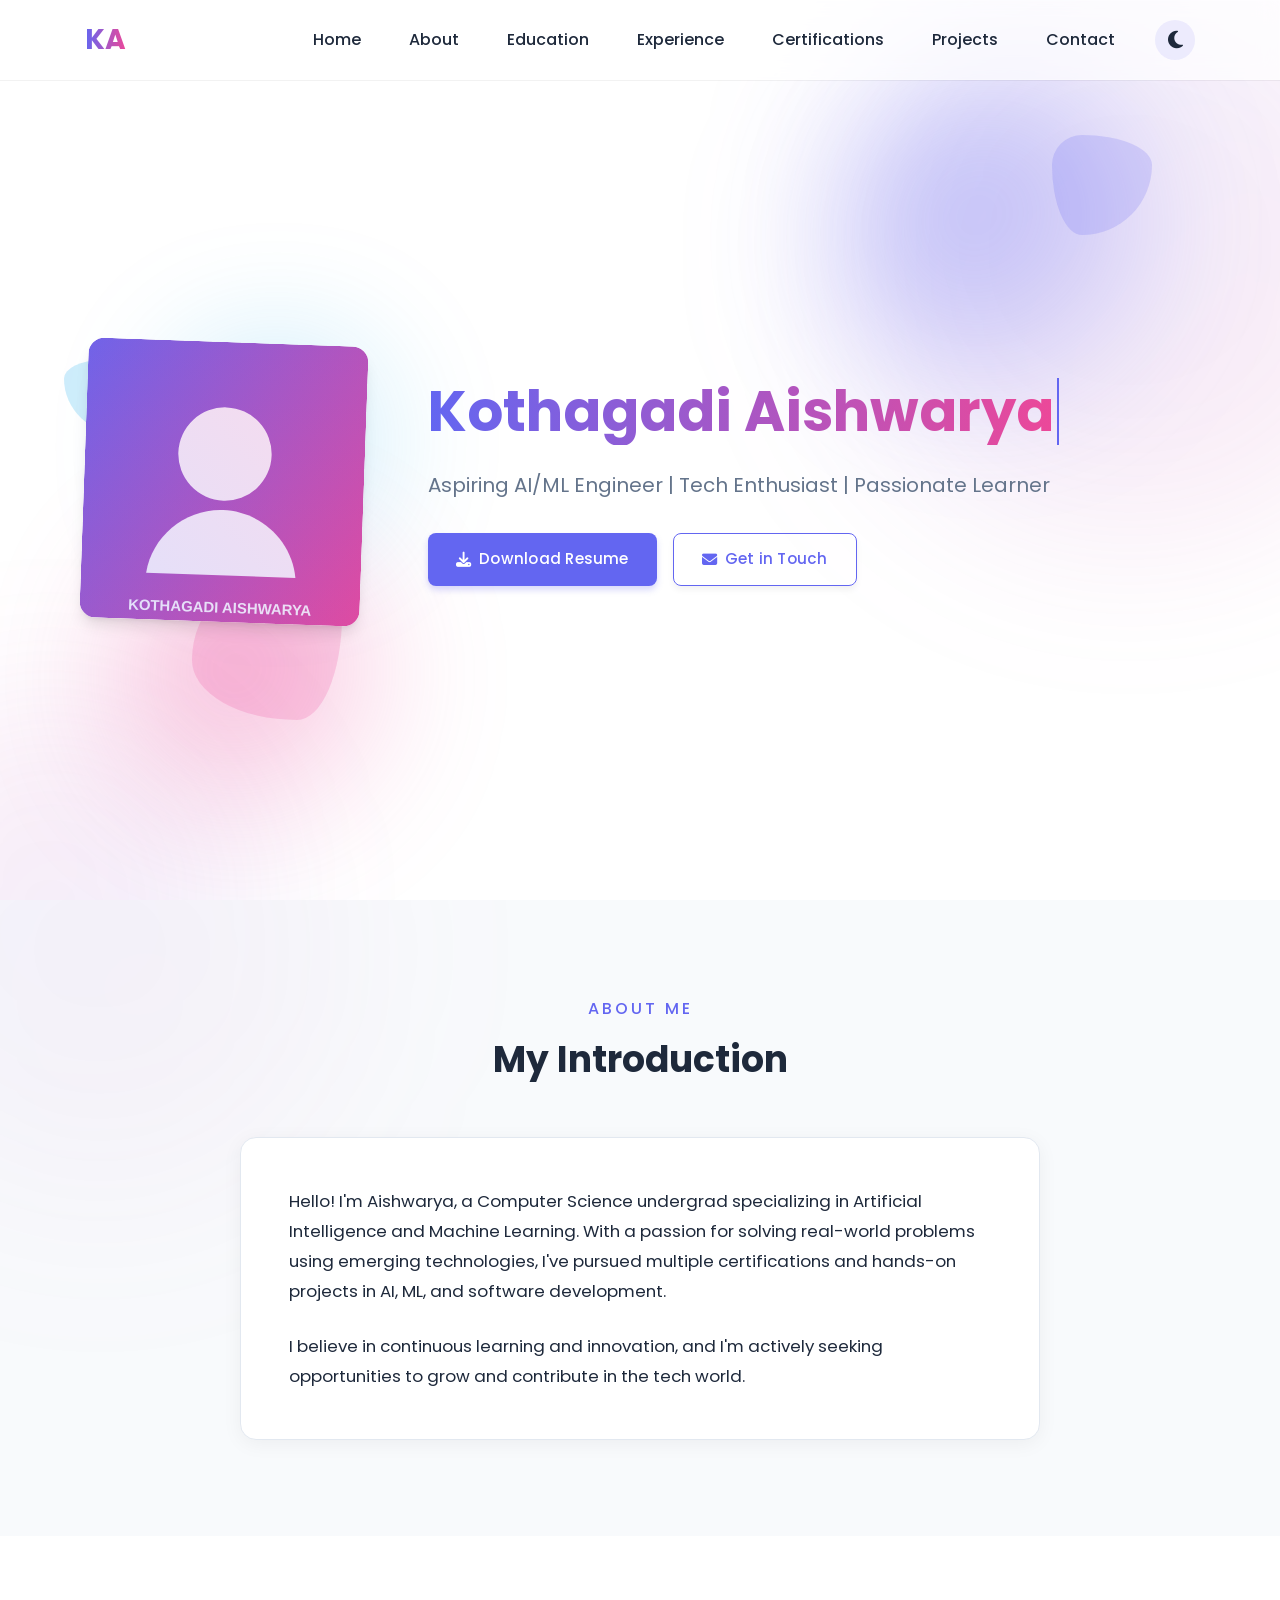
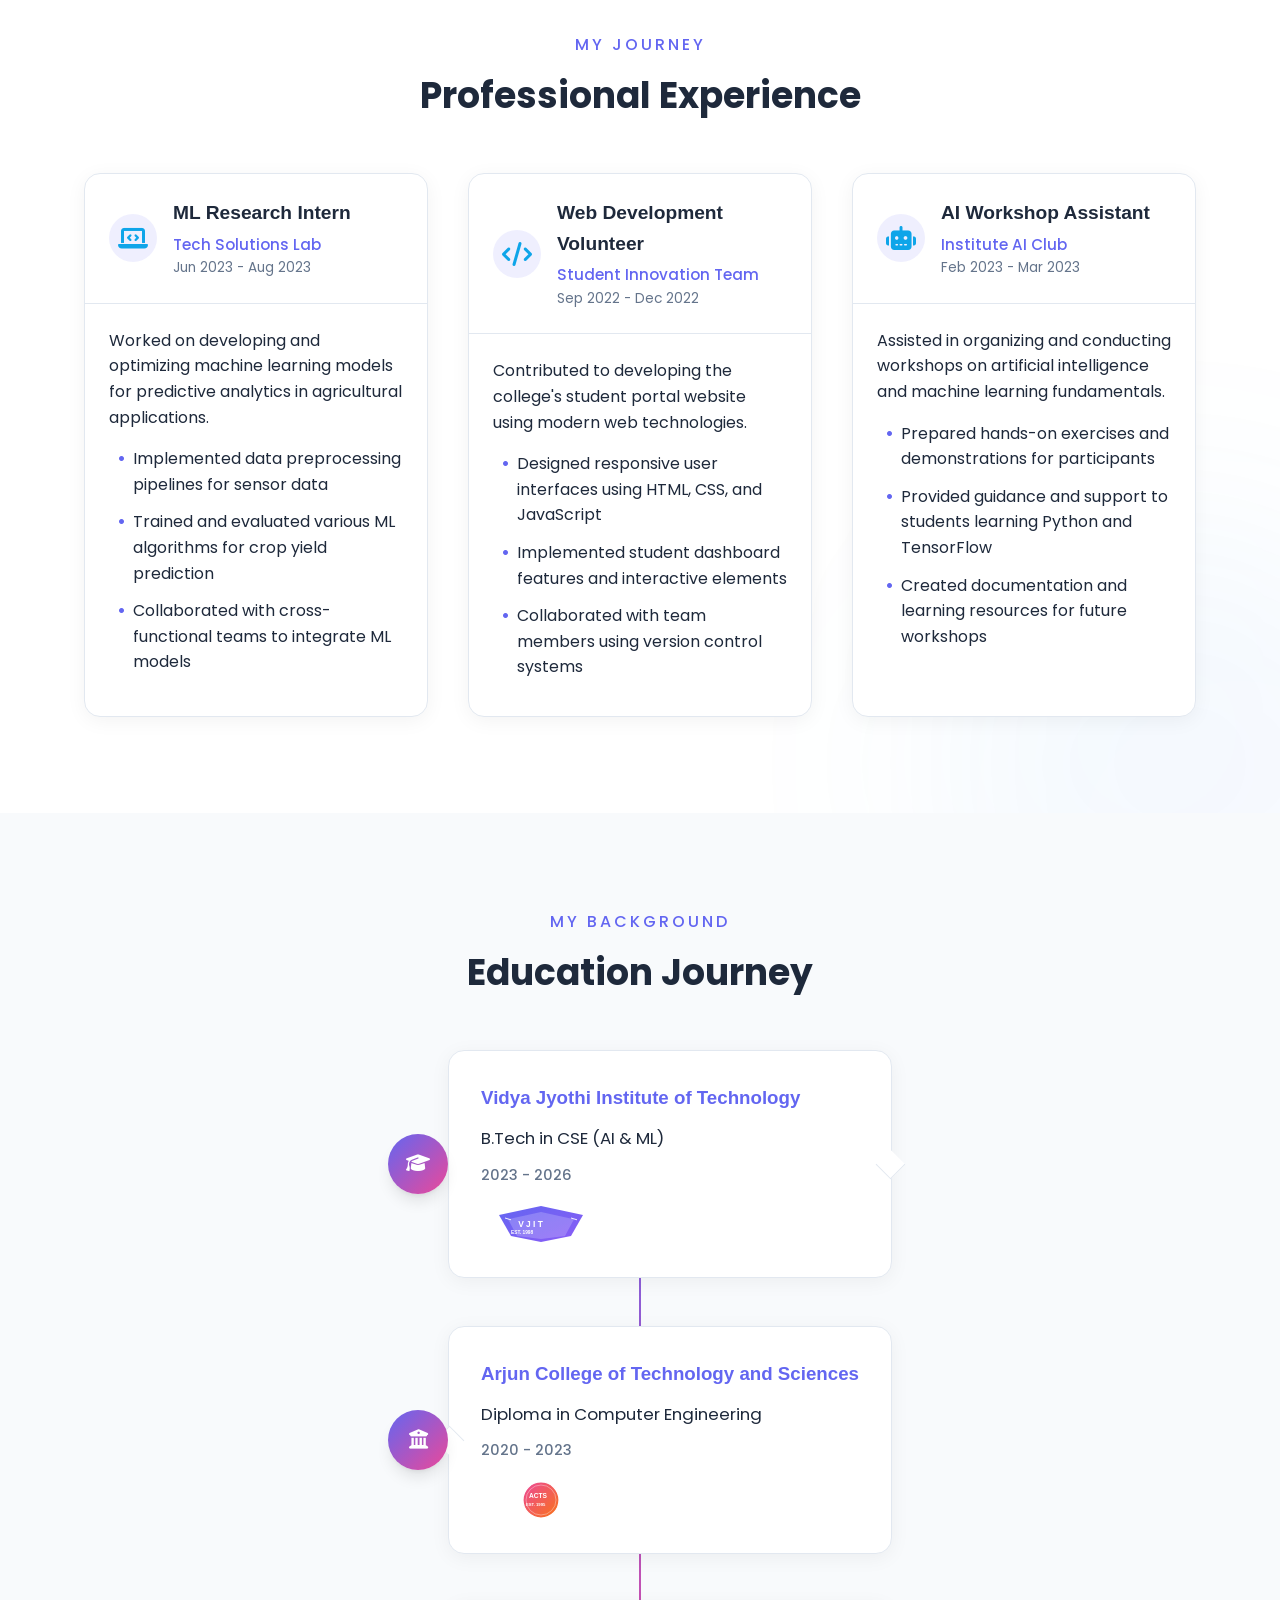
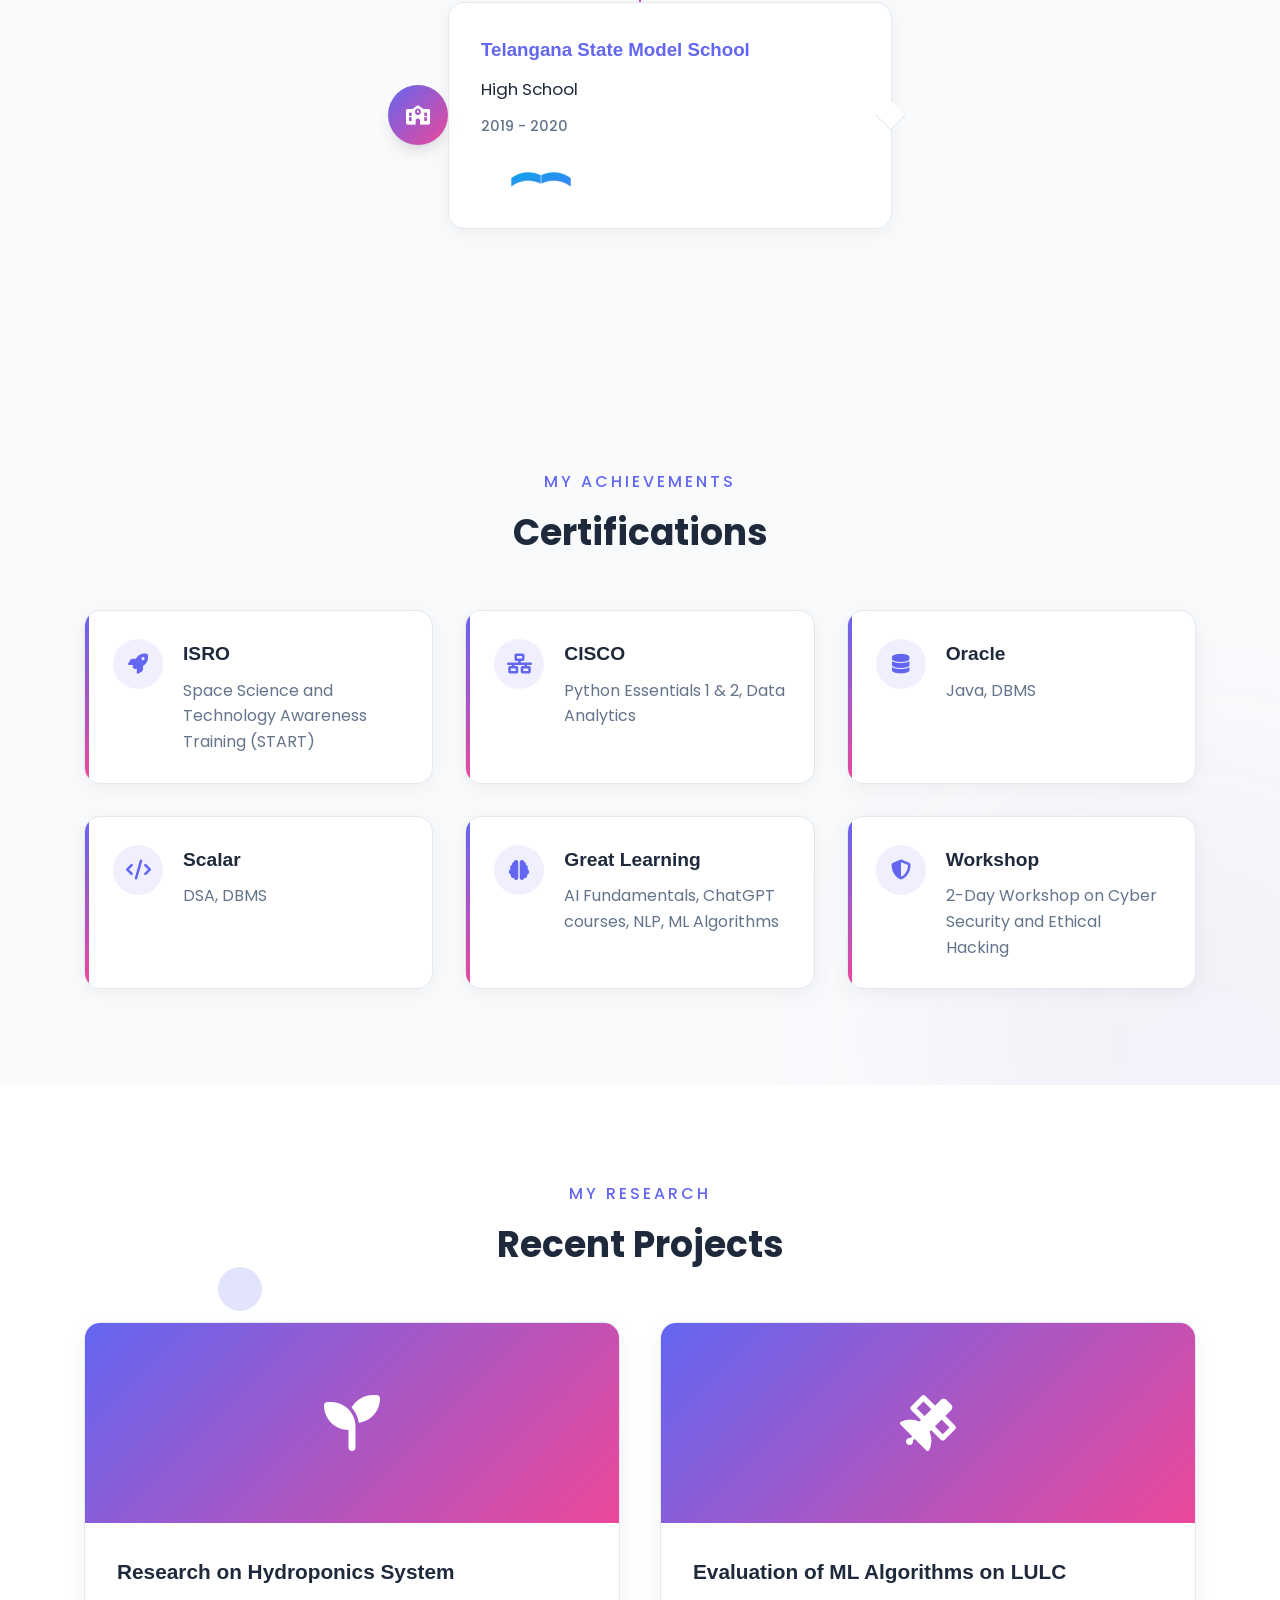
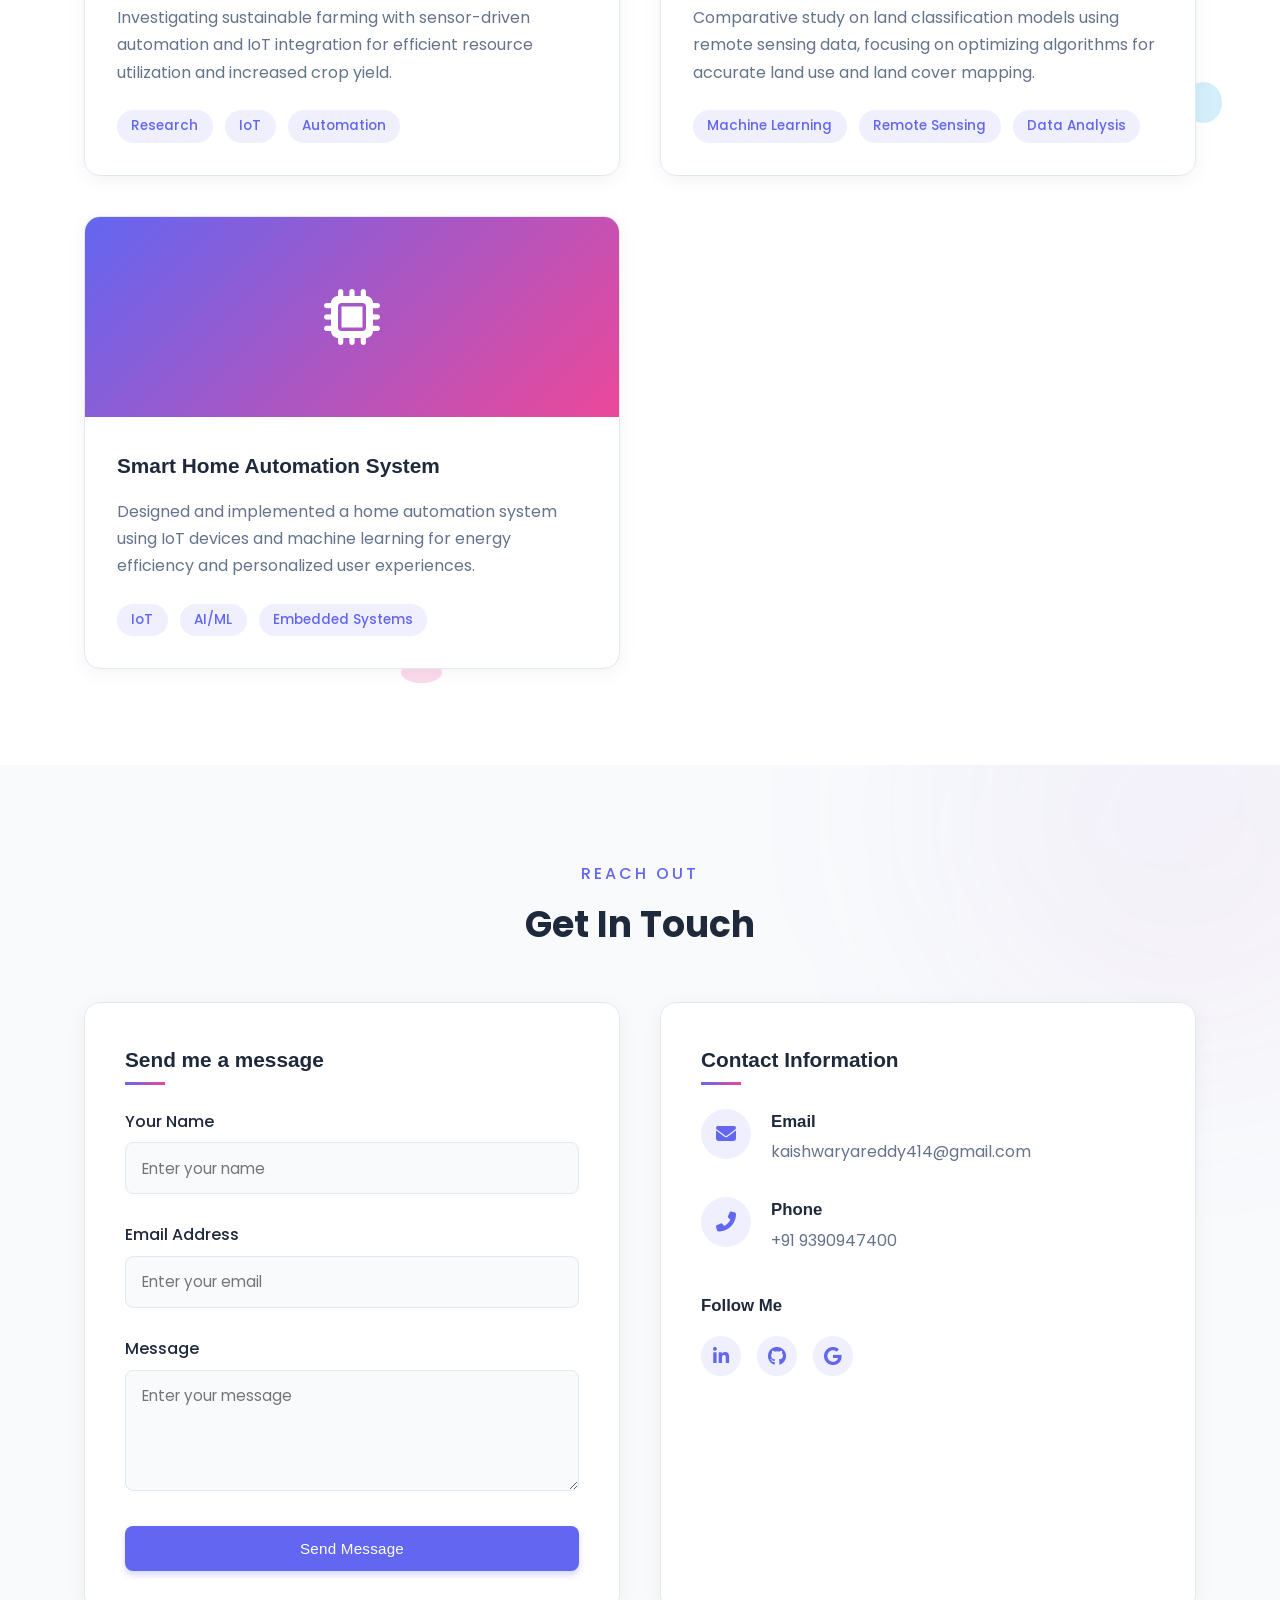
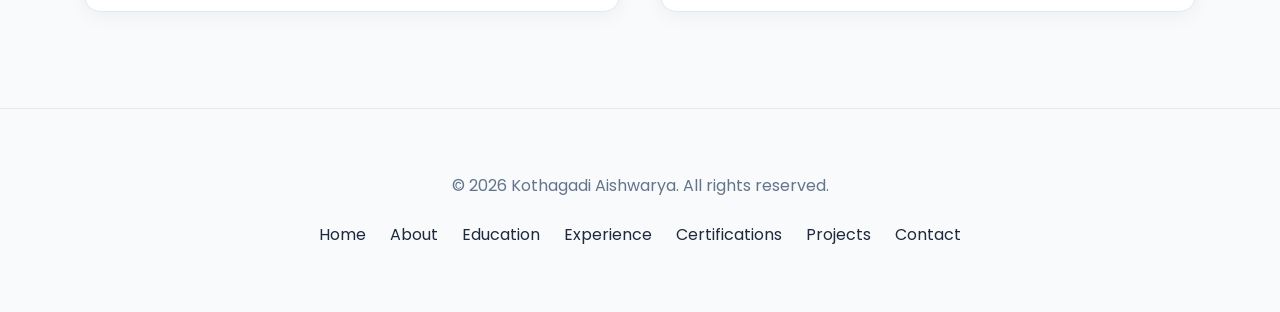
==== commit 3b20ecfe: "Enhance website appearance with animations and dynamic name display Adds typing animation for name, " ====
--- a/index.html
+++ b/index.html
@@ -43,13 +43,23 @@
 
   <!-- Home/Hero Section -->
   <section id="home" class="hero-section">
+    <!-- Animated background elements -->
+    <div class="bg-animation bg-animation-1"></div>
+    <div class="bg-animation bg-animation-2"></div>
+    <div class="bg-animation bg-animation-3"></div>
+    
+    <!-- Animated shapes -->
+    <div class="shape shape-1"></div>
+    <div class="shape shape-2"></div>
+    <div class="shape shape-3"></div>
+    
     <div class="container">
       <div class="hero-content">
-        <div class="hero-image">
+        <div class="hero-image float">
           <img src="images/profile-placeholder.svg" alt="Kothagadi Aishwarya">
         </div>
         <div class="hero-text fadeInUp">
-          <h1><span class="text-gradient">Kothagadi Aishwarya</span></h1>
+          <h1><span class="typing-text text-gradient" id="typing-name">Kothagadi Aishwarya</span></h1>
           <p class="tagline">Aspiring AI/ML Engineer | Tech Enthusiast | Passionate Learner</p>
           <div class="cta-buttons">
             <a href="#" class="btn btn-primary"><i class="fas fa-download"></i> Download Resume</a>
@@ -62,10 +72,14 @@
 
   <!-- About Section -->
   <section id="about" class="about-section">
+    <!-- Background animation -->
+    <div class="bg-animation bg-animation-3" style="left:60%; top:50%; width:250px; height:250px;"></div>
+    <div class="shape shape-2" style="top:20%; right:20%; width:80px; height:80px;"></div>
+    
     <div class="container">
       <span class="section-subtitle">About Me</span>
       <h2 class="section-title">My Introduction</h2>
-      <div class="about-content glass-card">
+      <div class="about-content glass-card pulse">
         <p>Hello! I'm Aishwarya, a Computer Science undergrad specializing in Artificial Intelligence and Machine Learning. With a passion for solving real-world problems using emerging technologies, I've pursued multiple certifications and hands-on projects in AI, ML, and software development.</p>
         <p>I believe in continuous learning and innovation, and I'm actively seeking opportunities to grow and contribute in the tech world.</p>
       </div>
--- a/enhanced-styles.css
+++ b/enhanced-styles.css
@@ -1111,6 +1111,169 @@
   animation: fadeInUp 0.6s ease forwards;
 }
 
+@keyframes float {
+  0% {
+    transform: translateY(0px);
+  }
+  50% {
+    transform: translateY(-10px);
+  }
+  100% {
+    transform: translateY(0px);
+  }
+}
+
+.float {
+  animation: float 4s ease-in-out infinite;
+}
+
+@keyframes pulse {
+  0% {
+    transform: scale(1);
+  }
+  50% {
+    transform: scale(1.05);
+  }
+  100% {
+    transform: scale(1);
+  }
+}
+
+.pulse {
+  animation: pulse 4s infinite;
+}
+
+@keyframes rotate {
+  from {
+    transform: rotate(0deg);
+  }
+  to {
+    transform: rotate(360deg);
+  }
+}
+
+.bg-animation {
+  position: absolute;
+  border-radius: 50%;
+  filter: blur(70px);
+  opacity: 0.5;
+  z-index: -1;
+  animation: float 10s ease-in-out infinite;
+}
+
+.bg-animation-1 {
+  top: 10%;
+  right: 10%;
+  width: 300px;
+  height: 300px;
+  background: linear-gradient(135deg, var(--gradient-start), rgba(99, 102, 241, 0.2));
+  animation-delay: 0s;
+}
+
+.bg-animation-2 {
+  bottom: 10%;
+  left: 10%;
+  width: 250px;
+  height: 250px;
+  background: linear-gradient(135deg, var(--gradient-end), rgba(236, 72, 153, 0.2));
+  animation-delay: 1s;
+}
+
+.bg-animation-3 {
+  top: 40%;
+  left: 15%;
+  width: 180px;
+  height: 180px;
+  background: linear-gradient(135deg, var(--accent-color), rgba(14, 165, 233, 0.2));
+  animation-delay: 2s;
+}
+
+/* Typing animation */
+.typing-text {
+  position: relative;
+  display: inline-block;
+  font-weight: 700;
+}
+
+.typing-text::after {
+  content: '';
+  position: absolute;
+  right: -5px;
+  top: 0;
+  height: 100%;
+  width: 2px;
+  background-color: var(--primary-color);
+  animation: blink 0.8s step-end infinite;
+}
+
+@keyframes blink {
+  from, to { opacity: 1; }
+  50% { opacity: 0; }
+}
+
+/* Animated background shapes */
+.shape {
+  position: absolute;
+  z-index: -1;
+  opacity: 0.2;
+}
+
+.shape-1 {
+  top: 15%;
+  right: 10%;
+  width: 100px;
+  height: 100px;
+  border-radius: 30% 70% 70% 30% / 30% 30% 70% 70%;
+  background: var(--primary-color);
+  animation: morph 8s linear infinite alternate;
+}
+
+.shape-2 {
+  bottom: 20%;
+  left: 15%;
+  width: 150px;
+  height: 150px;
+  border-radius: 60% 40% 30% 70% / 60% 30% 70% 40%;
+  background: var(--secondary-color);
+  animation: morph 10s linear infinite alternate;
+  animation-delay: 2s;
+}
+
+.shape-3 {
+  top: 40%;
+  left: 5%;
+  width: 75px;
+  height: 75px;
+  border-radius: 50% 50% 20% 80% / 25% 80% 20% 75%;
+  background: var(--accent-color);
+  animation: morph 12s linear infinite alternate;
+  animation-delay: 4s;
+}
+
+@keyframes morph {
+  0% {
+    border-radius: 30% 70% 70% 30% / 30% 30% 70% 70%;
+  }
+  25% {
+    border-radius: 58% 42% 75% 25% / 76% 46% 54% 24%;
+  }
+  50% {
+    border-radius: 50% 50% 20% 80% / 25% 80% 20% 75%;
+  }
+  75% {
+    border-radius: 67% 33% 47% 53% / 37% 20% 80% 63%;
+  }
+  100% {
+    border-radius: 39% 61% 47% 53% / 37% 35% 65% 63%;
+  }
+}
+
+/* Card hover animations */
+.timeline-card:hover, .experience-card:hover, .cert-card:hover, .project-card:hover {
+  transform: translateY(-8px) scale(1.01);
+  box-shadow: var(--box-shadow-hover);
+}
+
 /* Responsive Styles */
 @media (max-width: 992px) {
   .section-title {
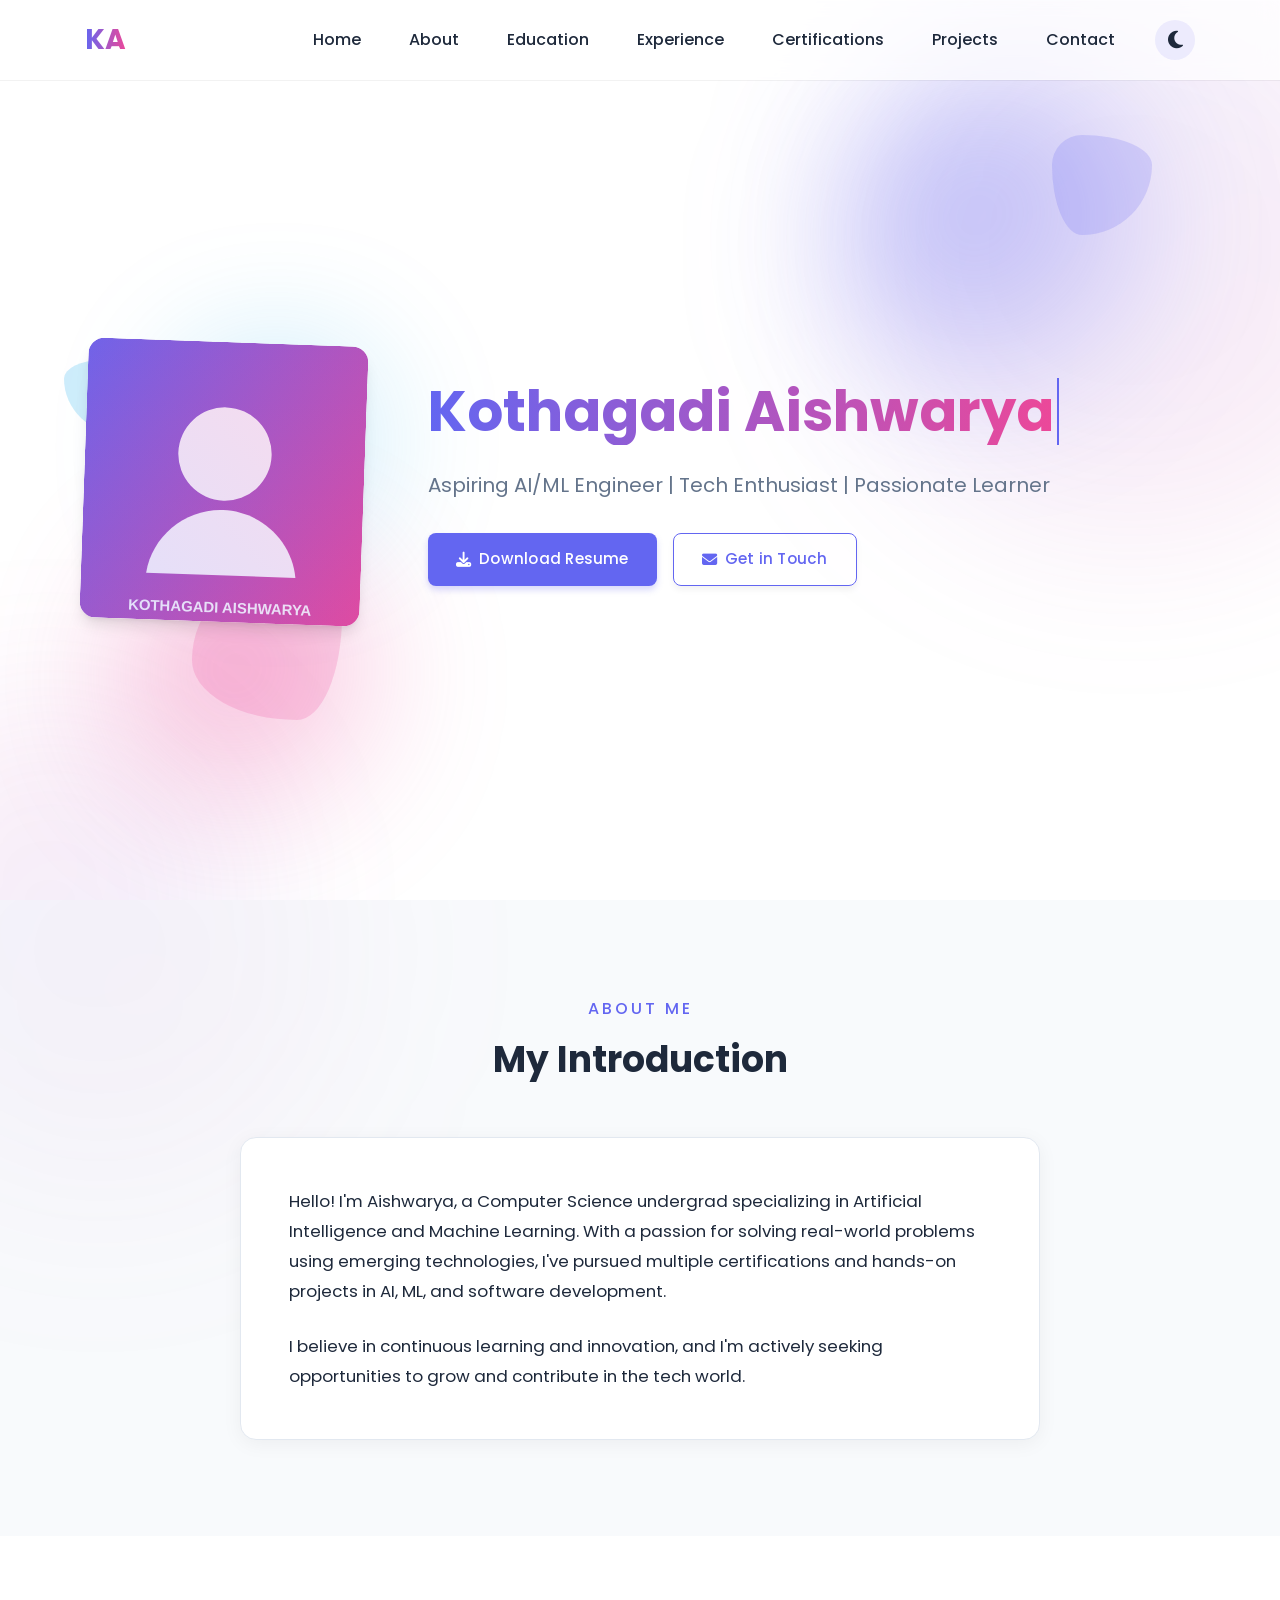
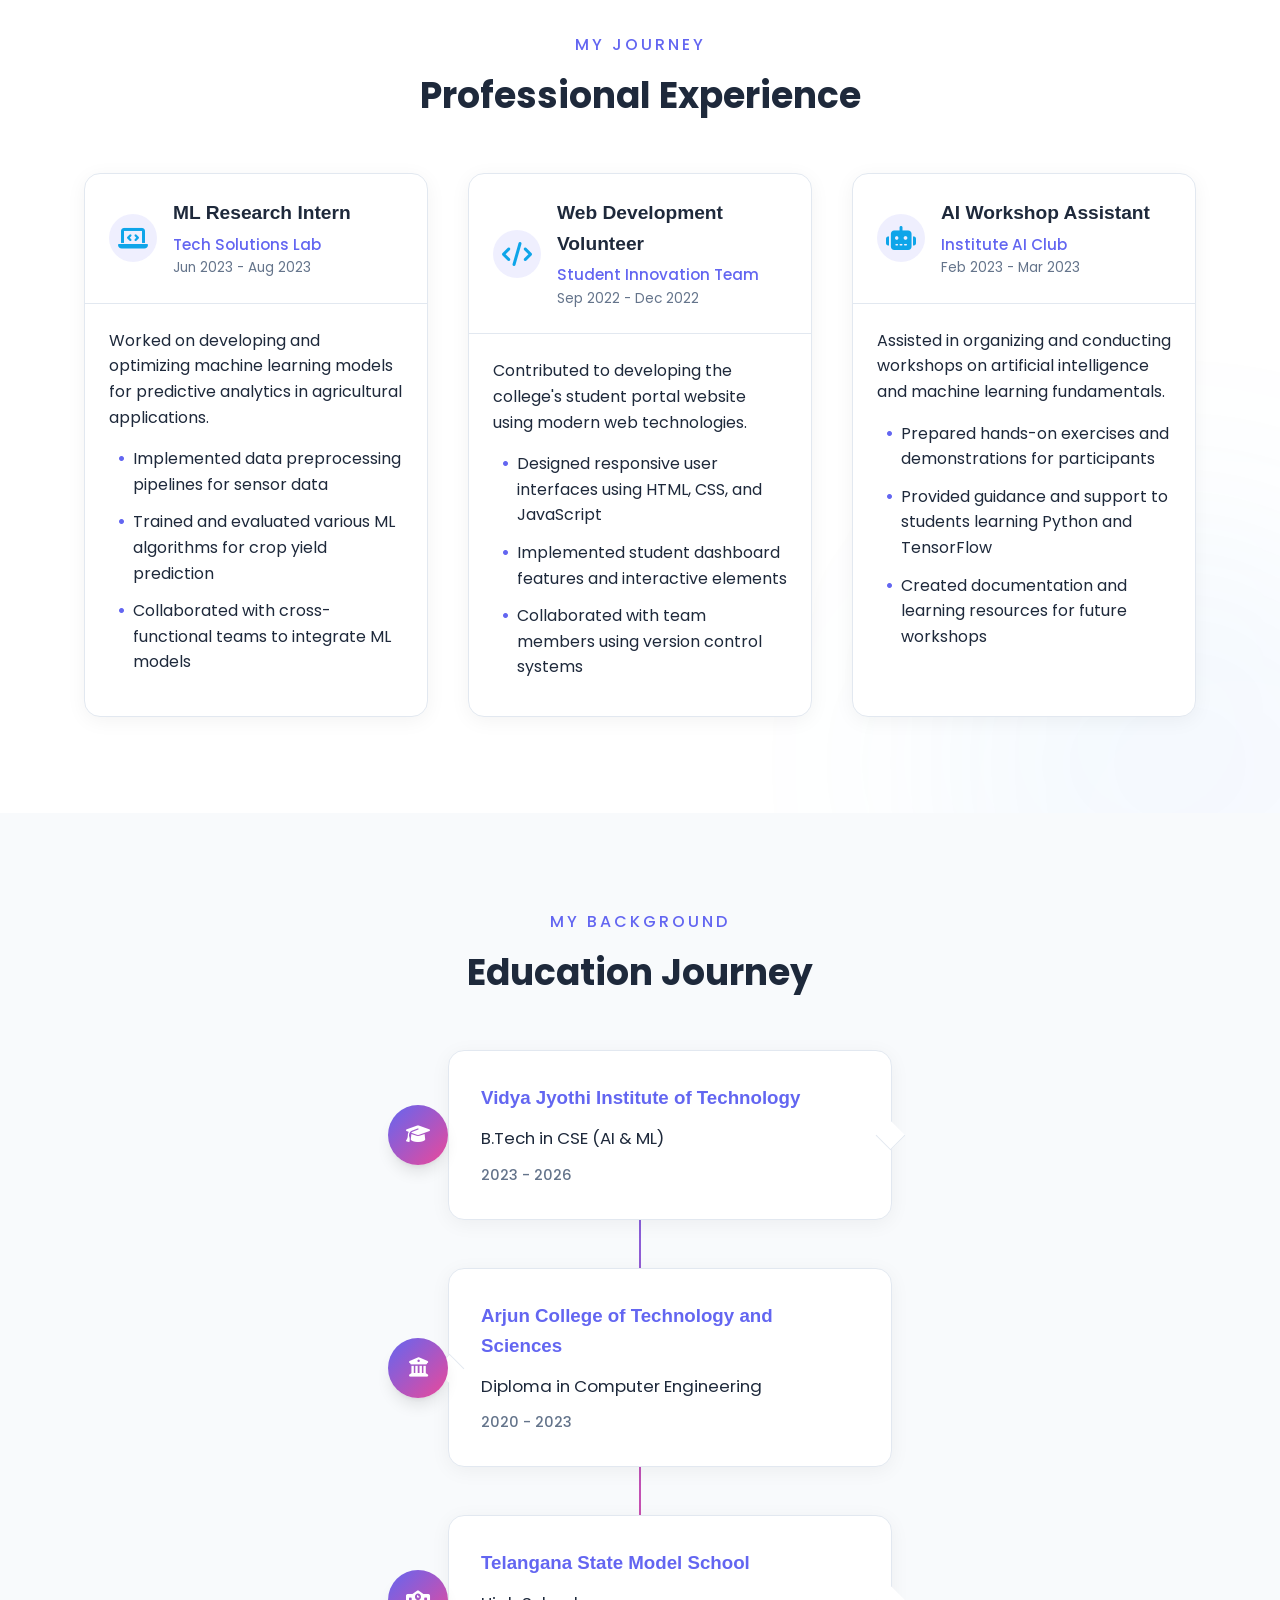
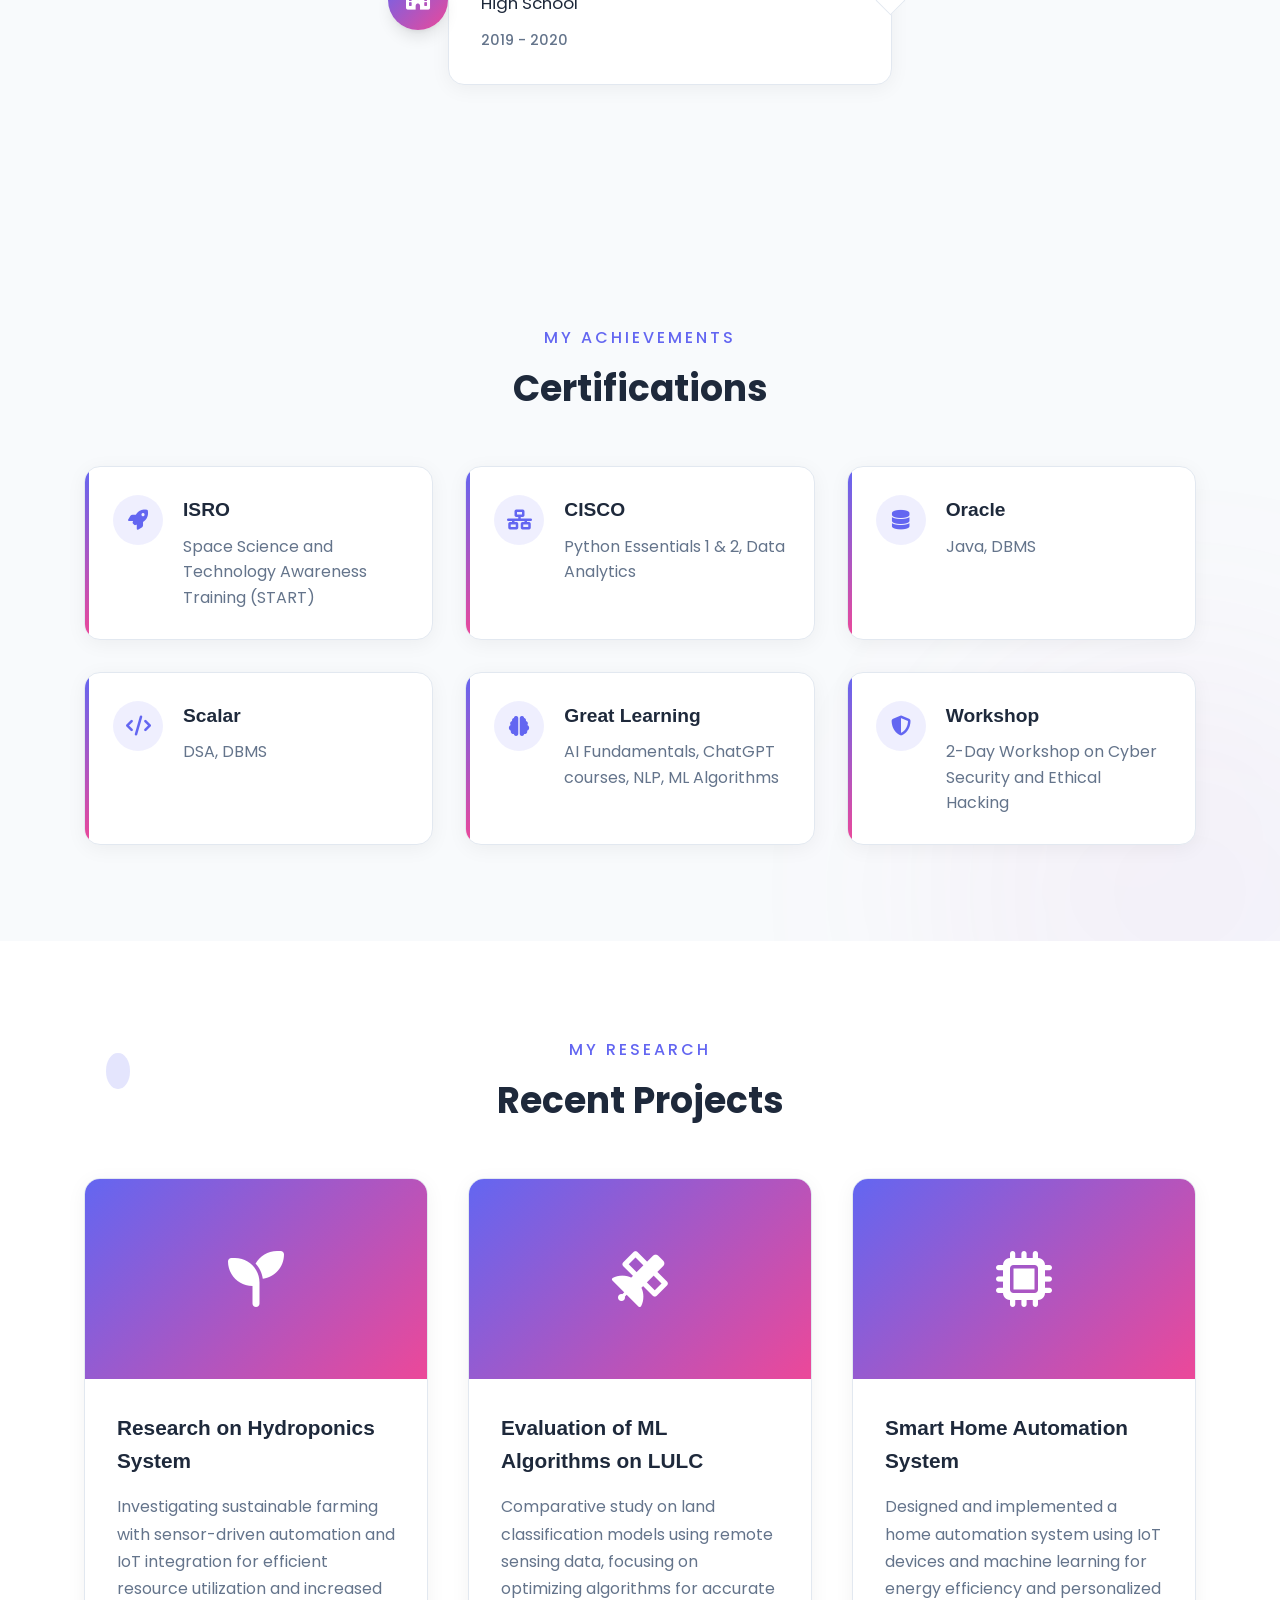
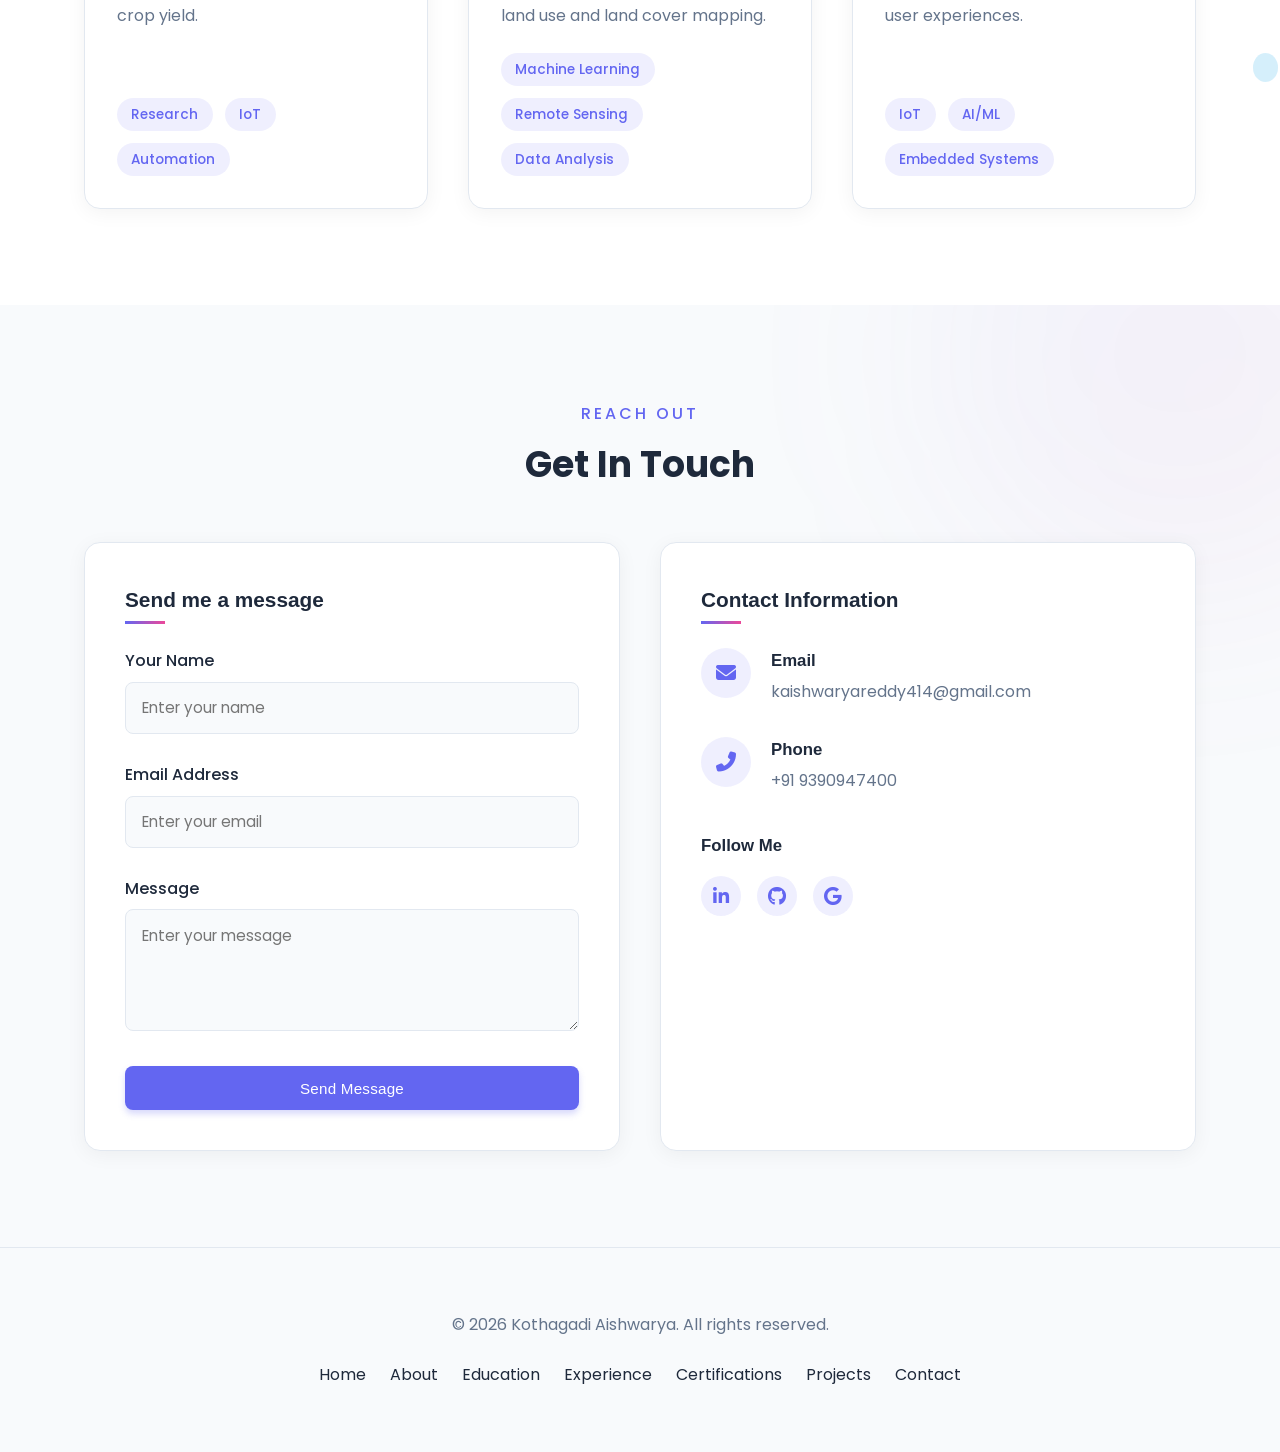
==== commit 1f16507c: "Improve website appearance and user experience across different devices Refactor CSS and JS to enhan" ====
--- a/index.html
+++ b/index.html
@@ -160,6 +160,10 @@
 
   <!-- Education Section -->
   <section id="education" class="education-section">
+    <!-- Background animations -->
+    <div class="bg-animation bg-animation-2" style="top:60%; right:70%; width:200px; height:200px;"></div>
+    <div class="shape shape-1" style="bottom:20%; right:15%;"></div>
+    
     <div class="container">
       <span class="section-subtitle">My Background</span>
       <h2 class="section-title">Education Journey</h2>
@@ -170,10 +174,14 @@
               <i class="fas fa-graduation-cap"></i>
             </div>
             <div class="timeline-card">
-              <h3>Vidya Jyothi Institute of Technology</h3>
-              <p>B.Tech in CSE (AI & ML)</p>
-              <span class="date">2023 - 2026</span>
-              <img src="images/vjit-logo.svg" alt="VJIT Logo" class="college-logo">
+              <div class="education-content">
+                <h3>Vidya Jyothi Institute of Technology</h3>
+                <p>B.Tech in CSE (AI & ML)</p>
+                <span class="date">2023 - 2026</span>
+              </div>
+              <div class="logo-container">
+                <img src="images/vjit-logo.svg" alt="VJIT Logo" class="college-logo">
+              </div>
             </div>
           </div>
         </div>
@@ -183,10 +191,14 @@
               <i class="fas fa-university"></i>
             </div>
             <div class="timeline-card">
-              <h3>Arjun College of Technology and Sciences</h3>
-              <p>Diploma in Computer Engineering</p>
-              <span class="date">2020 - 2023</span>
-              <img src="images/arjun-college-logo.svg" alt="Arjun College Logo" class="college-logo">
+              <div class="education-content">
+                <h3>Arjun College of Technology and Sciences</h3>
+                <p>Diploma in Computer Engineering</p>
+                <span class="date">2020 - 2023</span>
+              </div>
+              <div class="logo-container">
+                <img src="images/arjun-college-logo.svg" alt="Arjun College Logo" class="college-logo">
+              </div>
             </div>
           </div>
         </div>
@@ -196,10 +208,14 @@
               <i class="fas fa-school"></i>
             </div>
             <div class="timeline-card">
-              <h3>Telangana State Model School</h3>
-              <p>High School</p>
-              <span class="date">2019 - 2020</span>
-              <img src="images/tsms-logo.svg" alt="TSMS Logo" class="college-logo">
+              <div class="education-content">
+                <h3>Telangana State Model School</h3>
+                <p>High School</p>
+                <span class="date">2019 - 2020</span>
+              </div>
+              <div class="logo-container">
+                <img src="images/tsms-logo.svg" alt="TSMS Logo" class="college-logo">
+              </div>
             </div>
           </div>
         </div>
--- a/enhanced-styles.css
+++ b/enhanced-styles.css
@@ -695,11 +695,36 @@
   font-weight: 500;
 }
 
+.timeline-card {
+  display: flex;
+  flex-direction: row;
+  align-items: center;
+  justify-content: space-between;
+  flex-wrap: wrap;
+}
+
+.education-content {
+  flex: 1;
+  min-width: 200px;
+}
+
+.logo-container {
+  display: flex;
+  justify-content: center;
+  align-items: center;
+  padding-left: 1rem;
+}
+
 .college-logo {
   max-width: 120px;
   height: auto;
-  margin-top: 1rem;
+  margin-top: 0.5rem;
   display: block;
+  transition: transform 0.3s ease;
+}
+
+.college-logo:hover {
+  transform: scale(1.05);
 }
 
 /* Certifications Section */
@@ -784,7 +809,7 @@
 /* Projects Section */
 .projects-grid {
   display: grid;
-  grid-template-columns: repeat(auto-fill, minmax(380px, 1fr));
+  grid-template-columns: repeat(auto-fill, minmax(320px, 1fr));
   gap: 2.5rem;
 }
 
@@ -1288,6 +1313,7 @@
     grid-template-columns: 1fr;
   }
   
+  /* Fix timeline for tablet view */
   .timeline-container::before {
     left: 60px;
   }
@@ -1301,22 +1327,46 @@
     justify-content: flex-start;
   }
   
-  .timeline-item:nth-child(even) .timeline-card::before {
-    left: -10px;
-    border-bottom: none;
-    border-right: none;
-  }
-  
+  .timeline-item:nth-child(even) .timeline-card::before,
   .timeline-item:nth-child(odd) .timeline-card::before {
     left: -10px;
     border-bottom: none;
     border-right: none;
   }
+  
+  /* Adjust background animations */
+  .bg-animation {
+    opacity: 0.3;
+  }
+  
+  .bg-animation-1 {
+    width: 200px;
+    height: 200px;
+  }
+  
+  .bg-animation-2 {
+    width: 180px;
+    height: 180px;
+  }
+  
+  .bg-animation-3 {
+    width: 150px;
+    height: 150px;
+  }
+  
+  /* Adjust shapes for tablet */
+  .shape {
+    opacity: 0.15;
+  }
 }
 
 @media (max-width: 768px) {  
   section {
     padding: 4rem 0;
+  }
+  
+  .hero-section {
+    padding: 8rem 0 4rem;
   }
   
   .hero-content {
@@ -1331,12 +1381,15 @@
   
   .hero-image {
     margin: 0 auto;
+    width: 220px;
+    height: 220px;
   }
   
   .cta-buttons {
     justify-content: center;
   }
   
+  /* Fix mobile menu */
   .menu-toggle {
     display: flex;
   }
@@ -1372,14 +1425,71 @@
     font-size: 1.2rem;
   }
   
+  /* Single column layouts for mobile */
   .cert-grid, .projects-grid, .experience-container {
     grid-template-columns: 1fr;
   }
+  
+  /* Improve education timeline for mobile */
+  .timeline-card {
+    flex-direction: column;
+  }
+  
+  .education-content {
+    width: 100%;
+    margin-bottom: 1rem;
+  }
+  
+  .logo-container {
+    width: 100%;
+    padding-left: 0;
+    border-top: 1px solid var(--border-color);
+    padding-top: 1rem;
+  }
+  
+  .college-logo {
+    max-width: 100px;
+    margin: 0.5rem auto;
+    display: block;
+  }
+  
+  /* Adjust about section */
+  .about-content {
+    padding: 2rem;
+  }
+  
+  /* Adjust background animations */
+  .bg-animation {
+    opacity: 0.2;
+    filter: blur(50px);
+  }
+  
+  /* Reduce particle count on mobile */
+  .shape:nth-child(odd) {
+    display: none;
+  }
 }
 
 @media (max-width: 480px) {
+  section {
+    padding: 3rem 0;
+  }
+  
+  .container {
+    width: 95%;
+    padding: 0 10px;
+  }
+  
   .hero-text h1 {
-    font-size: 2rem;
+    font-size: 1.8rem;
+  }
+  
+  .typing-text::after {
+    height: 80%;
+  }
+  
+  .tagline {
+    font-size: 1rem;
   }
   
   .cta-buttons {
@@ -1389,5 +1499,81 @@
   
   .section-title {
     font-size: 1.75rem;
+    margin-bottom: 2.5rem;
+  }
+  
+  .section-subtitle {
+    font-size: 0.85rem;
+  }
+  
+  /* Fix timeline for mobile */
+  .timeline-card {
+    padding: 1.5rem;
+  }
+  
+  .timeline-item {
+    margin-bottom: 2rem;
+  }
+  
+  .icon-box {
+    width: 50px;
+    height: 50px;
+    font-size: 1rem;
+  }
+  
+  /* Fix forms on mobile */
+  .contact-form, .contact-info {
+    padding: 1.5rem;
+  }
+  
+  .form-group {
+    margin-bottom: 1.25rem;
+  }
+  
+  /* Reduce size of project cards */
+  .project-header {
+    height: 150px;
+    font-size: 2.5rem;
+  }
+  
+  .project-body {
+    padding: 1.5rem;
+  }
+  
+  /* Improve experience cards */
+  .experience-header {
+    padding: 1.25rem;
+  }
+  
+  .experience-body {
+    padding: 1.25rem;
+  }
+  
+  .experience-icon {
+    width: 40px;
+    height: 40px;
+  }
+  
+  /* Reduce animation opacity on mobile */
+  .bg-animation {
+    opacity: 0.15;
+  }
+  
+  /* Hide some shapes on small mobiles */
+  .shape-3 {
+    display: none;
+  }
+  
+  /* Footer adjustments */
+  .footer-links {
+    gap: 1rem;
+    font-size: 0.9rem;
+  }
+  
+  /* Adjust back to top button */
+  .back-to-top {
+    right: 20px;
+    width: 40px;
+    height: 40px;
   }
 }
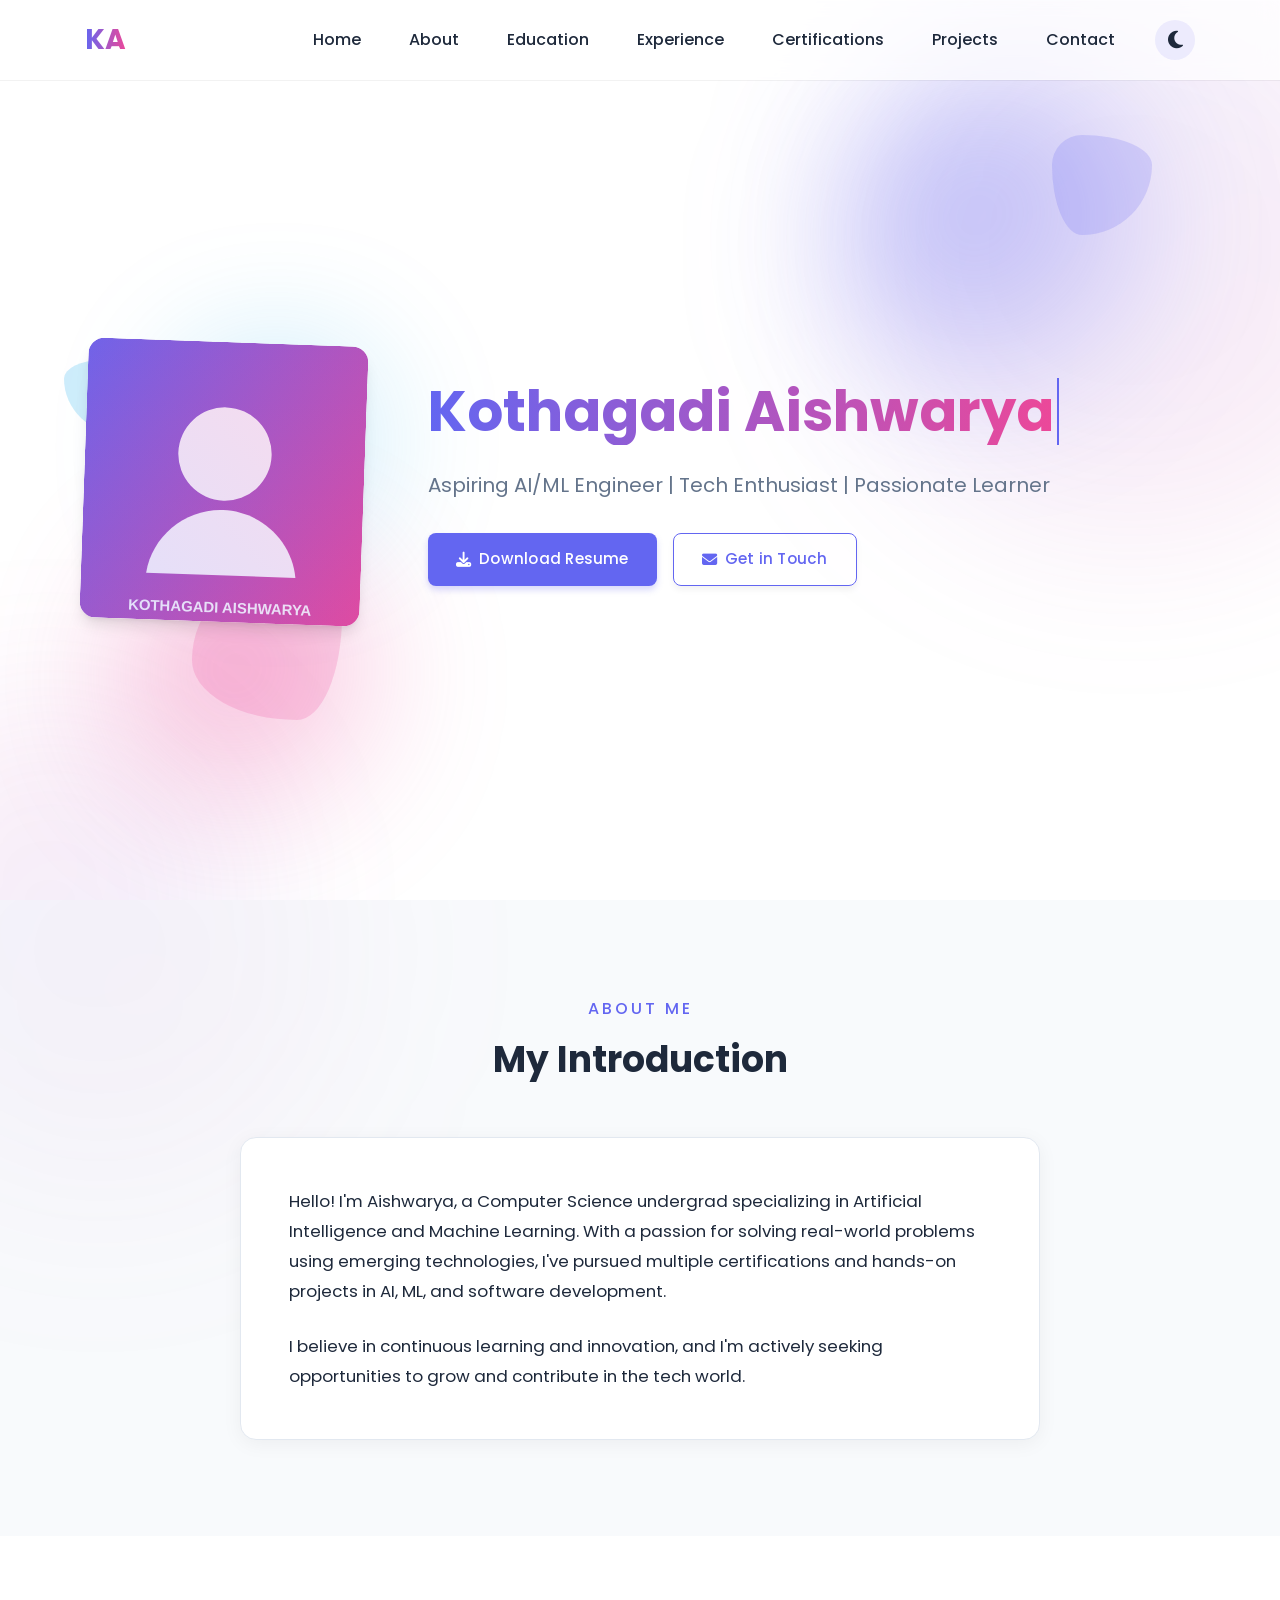
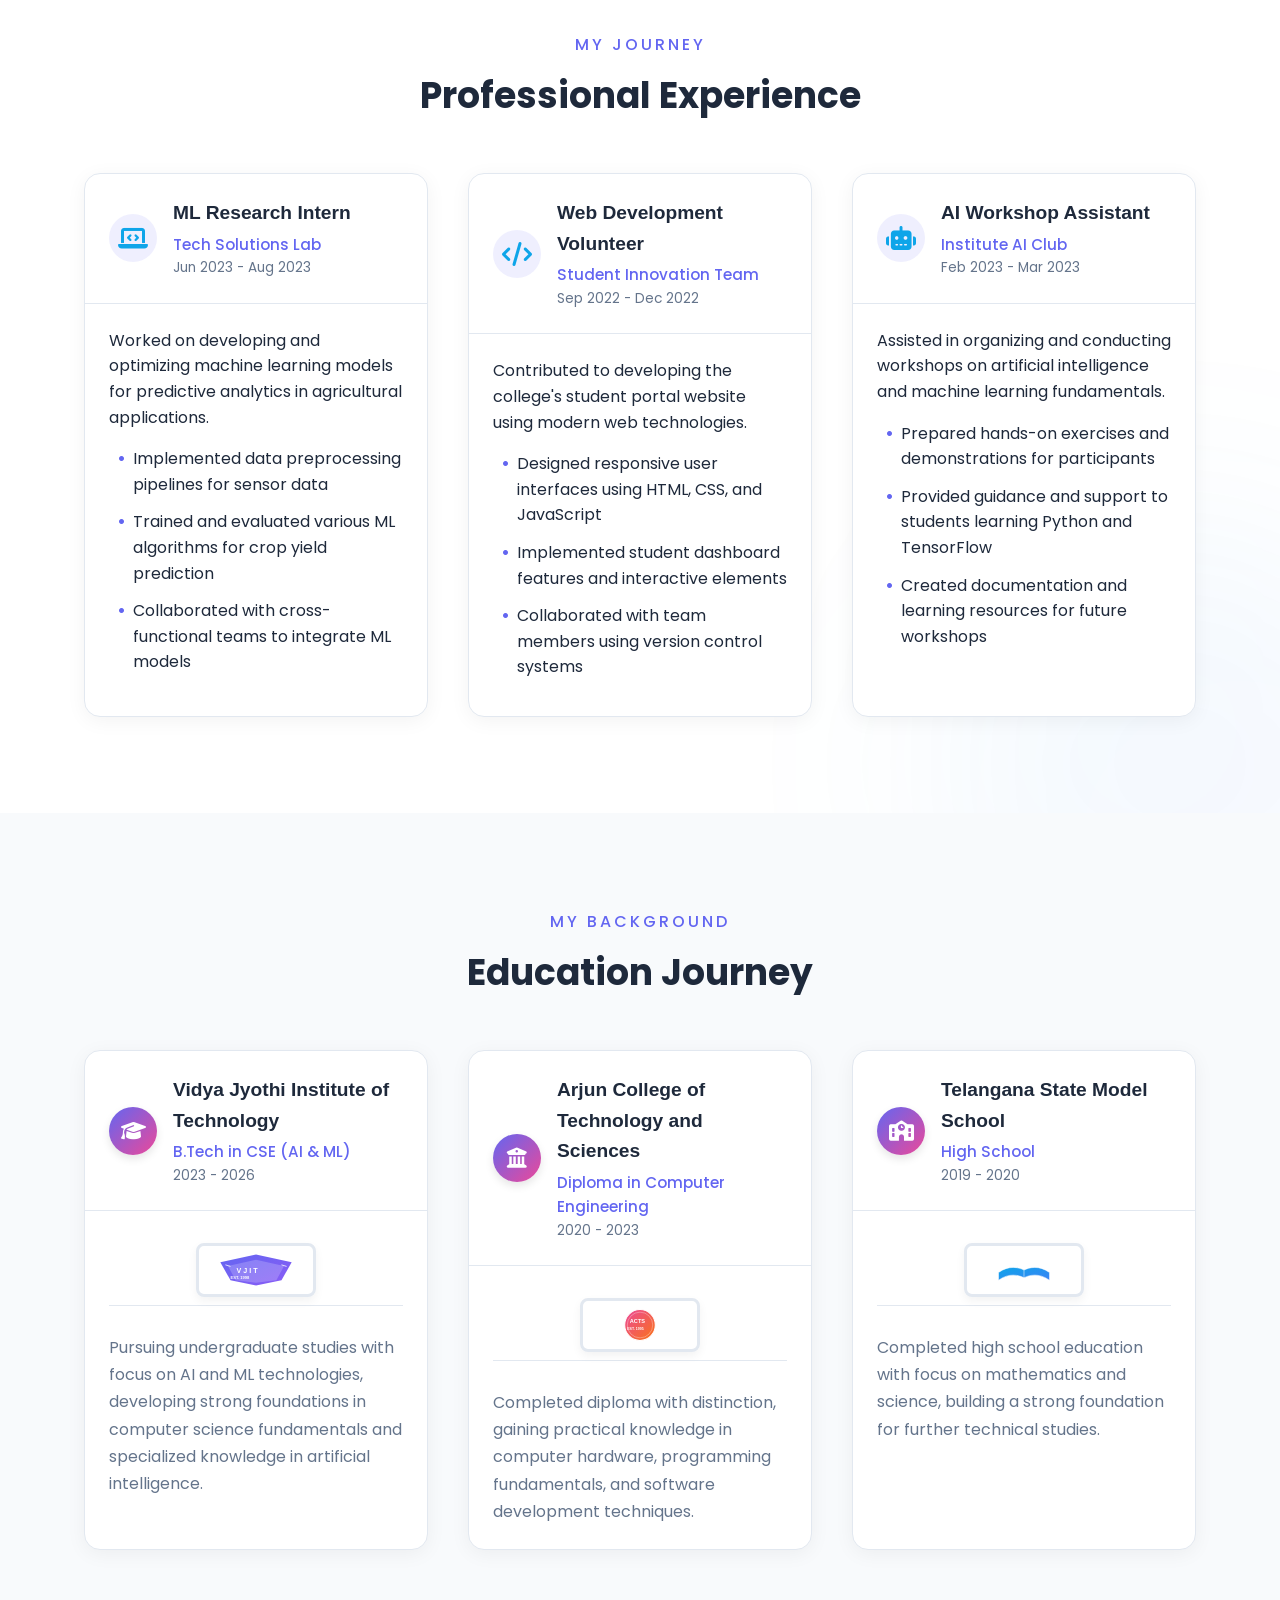
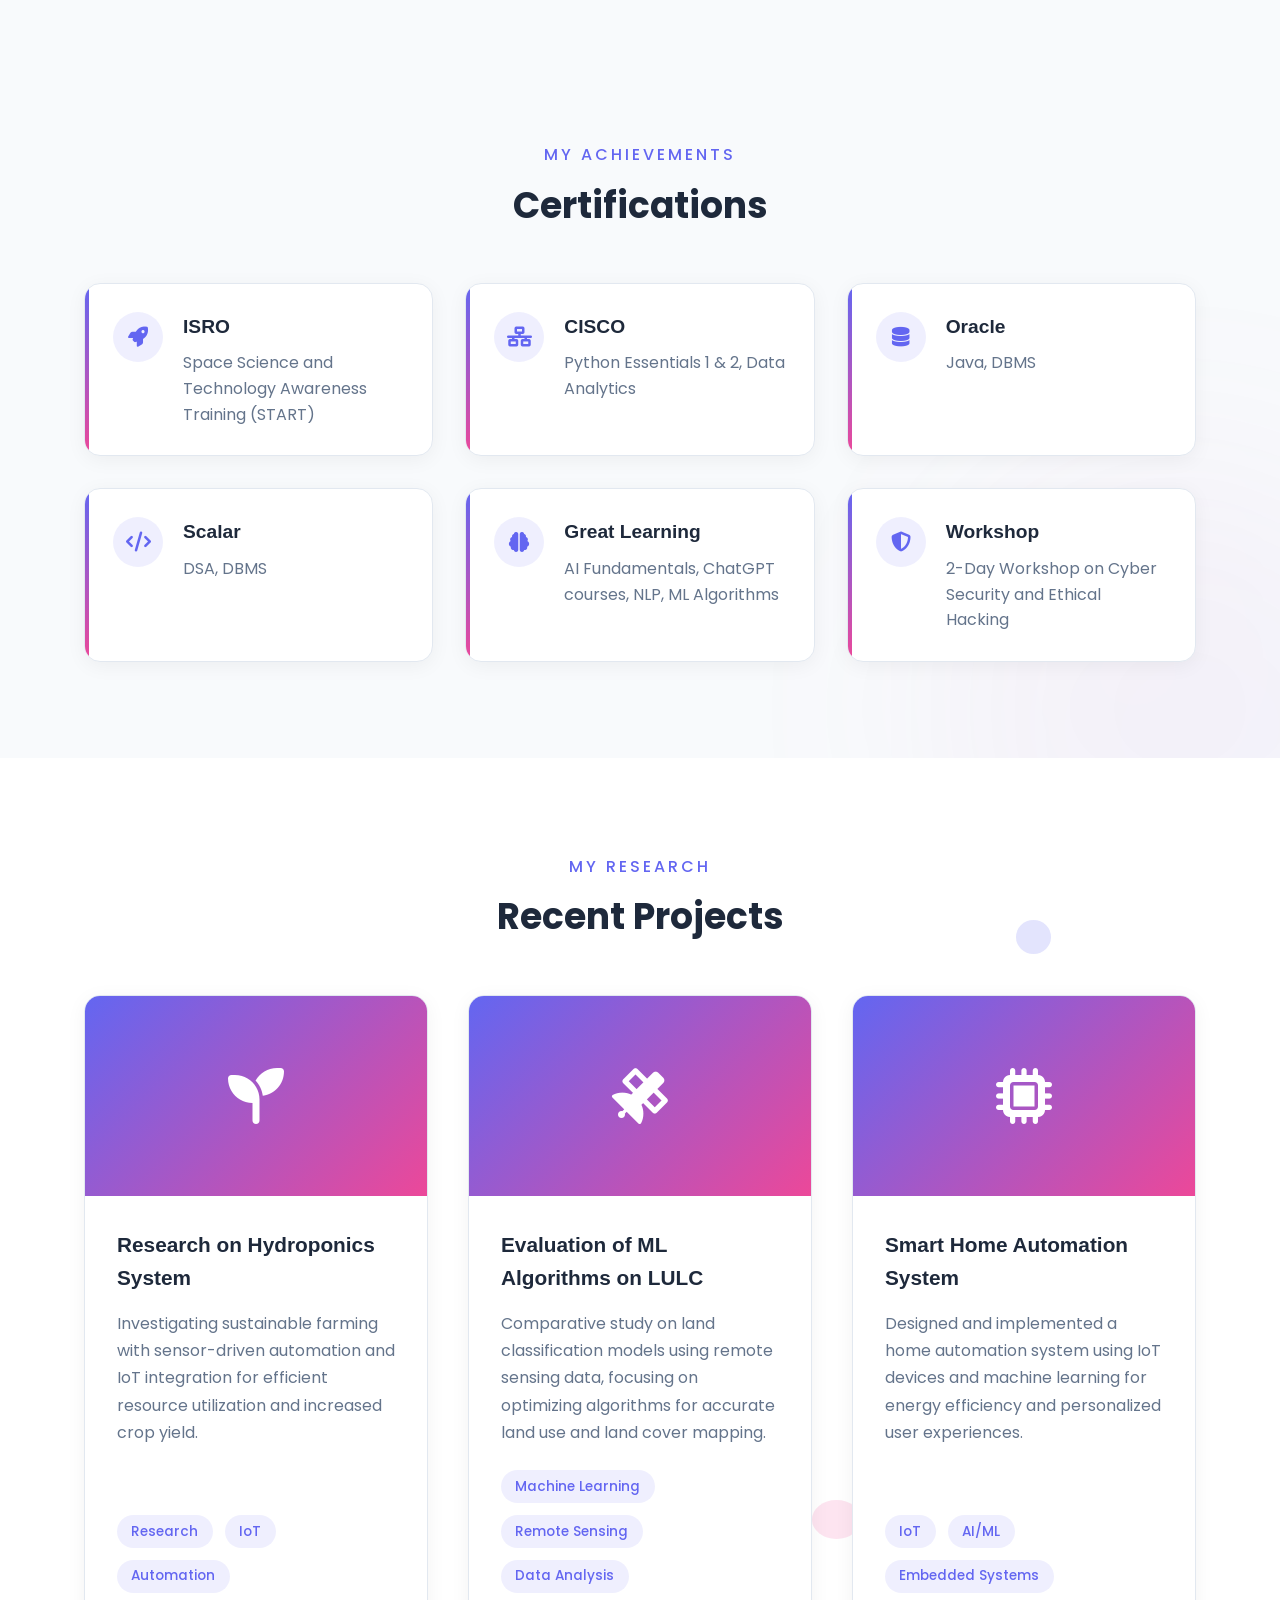
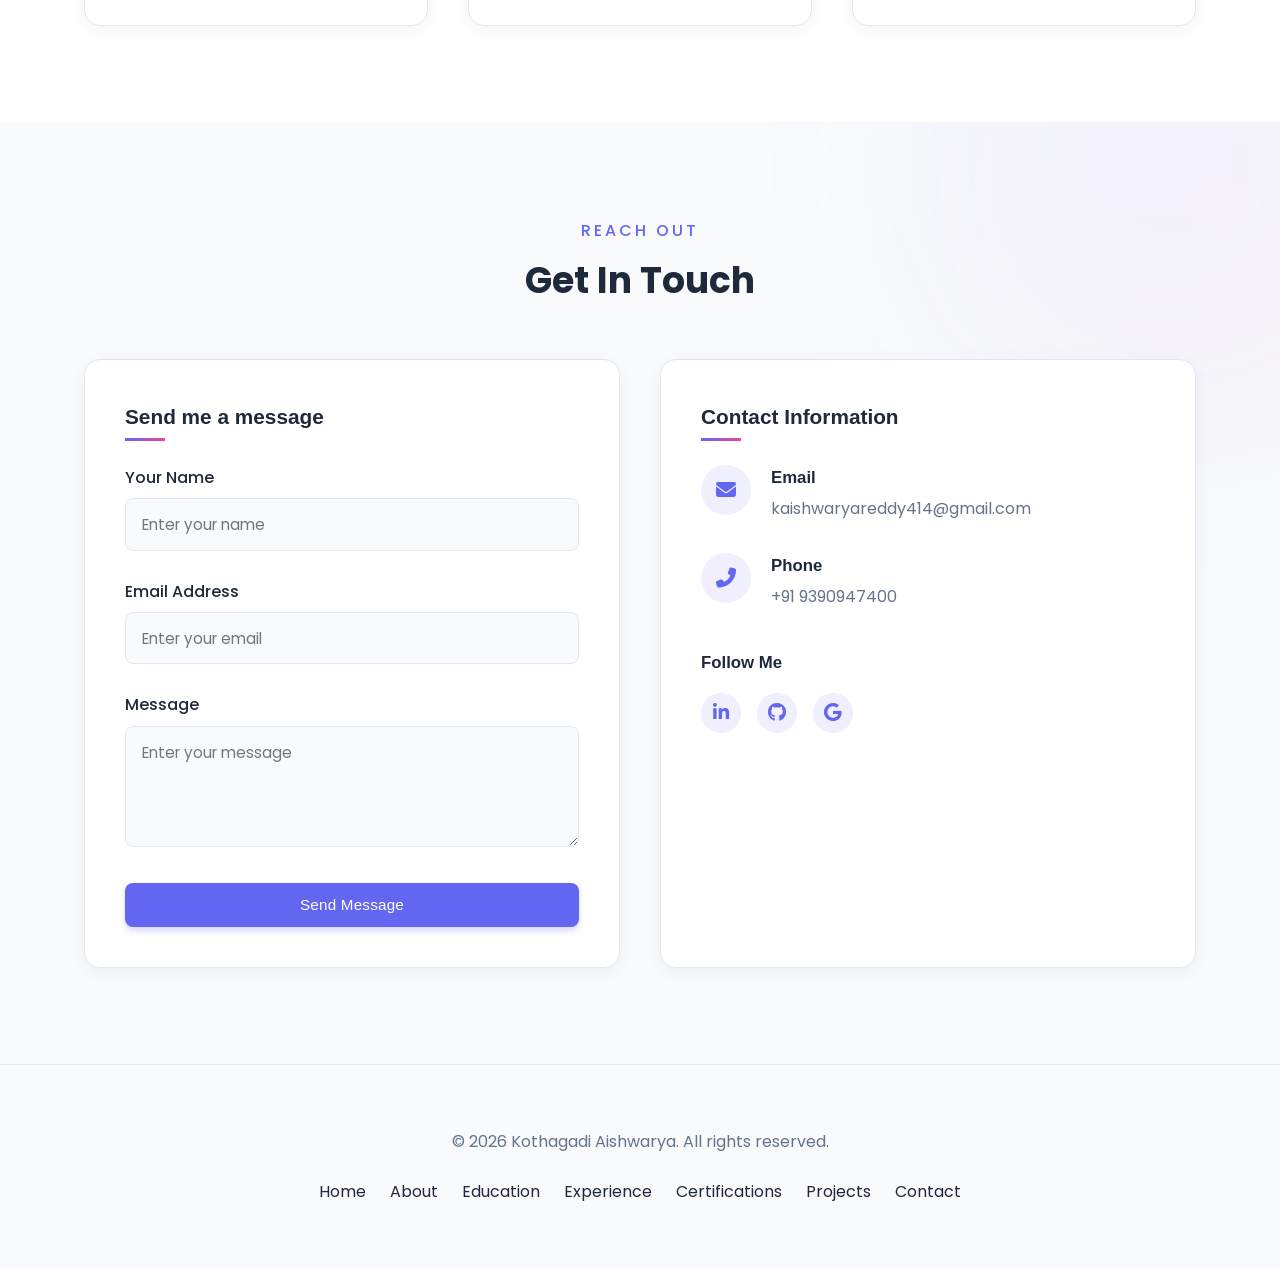
==== commit 6bb85f79: "Show education details as cards, similar to the experience section Refactors the education section t" ====
--- a/index.html
+++ b/index.html
@@ -167,56 +167,64 @@
     <div class="container">
       <span class="section-subtitle">My Background</span>
       <h2 class="section-title">Education Journey</h2>
-      <div class="timeline-container">
-        <div class="timeline-item">
-          <div class="timeline-content">
-            <div class="icon-box">
+      <div class="education-container">
+        <!-- VJIT -->
+        <div class="education-card">
+          <div class="education-header">
+            <div class="education-icon">
               <i class="fas fa-graduation-cap"></i>
             </div>
-            <div class="timeline-card">
-              <div class="education-content">
-                <h3>Vidya Jyothi Institute of Technology</h3>
-                <p>B.Tech in CSE (AI & ML)</p>
-                <span class="date">2023 - 2026</span>
-              </div>
-              <div class="logo-container">
-                <img src="images/vjit-logo.svg" alt="VJIT Logo" class="college-logo">
-              </div>
-            </div>
-          </div>
-        </div>
-        <div class="timeline-item">
-          <div class="timeline-content">
-            <div class="icon-box">
+            <div class="education-title">
+              <h3>Vidya Jyothi Institute of Technology</h3>
+              <p class="degree">B.Tech in CSE (AI & ML)</p>
+              <p class="duration">2023 - 2026</p>
+            </div>
+          </div>
+          <div class="education-body">
+            <div class="college-logo-container">
+              <img src="images/vjit-logo.svg" alt="VJIT Logo" class="college-logo">
+            </div>
+            <p>Pursuing undergraduate studies with focus on AI and ML technologies, developing strong foundations in computer science fundamentals and specialized knowledge in artificial intelligence.</p>
+          </div>
+        </div>
+        
+        <!-- Arjun College -->
+        <div class="education-card">
+          <div class="education-header">
+            <div class="education-icon">
               <i class="fas fa-university"></i>
             </div>
-            <div class="timeline-card">
-              <div class="education-content">
-                <h3>Arjun College of Technology and Sciences</h3>
-                <p>Diploma in Computer Engineering</p>
-                <span class="date">2020 - 2023</span>
-              </div>
-              <div class="logo-container">
-                <img src="images/arjun-college-logo.svg" alt="Arjun College Logo" class="college-logo">
-              </div>
-            </div>
-          </div>
-        </div>
-        <div class="timeline-item">
-          <div class="timeline-content">
-            <div class="icon-box">
+            <div class="education-title">
+              <h3>Arjun College of Technology and Sciences</h3>
+              <p class="degree">Diploma in Computer Engineering</p>
+              <p class="duration">2020 - 2023</p>
+            </div>
+          </div>
+          <div class="education-body">
+            <div class="college-logo-container">
+              <img src="images/arjun-college-logo.svg" alt="Arjun College Logo" class="college-logo">
+            </div>
+            <p>Completed diploma with distinction, gaining practical knowledge in computer hardware, programming fundamentals, and software development techniques.</p>
+          </div>
+        </div>
+        
+        <!-- TSMS -->
+        <div class="education-card">
+          <div class="education-header">
+            <div class="education-icon">
               <i class="fas fa-school"></i>
             </div>
-            <div class="timeline-card">
-              <div class="education-content">
-                <h3>Telangana State Model School</h3>
-                <p>High School</p>
-                <span class="date">2019 - 2020</span>
-              </div>
-              <div class="logo-container">
-                <img src="images/tsms-logo.svg" alt="TSMS Logo" class="college-logo">
-              </div>
-            </div>
+            <div class="education-title">
+              <h3>Telangana State Model School</h3>
+              <p class="degree">High School</p>
+              <p class="duration">2019 - 2020</p>
+            </div>
+          </div>
+          <div class="education-body">
+            <div class="college-logo-container">
+              <img src="images/tsms-logo.svg" alt="TSMS Logo" class="college-logo">
+            </div>
+            <p>Completed high school education with focus on mathematics and science, building a strong foundation for further technical studies.</p>
           </div>
         </div>
       </div>
--- a/enhanced-styles.css
+++ b/enhanced-styles.css
@@ -593,138 +593,107 @@
   background-color: var(--accent-bg);
 }
 
-.timeline-container {
-  position: relative;
-  max-width: 1000px;
-  margin: 0 auto;
-  padding: 0 1rem;
-}
-
-.timeline-container::before {
-  content: '';
-  position: absolute;
-  width: 2px;
-  height: 100%;
-  background: linear-gradient(to bottom, var(--gradient-start), var(--gradient-end));
-  left: 50%;
-  transform: translateX(-50%);
-}
-
-.timeline-item {
-  margin-bottom: 3rem;
-  position: relative;
-}
-
-.timeline-content {
-  display: flex;
-  align-items: center;
-  justify-content: center;
-}
-
-.icon-box {
-  width: 60px;
-  height: 60px;
-  border-radius: 50%;
-  background: linear-gradient(135deg, var(--gradient-start), var(--gradient-end));
-  display: flex;
-  align-items: center;
-  justify-content: center;
-  color: white;
-  z-index: 10;
-  box-shadow: var(--box-shadow);
-  font-size: 1.2rem;
-}
-
-.timeline-card {
+/* New Education Cards Style - Like Experience */
+.education-container {
+  display: grid;
+  grid-template-columns: repeat(auto-fill, minmax(320px, 1fr));
+  gap: 2.5rem;
+}
+
+.education-card {
   background-color: var(--card-bg);
-  padding: 2rem;
   border-radius: var(--border-radius);
+  overflow: hidden;
   box-shadow: var(--box-shadow-soft);
-  width: calc(50% - 40px);
   transition: var(--transition);
   border: 1px solid var(--border-color);
-  position: relative;
-}
-
-.timeline-card::before {
-  content: '';
-  position: absolute;
-  width: 20px;
-  height: 20px;
-  background-color: var(--card-bg);
-  transform: rotate(45deg);
-  border: 1px solid var(--border-color);
-  top: 50%;
-  margin-top: -10px;
-  z-index: -1;
-}
-
-.timeline-item:nth-child(odd) .timeline-card::before {
-  right: -10px;
-  border-top: none;
-  border-left: none;
-}
-
-.timeline-item:nth-child(even) .timeline-card::before {
-  left: -10px;
-  border-bottom: none;
-  border-right: none;
-}
-
-.timeline-card:hover {
+  display: flex;
+  flex-direction: column;
+  height: 100%;
+}
+
+.education-card:hover {
   transform: translateY(-5px);
   box-shadow: var(--box-shadow-hover);
 }
 
-.timeline-card h3 {
+.education-header {
+  padding: 1.5rem;
+  border-bottom: 1px solid var(--border-color);
+  display: flex;
+  align-items: center;
+  gap: 1rem;
+}
+
+.education-icon {
+  width: 48px;
+  height: 48px;
+  border-radius: 50%;
+  display: flex;
+  align-items: center;
+  justify-content: center;
+  background: linear-gradient(135deg, var(--gradient-start), var(--gradient-end));
+  color: white;
+  font-size: 1.25rem;
+  flex-shrink: 0;
+  box-shadow: 0 4px 8px rgba(0, 0, 0, 0.1);
+}
+
+.education-title h3 {
+  font-weight: 600;
+  font-size: 1.2rem;
+  margin-bottom: 0.25rem;
+}
+
+.education-title .degree {
   color: var(--primary-color);
-  margin-bottom: 0.75rem;
-  font-weight: 600;
-}
-
-.timeline-card p {
+  font-weight: 500;
+  font-size: 0.95rem;
+}
+
+.education-title .duration {
+  color: var(--muted-color);
+  font-size: 0.85rem;
+}
+
+.education-body {
+  padding: 1.5rem;
+  flex: 1;
+  display: flex;
+  flex-direction: column;
+}
+
+.education-body p {
+  margin-top: 1.25rem;
+  color: var(--muted-color);
+  line-height: 1.7;
+}
+
+.college-logo-container {
+  display: flex;
+  justify-content: center;
+  align-items: center;
+  padding: 0.5rem;
+  border-bottom: 1px solid var(--border-color);
   margin-bottom: 0.5rem;
-  font-size: 1.05rem;
-}
-
-.date {
-  display: block;
-  margin-top: 0.75rem;
-  color: var(--muted-color);
-  font-size: 0.9rem;
-  font-weight: 500;
-}
-
-.timeline-card {
-  display: flex;
-  flex-direction: row;
-  align-items: center;
-  justify-content: space-between;
-  flex-wrap: wrap;
-}
-
-.education-content {
-  flex: 1;
-  min-width: 200px;
-}
-
-.logo-container {
-  display: flex;
-  justify-content: center;
-  align-items: center;
-  padding-left: 1rem;
 }
 
 .college-logo {
   max-width: 120px;
   height: auto;
-  margin-top: 0.5rem;
   display: block;
-  transition: transform 0.3s ease;
+  transition: all 0.3s ease;
+  border: 3px solid var(--border-color);
+  border-radius: 8px;
+  padding: 6px;
+  background-color: rgba(255, 255, 255, 0.1);
+  box-shadow: 0 4px 10px rgba(0, 0, 0, 0.05);
 }
 
 .college-logo:hover {
   transform: scale(1.05);
+  border-color: var(--primary-color);
+  box-shadow: 0 8px 20px rgba(0, 0, 0, 0.1);
 }
 
 /* Certifications Section */
@@ -1313,25 +1282,10 @@
     grid-template-columns: 1fr;
   }
   
-  /* Fix timeline for tablet view */
-  .timeline-container::before {
-    left: 60px;
-  }
-  
-  .timeline-card {
-    width: calc(100% - 90px);
-    margin-left: 90px;
-  }
-  
-  .timeline-content {
-    justify-content: flex-start;
-  }
-  
-  .timeline-item:nth-child(even) .timeline-card::before,
-  .timeline-item:nth-child(odd) .timeline-card::before {
-    left: -10px;
-    border-bottom: none;
-    border-right: none;
+  /* Adjust education container for tablet */
+  .education-container {
+    grid-template-columns: repeat(auto-fill, minmax(280px, 1fr));
+    gap: 2rem;
   }
   
   /* Adjust background animations */
@@ -1430,27 +1384,27 @@
     grid-template-columns: 1fr;
   }
   
-  /* Improve education timeline for mobile */
-  .timeline-card {
-    flex-direction: column;
-  }
-  
-  .education-content {
-    width: 100%;
-    margin-bottom: 1rem;
-  }
-  
-  .logo-container {
-    width: 100%;
-    padding-left: 0;
-    border-top: 1px solid var(--border-color);
-    padding-top: 1rem;
+  /* Adjust education cards for mobile */
+  .education-container {
+    grid-template-columns: 1fr;
+    gap: 1.5rem;
+  }
+  
+  .education-header {
+    padding: 1.25rem;
+  }
+  
+  .college-logo-container {
+    padding: 0.75rem;
   }
   
   .college-logo {
     max-width: 100px;
     margin: 0.5rem auto;
     display: block;
+    border-width: 2px;
+    border-color: var(--primary-color);
+    background: linear-gradient(135deg, rgba(99, 102, 241, 0.1), rgba(236, 72, 153, 0.1));
   }
   
   /* Adjust about section */
@@ -1506,18 +1460,18 @@
     font-size: 0.85rem;
   }
   
-  /* Fix timeline for mobile */
-  .timeline-card {
-    padding: 1.5rem;
-  }
-  
-  .timeline-item {
-    margin-bottom: 2rem;
-  }
-  
-  .icon-box {
-    width: 50px;
-    height: 50px;
+  /* Improve education section further for small mobile */
+  .education-header {
+    padding: 1rem;
+  }
+  
+  .education-body {
+    padding: 1rem;
+  }
+  
+  .education-icon {
+    width: 40px;
+    height: 40px;
     font-size: 1rem;
   }
   
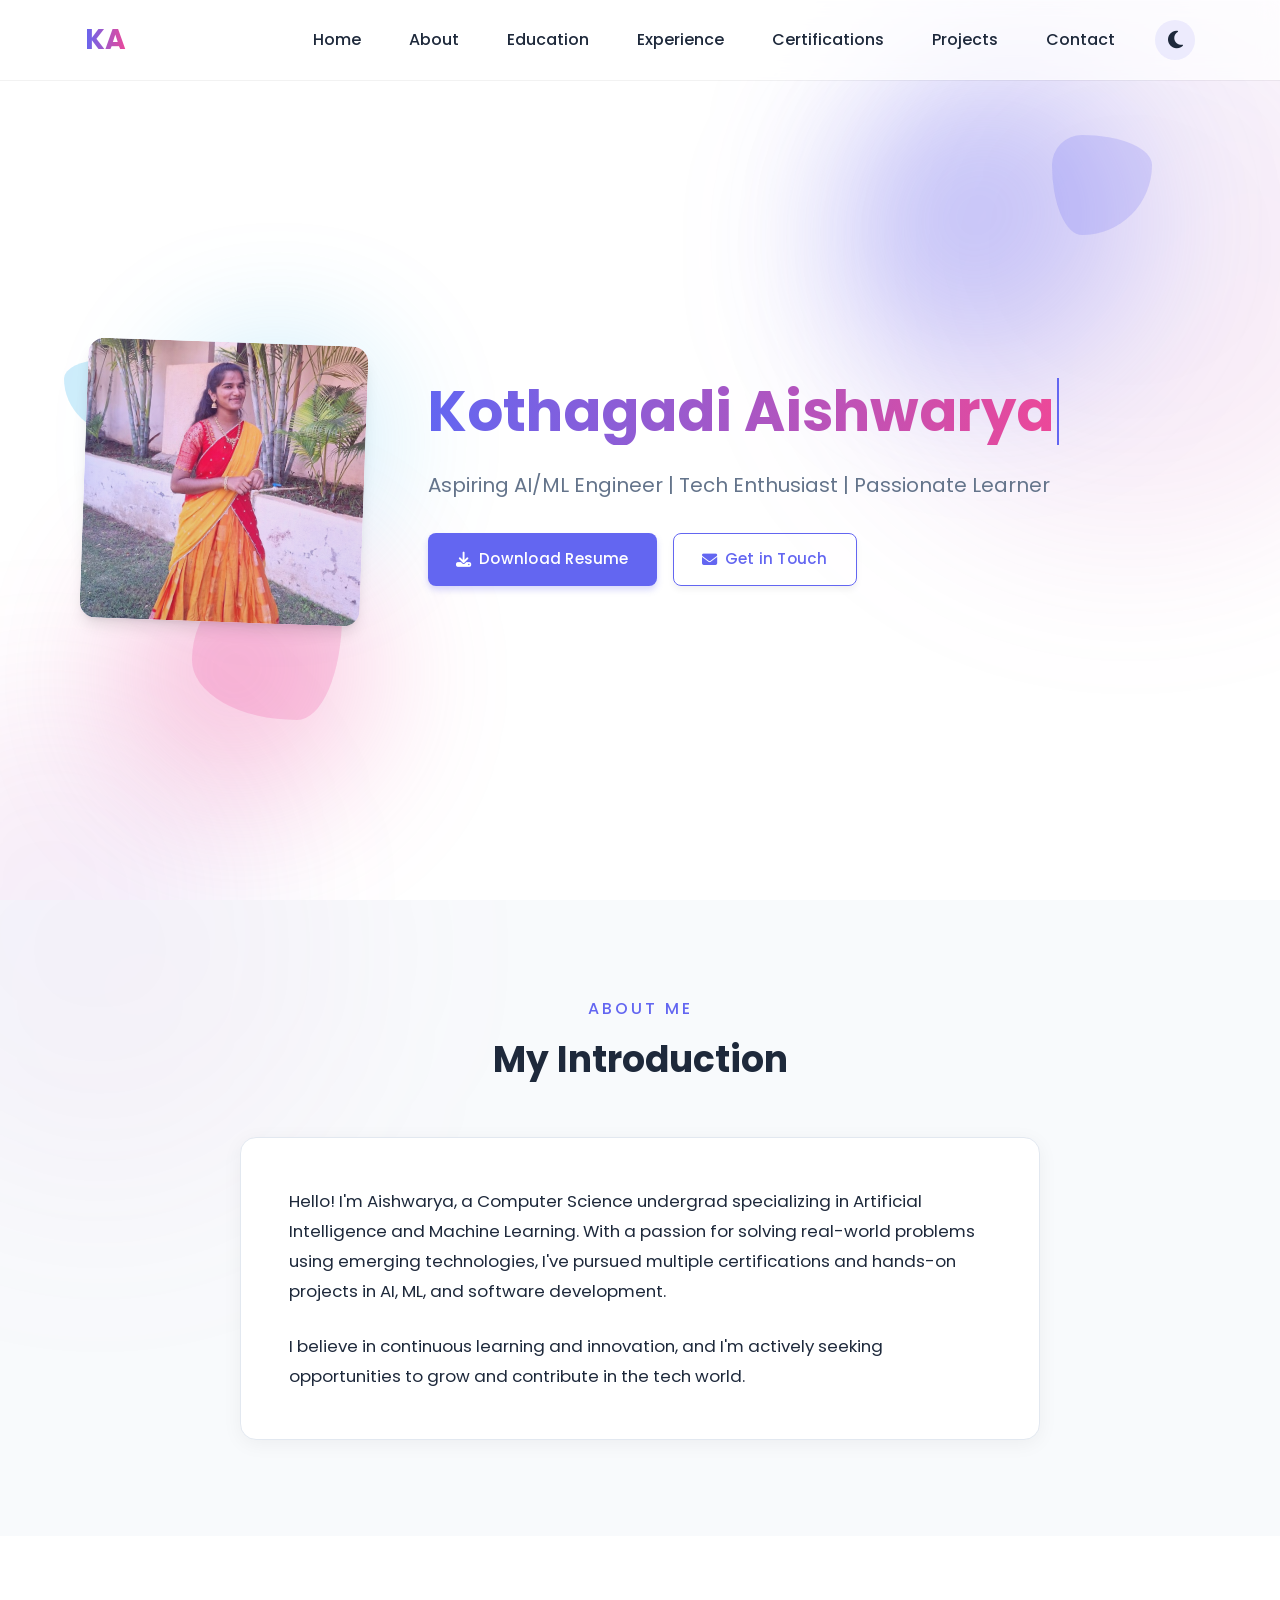
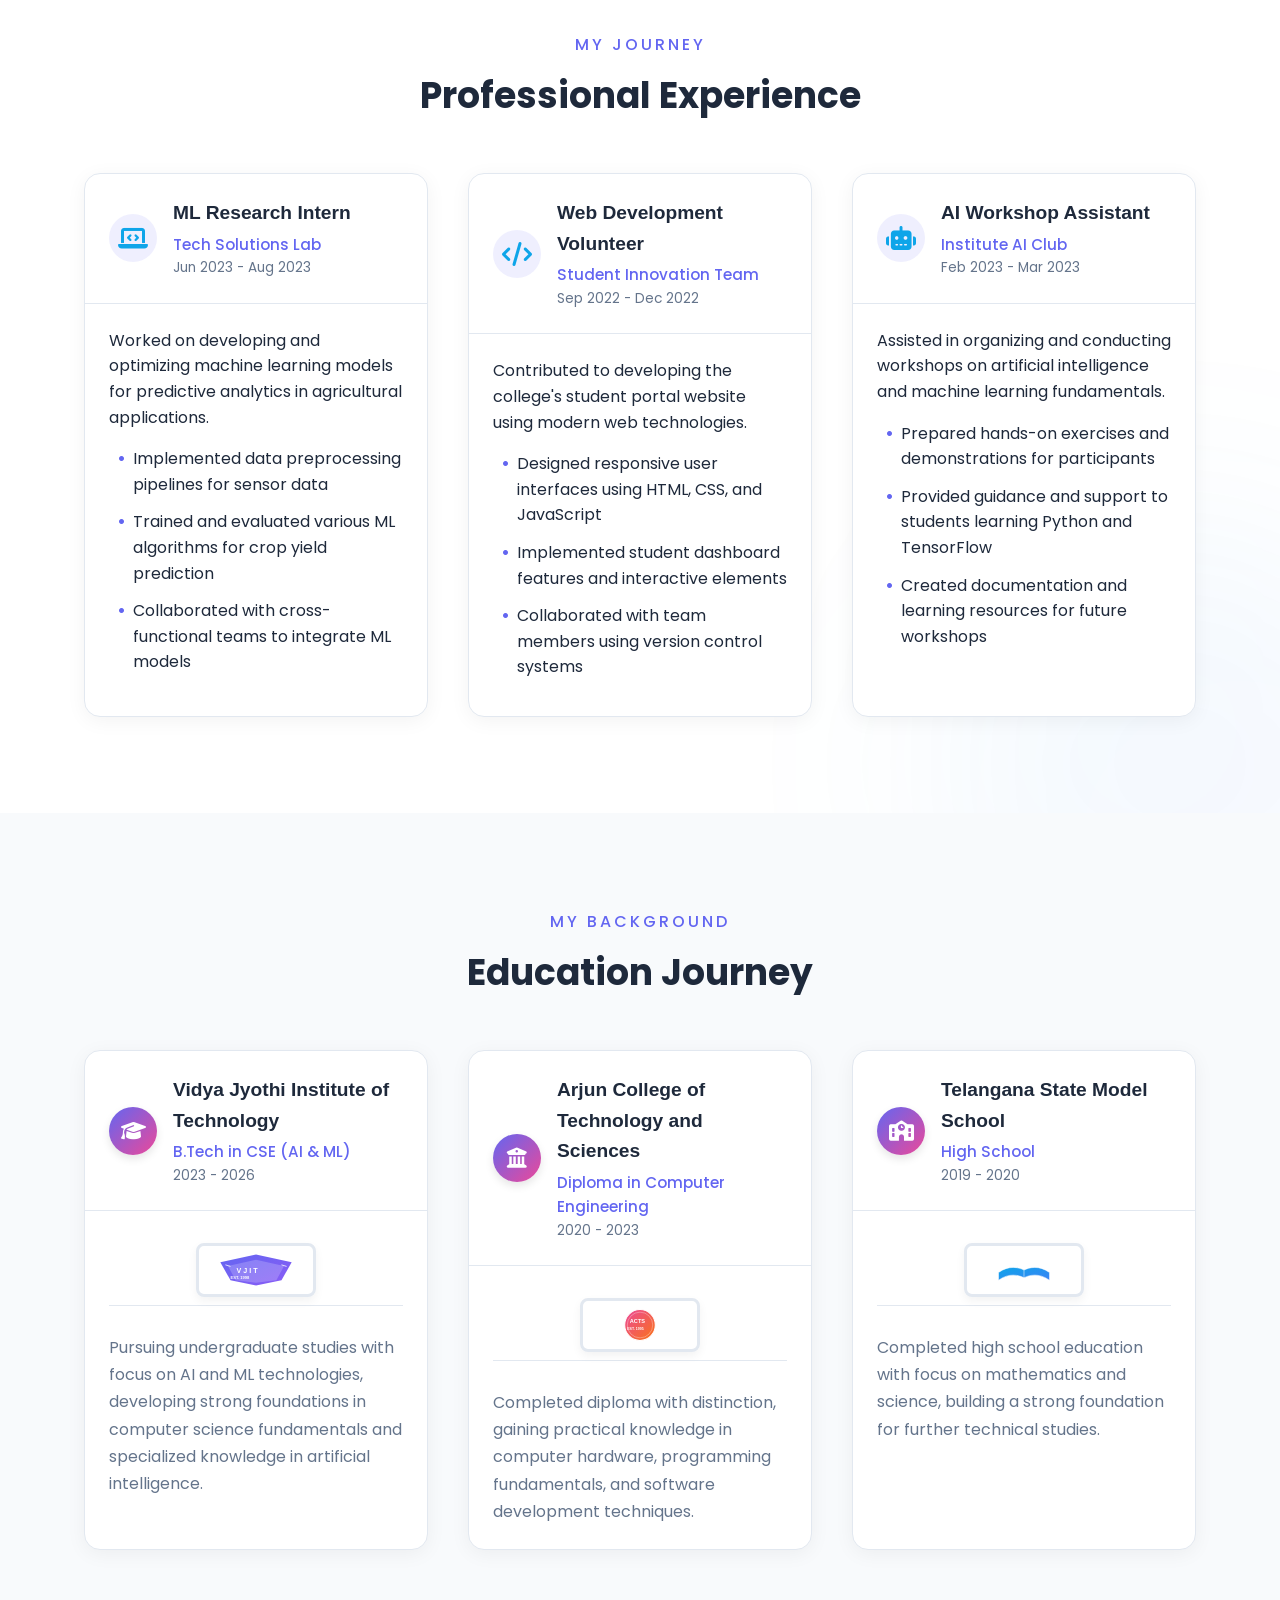
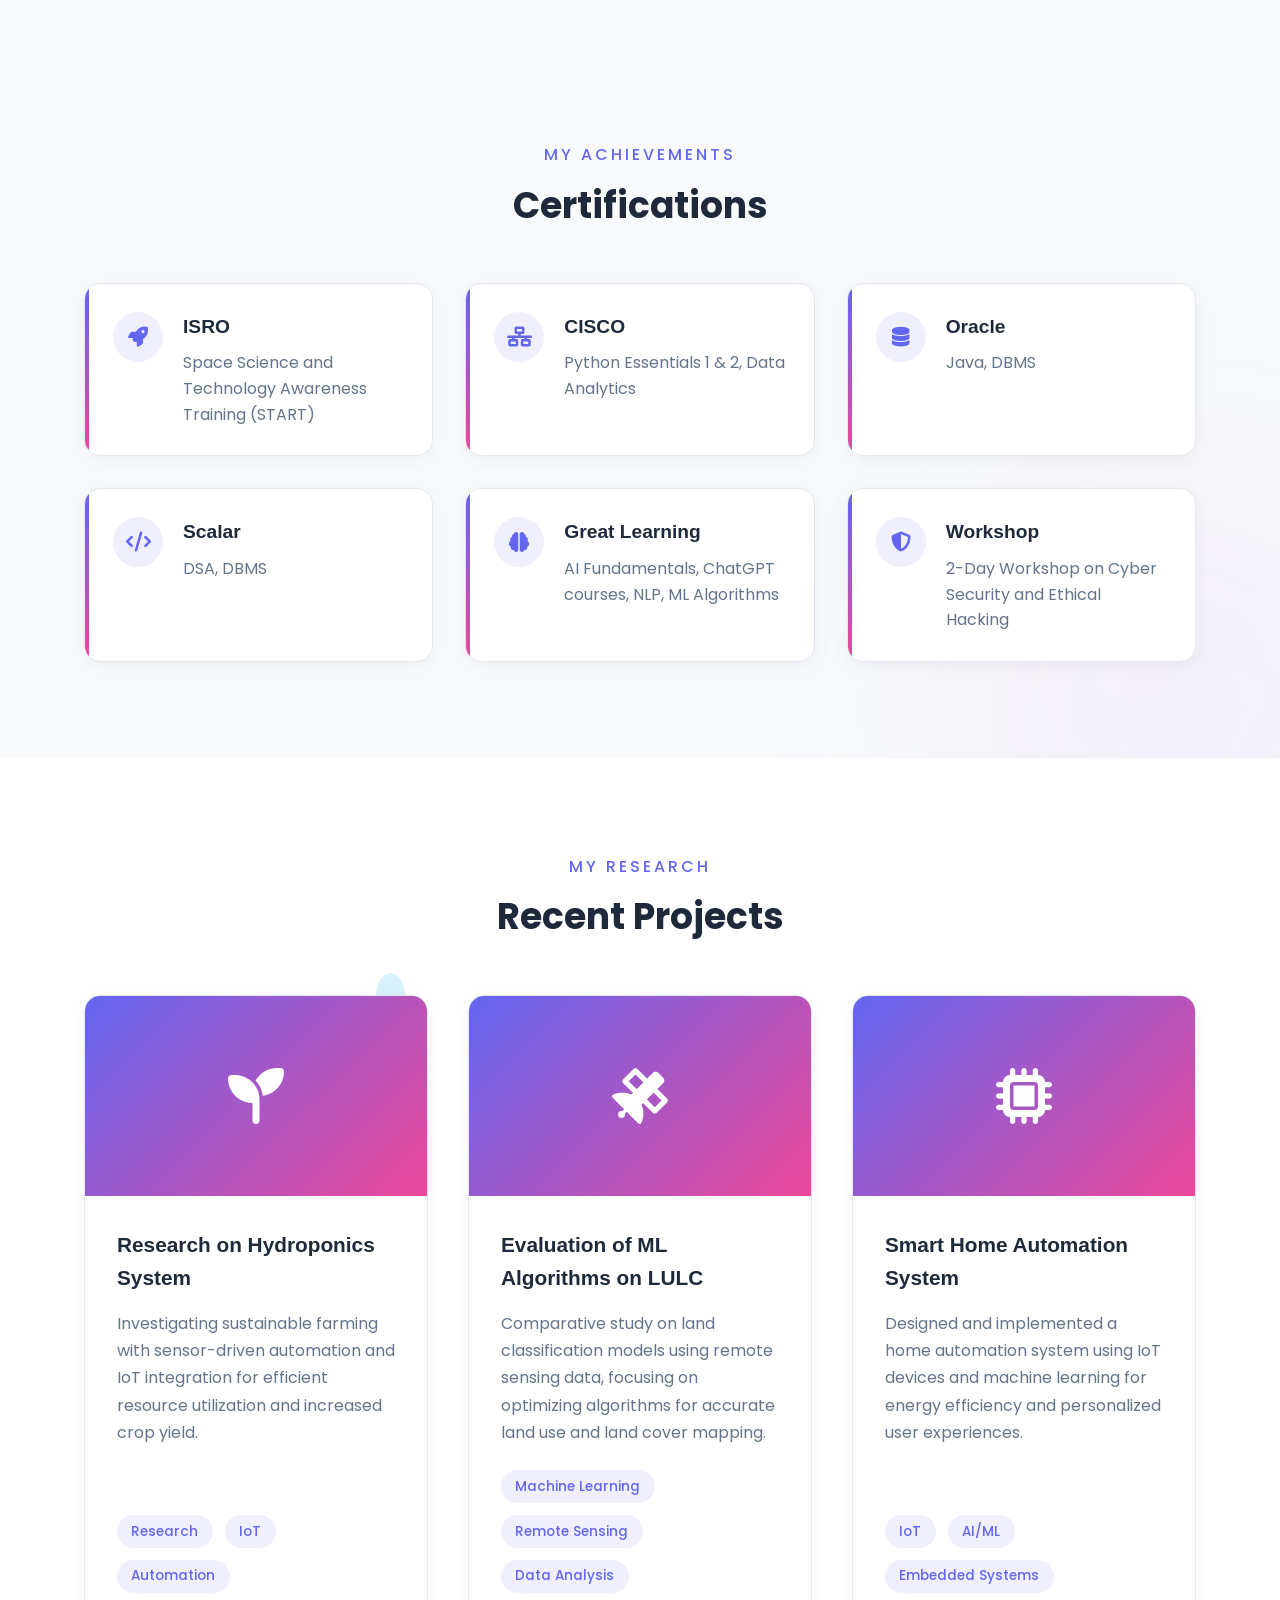
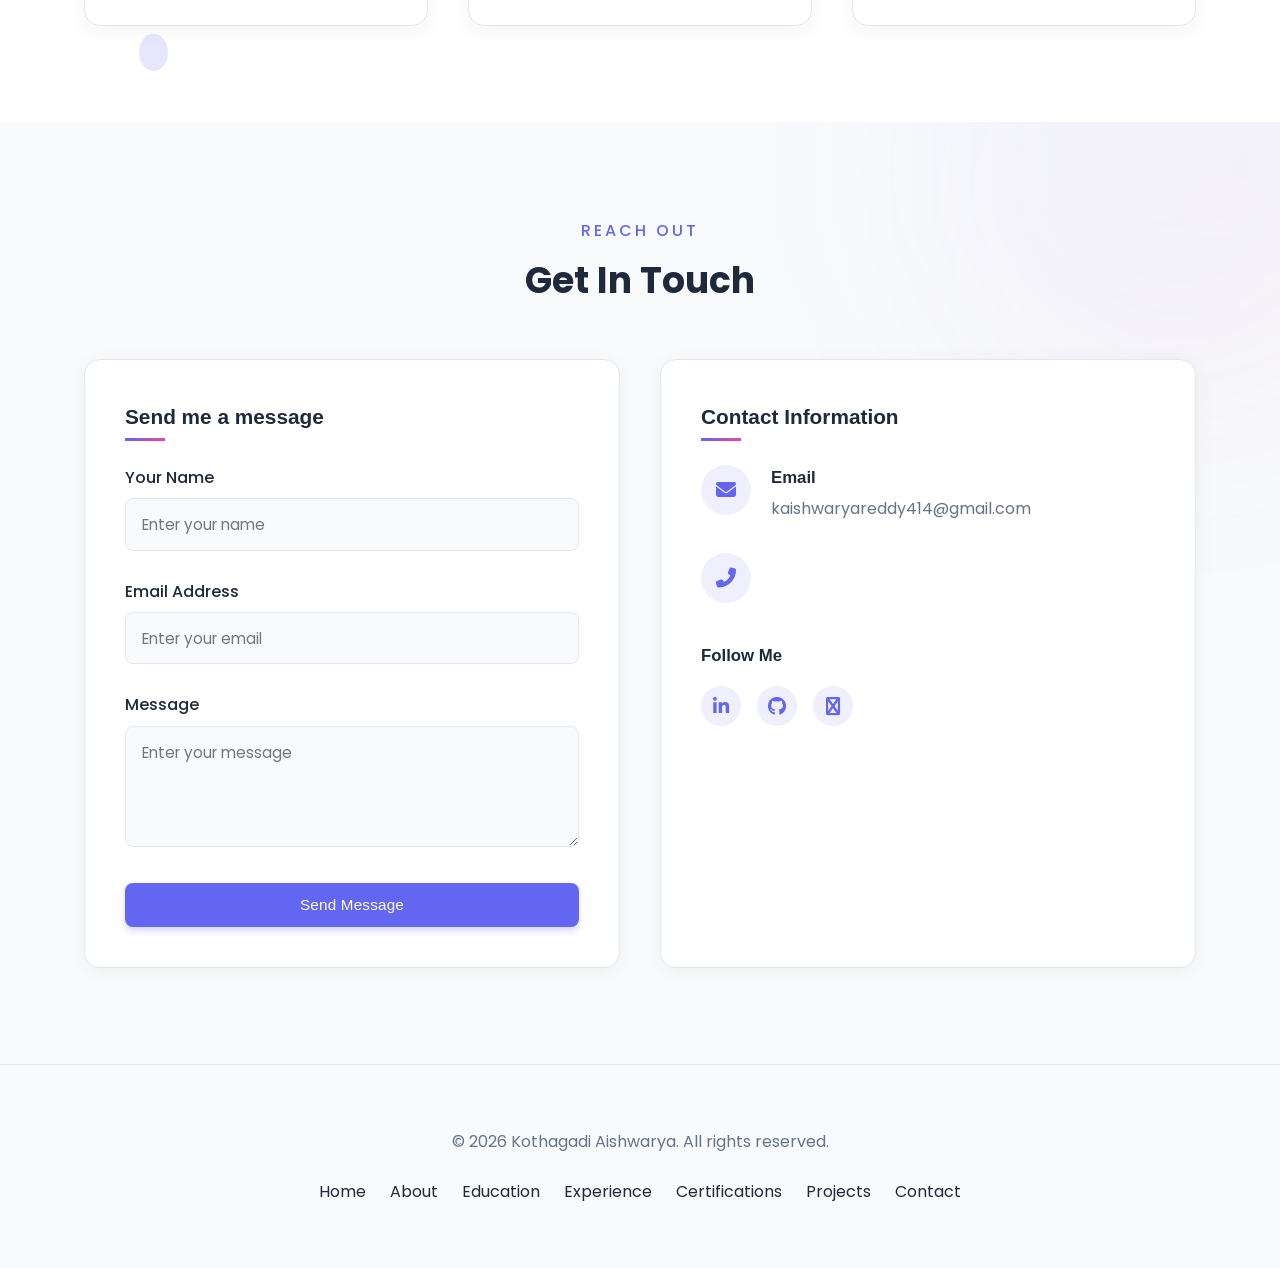
==== commit fb3c5114: "update" ====
--- a/index.html
+++ b/index.html
@@ -56,7 +56,7 @@
     <div class="container">
       <div class="hero-content">
         <div class="hero-image float">
-          <img src="images/profile-placeholder.svg" alt="Kothagadi Aishwarya">
+          <img src="images/my images/iashu.jpg" alt="Kothagadi Aishwarya">
         </div>
         <div class="hero-text fadeInUp">
           <h1><span class="typing-text text-gradient" id="typing-name">Kothagadi Aishwarya</span></h1>
@@ -387,17 +387,14 @@
             <div class="info-icon">
               <i class="fas fa-phone-alt"></i>
             </div>
-            <div class="info-content">
-              <h4>Phone</h4>
-              <a href="tel:+919390947400">+91 9390947400</a>
-            </div>
+            
           </div>
           <div class="social-media">
             <h4>Follow Me</h4>
             <div class="social-icons">
-              <a href="#" class="social-icon"><i class="fab fa-linkedin-in"></i></a>
-              <a href="#" class="social-icon"><i class="fab fa-github"></i></a>
-              <a href="mailto:kaishwaryareddy414@gmail.com" class="social-icon"><i class="fab fa-google"></i></a>
+              <a href="https://www.linkedin.com/in/aishwarya-kothagadi-913221345/" class="social-icon"><i class="fab fa-linkedin-in"></i></a>
+              <a href="https://github.com/kaishwarya23" class="social-icon"><i class="fab fa-github"></i></a>
+              <a href="mailto:kaishwaryareddy414@gmail.com" class="social-icon"><i class="fab fa-envelope"></i></i></a>
             </div>
           </div>
         </div>
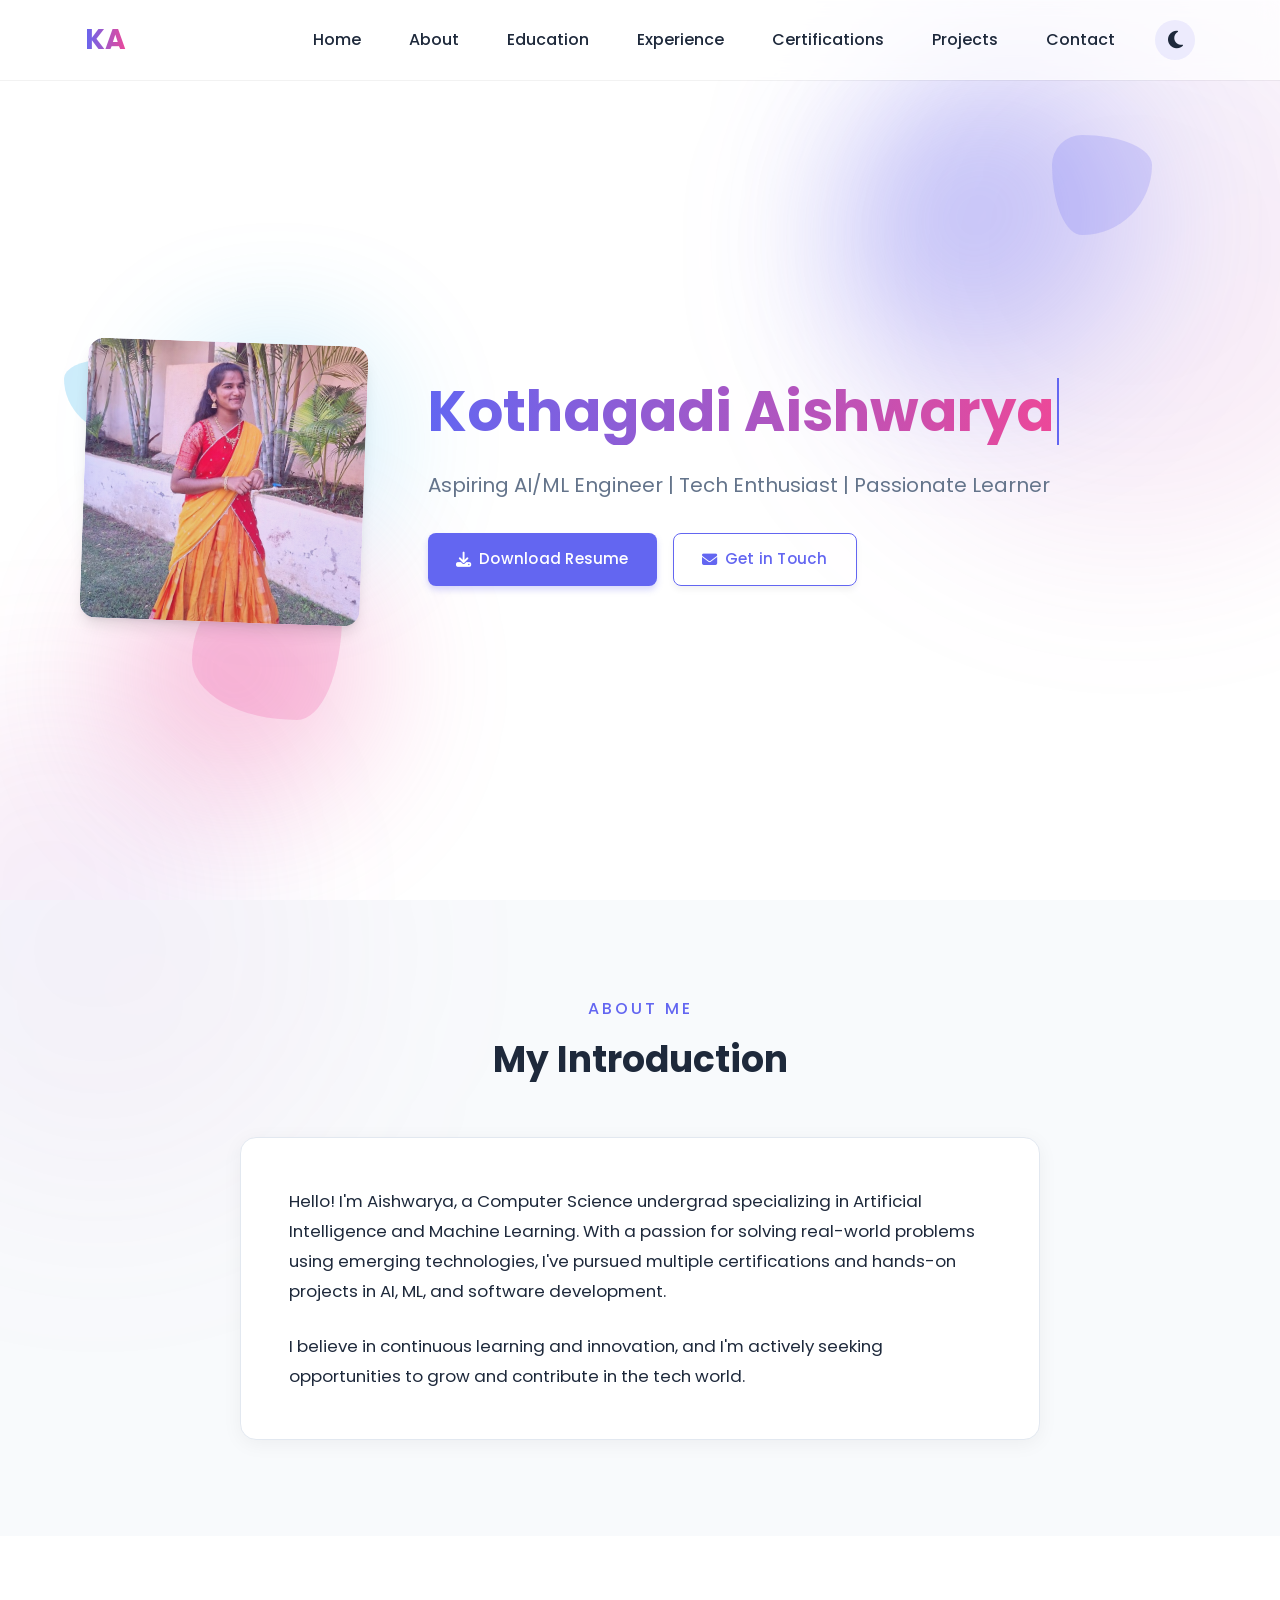
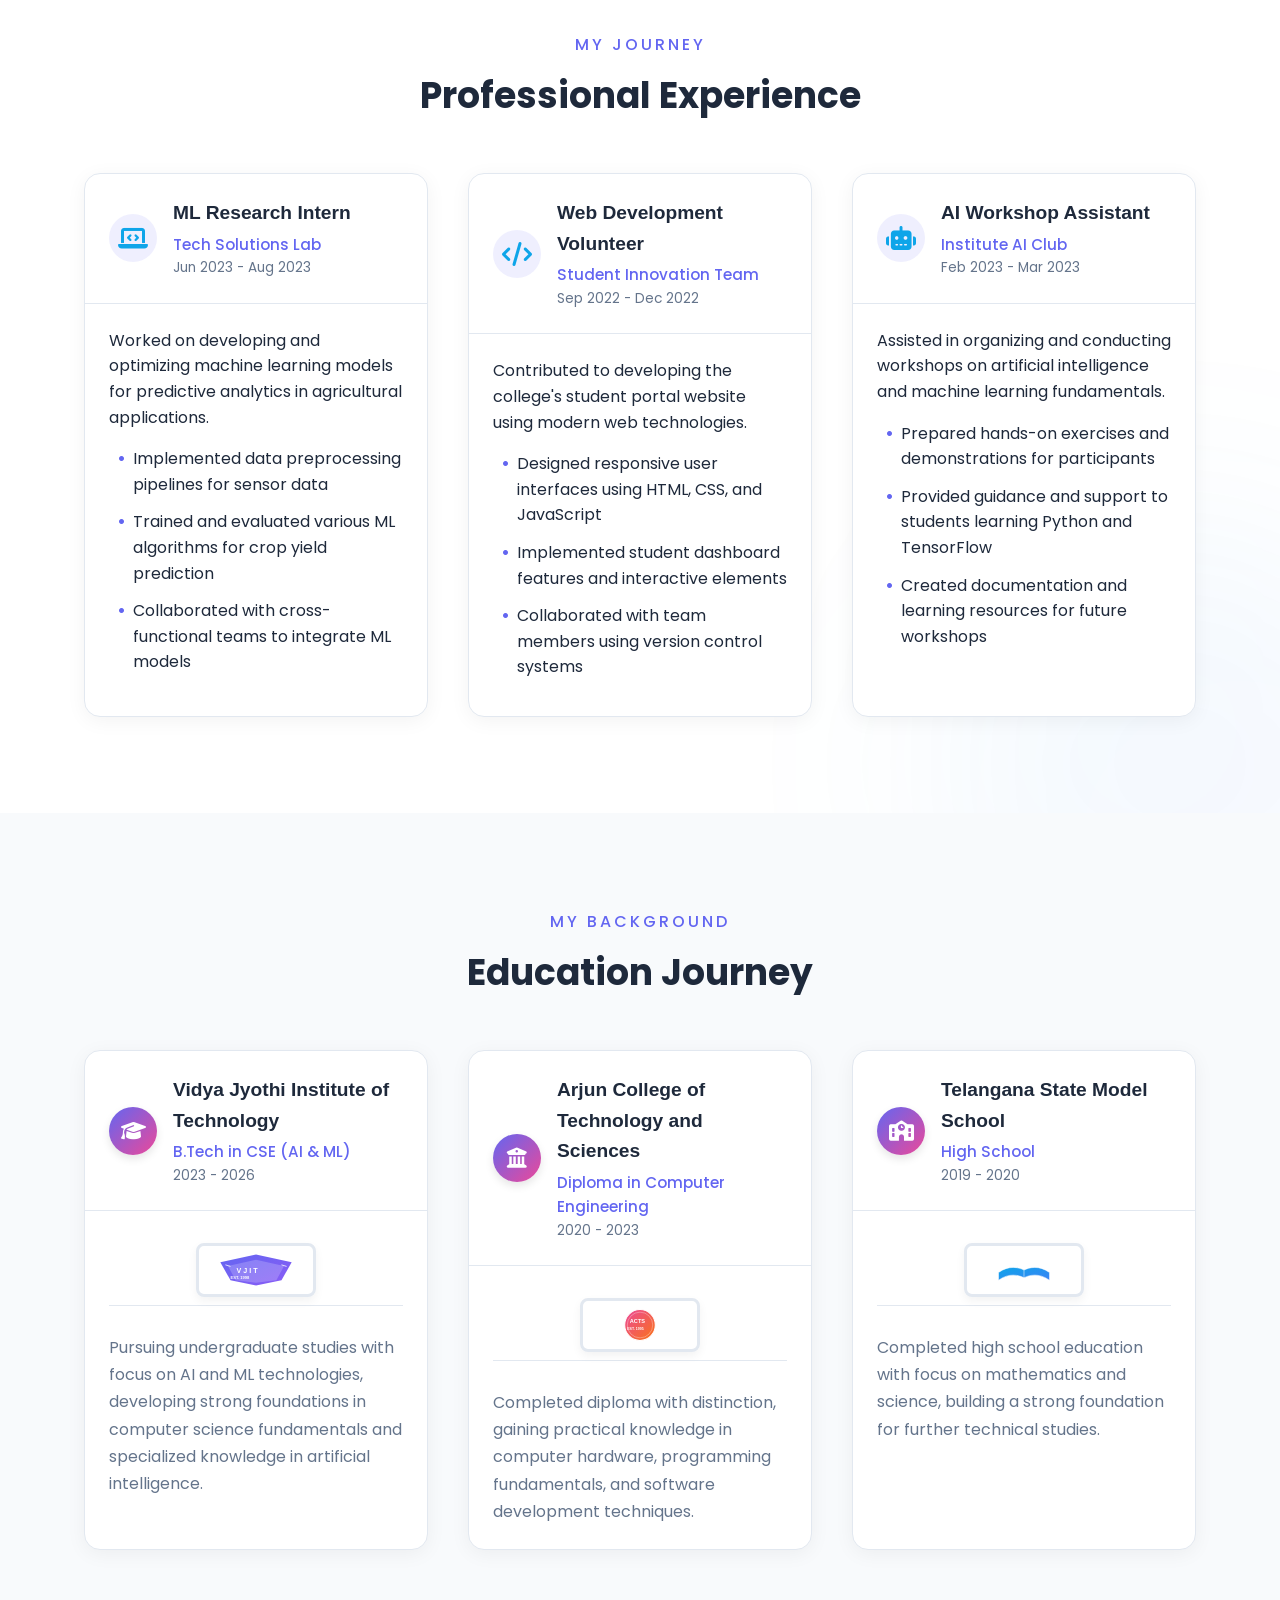
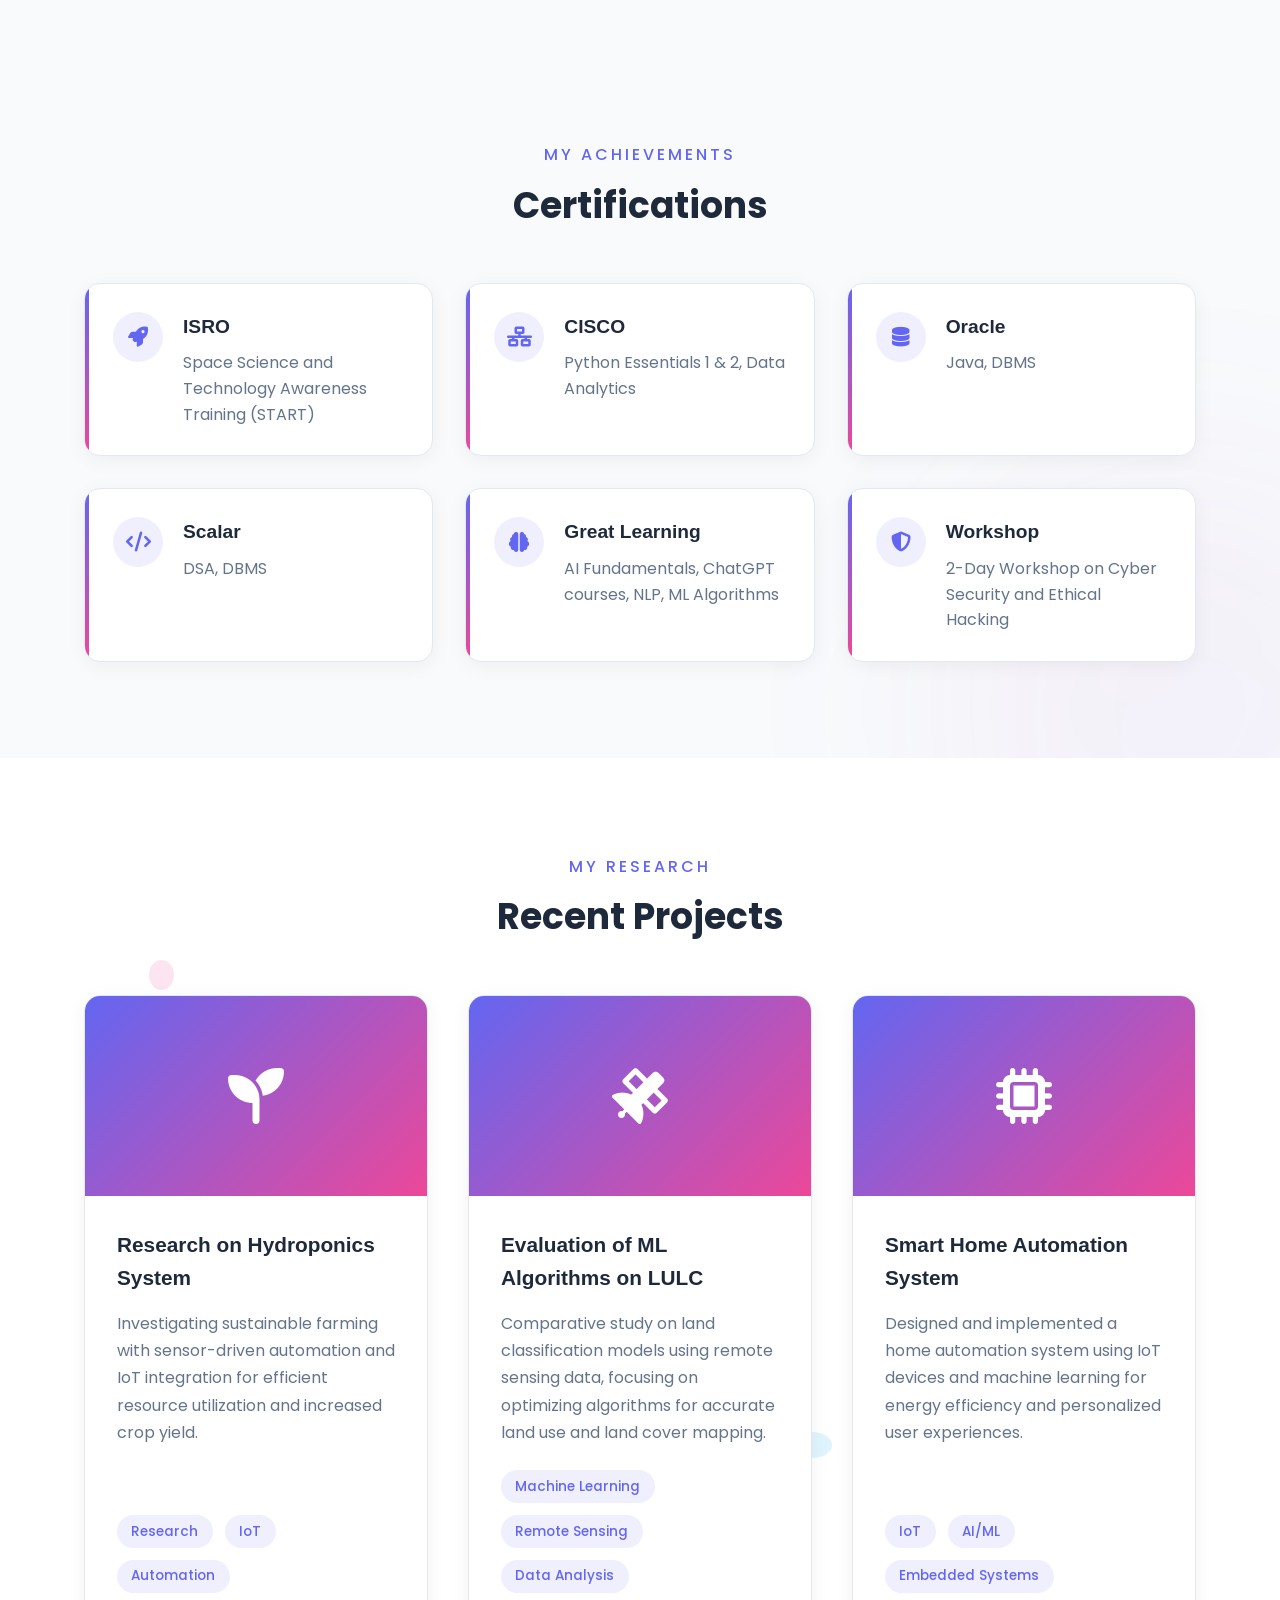
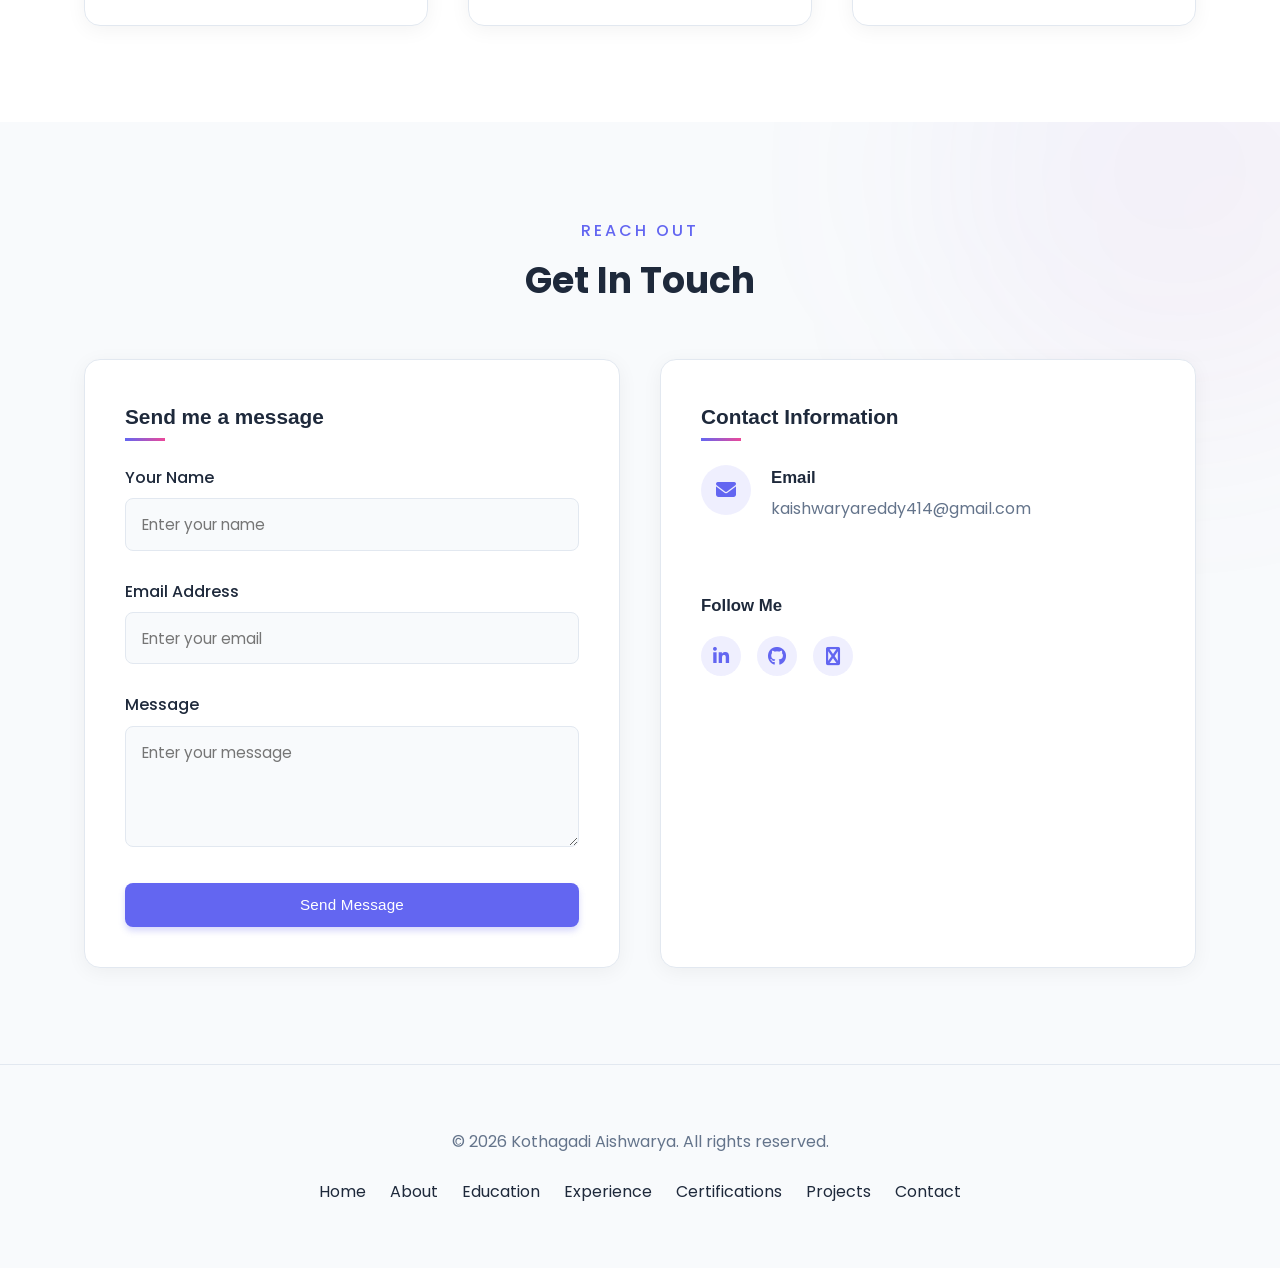
==== commit 20ddd0e4: "Update index.html" ====
--- a/index.html
+++ b/index.html
@@ -384,9 +384,7 @@
             </div>
           </div>
           <div class="info-item">
-            <div class="info-icon">
-              <i class="fas fa-phone-alt"></i>
-            </div>
+            
             
           </div>
           <div class="social-media">
